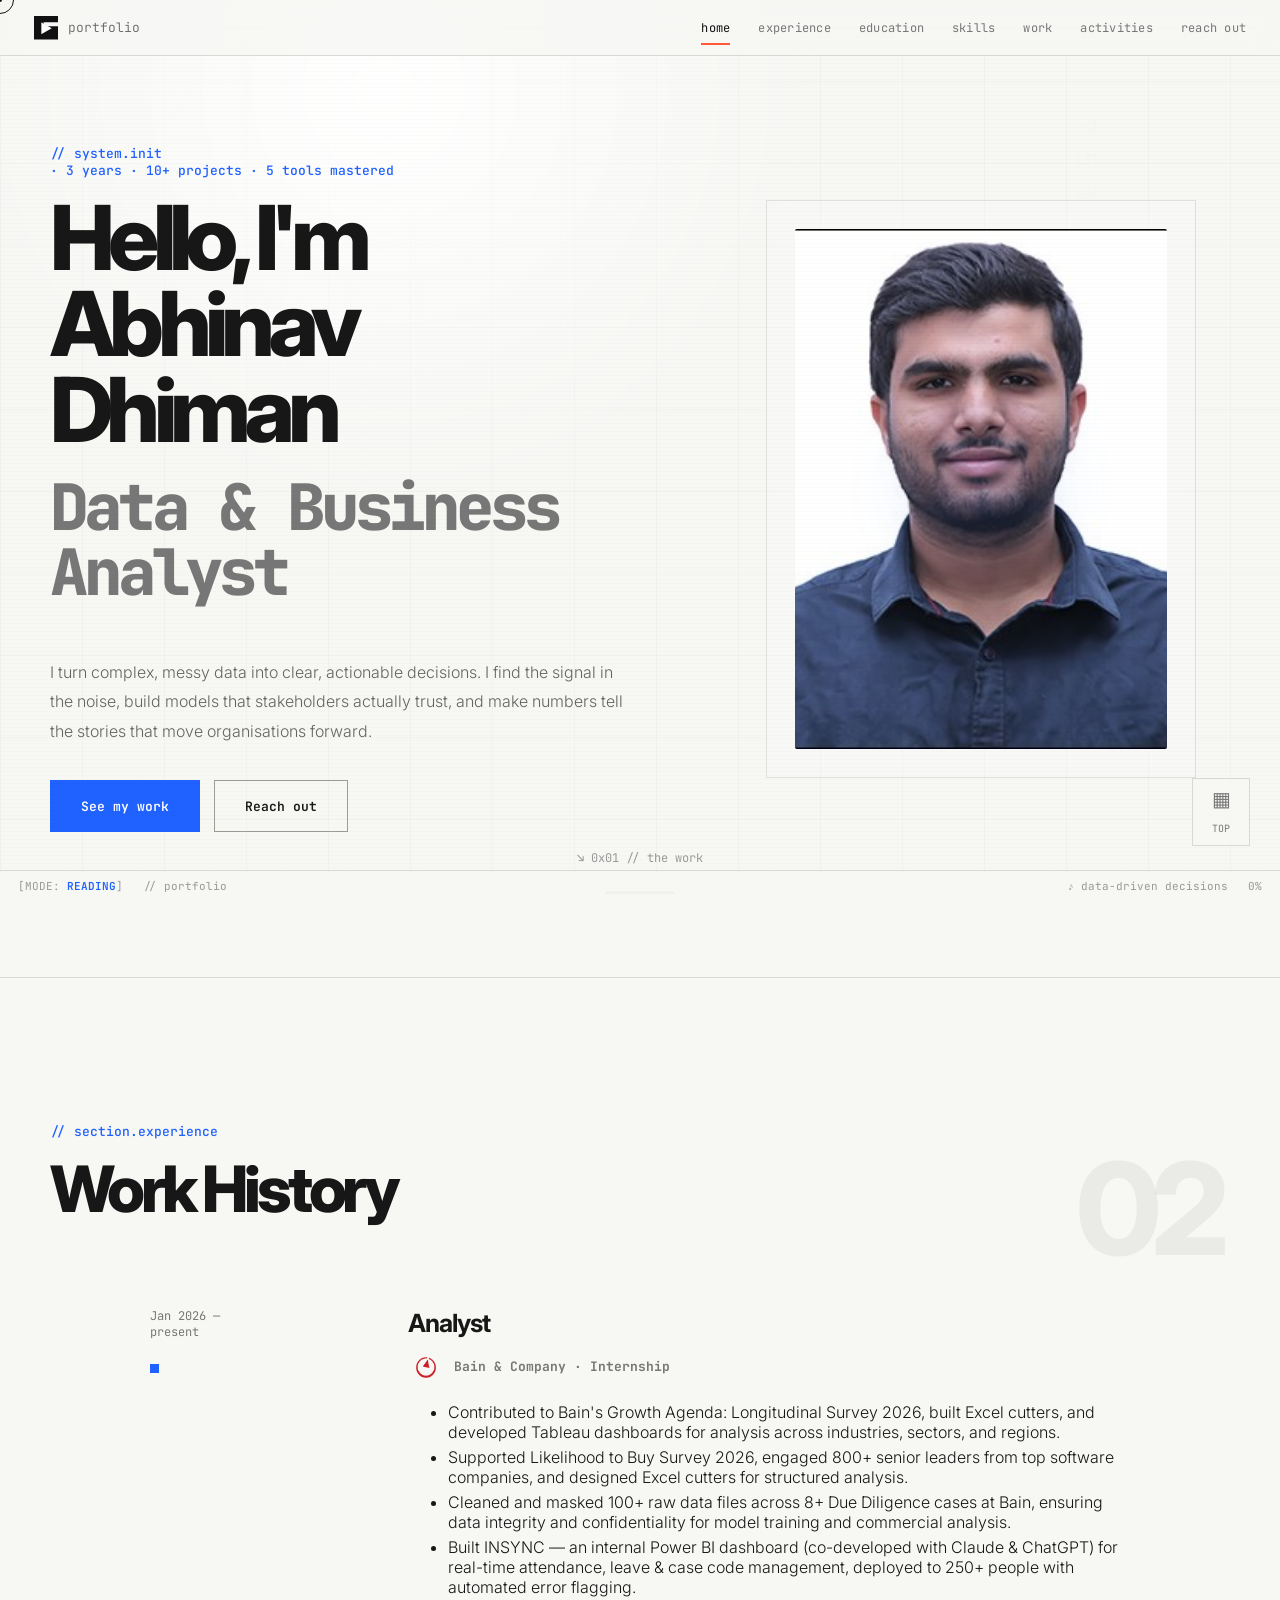
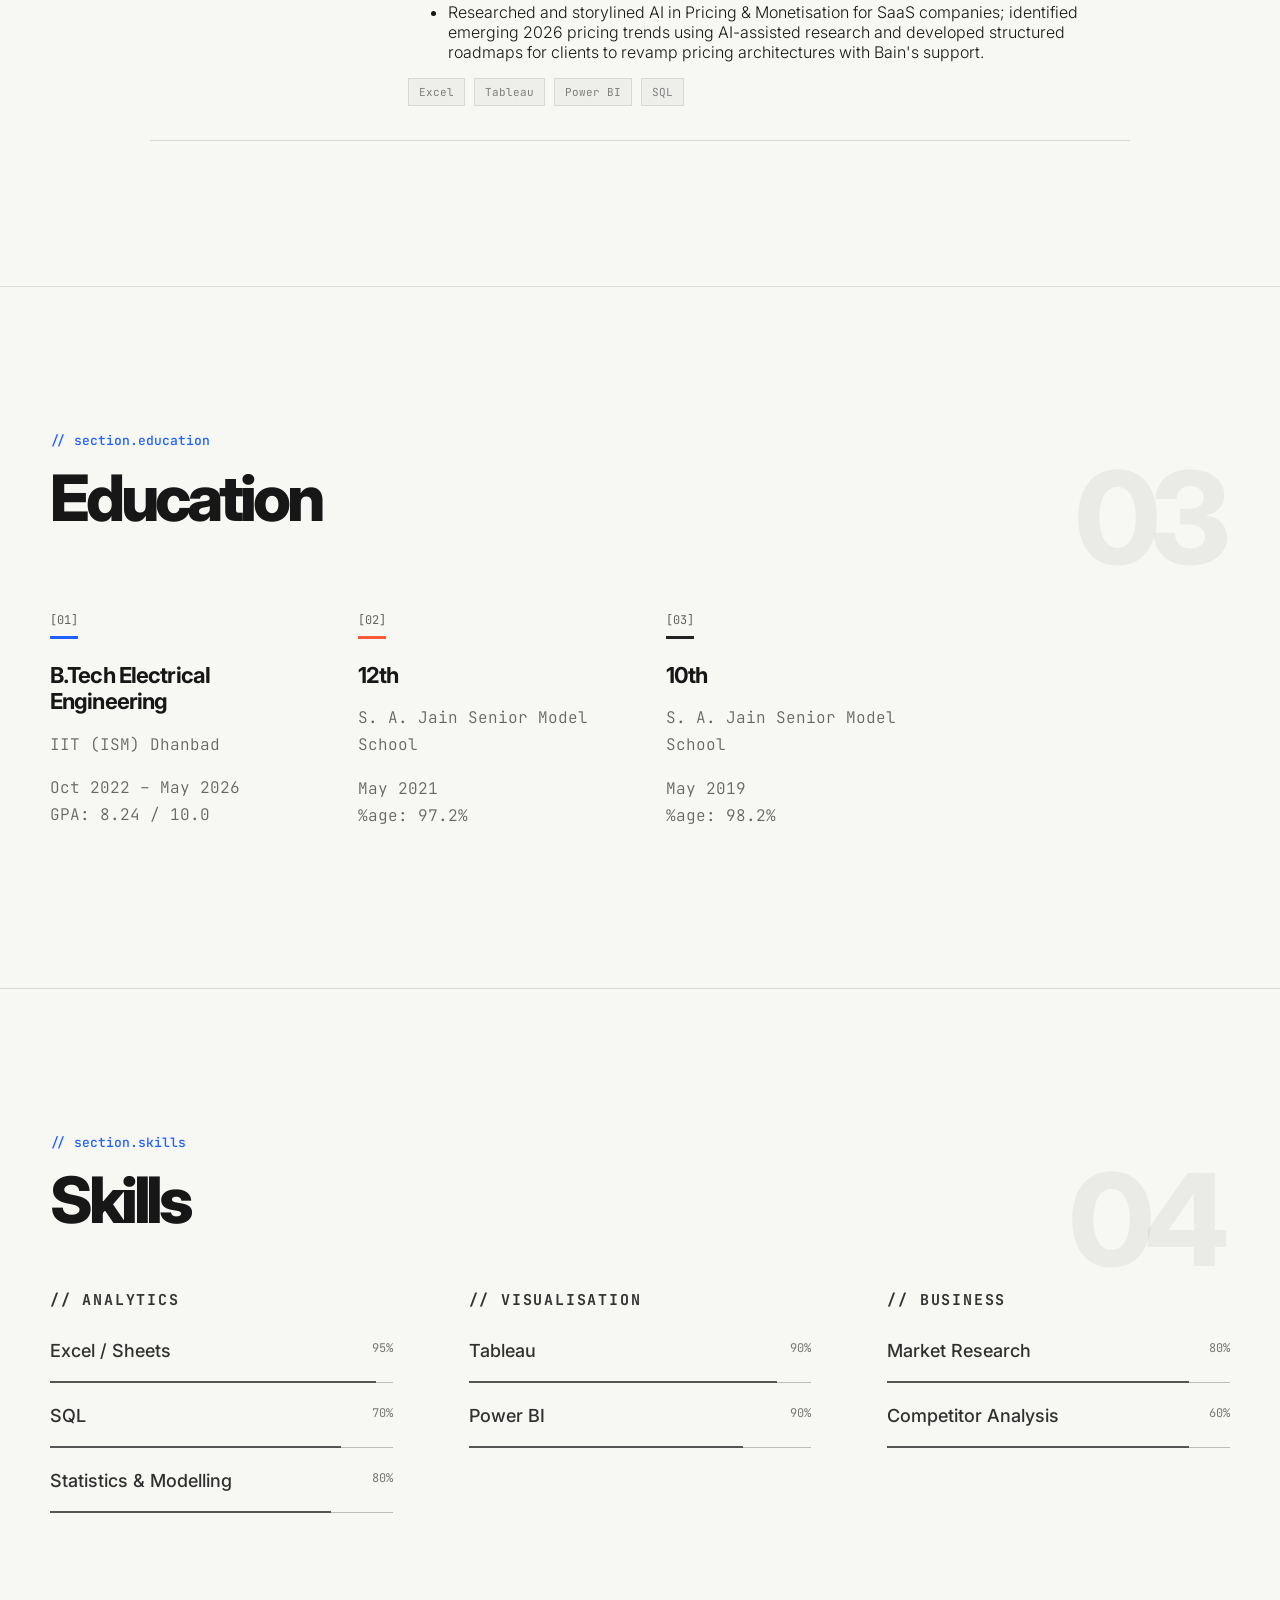
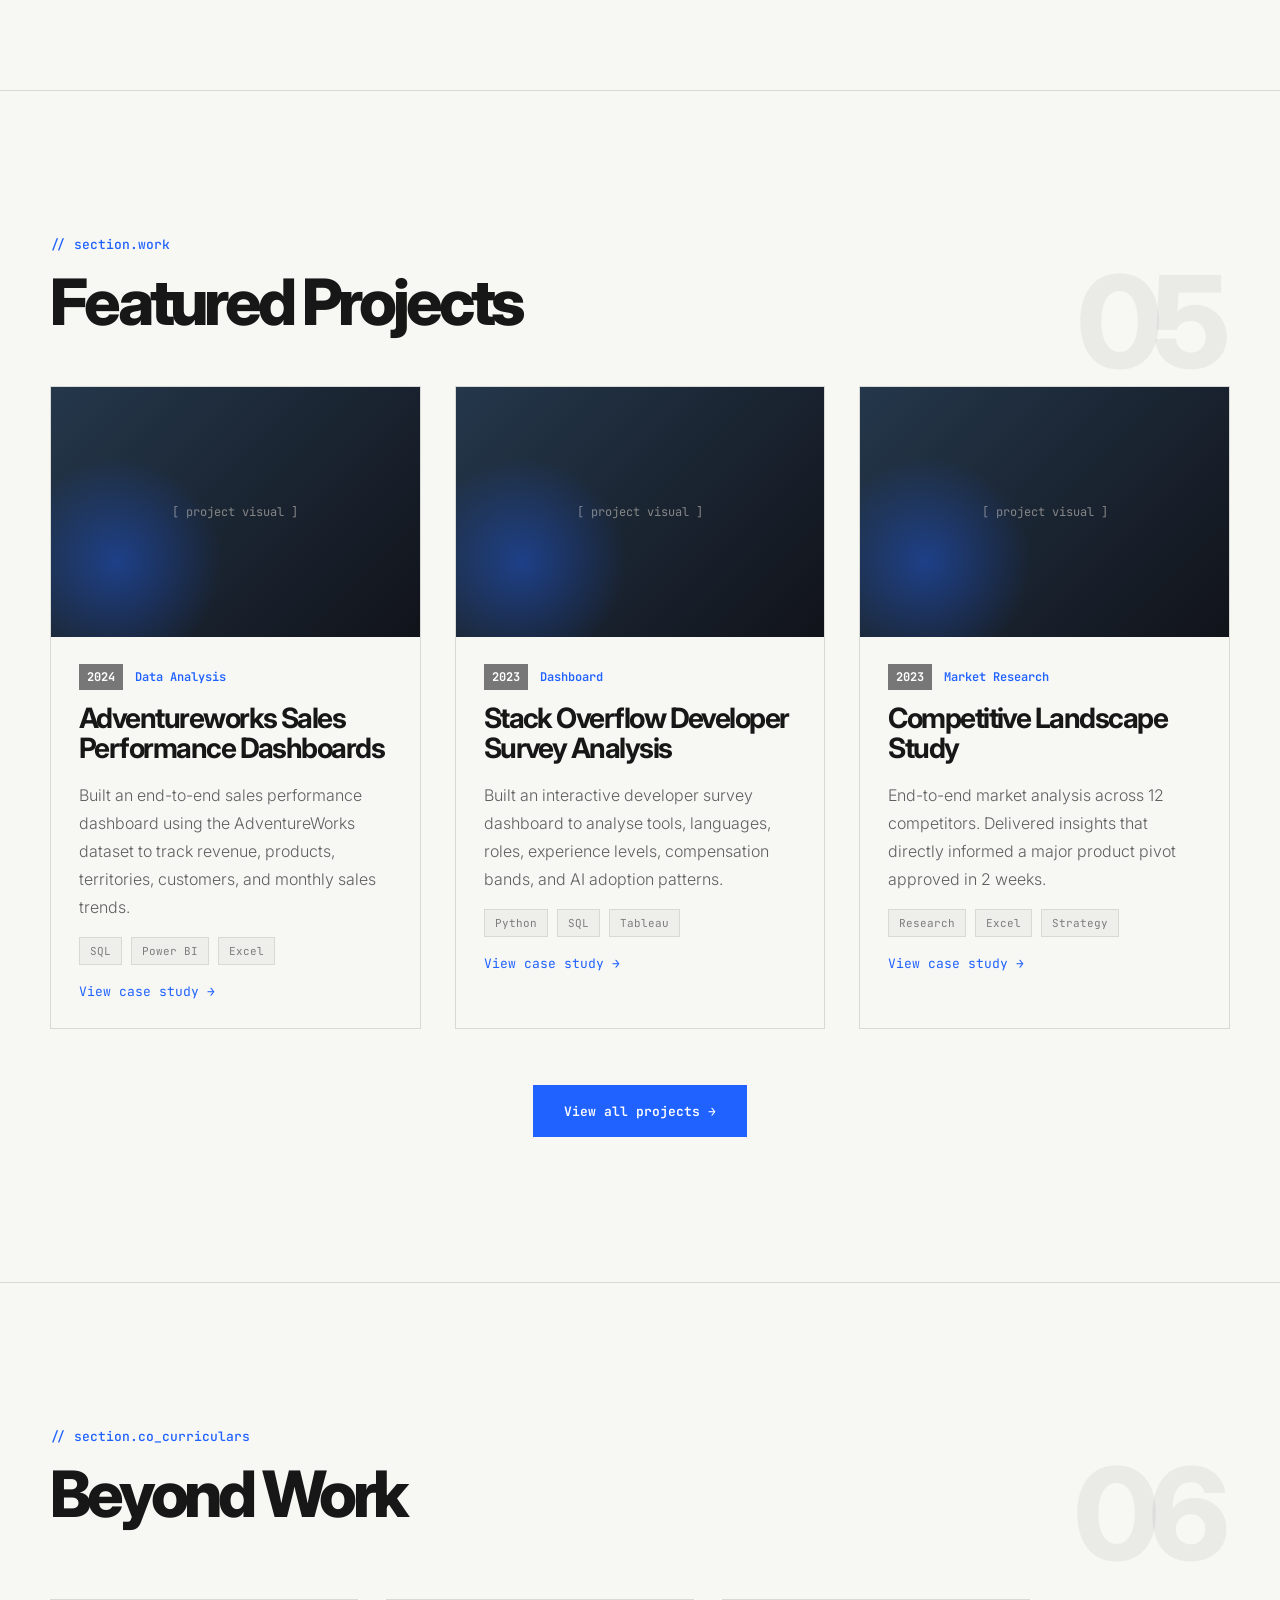
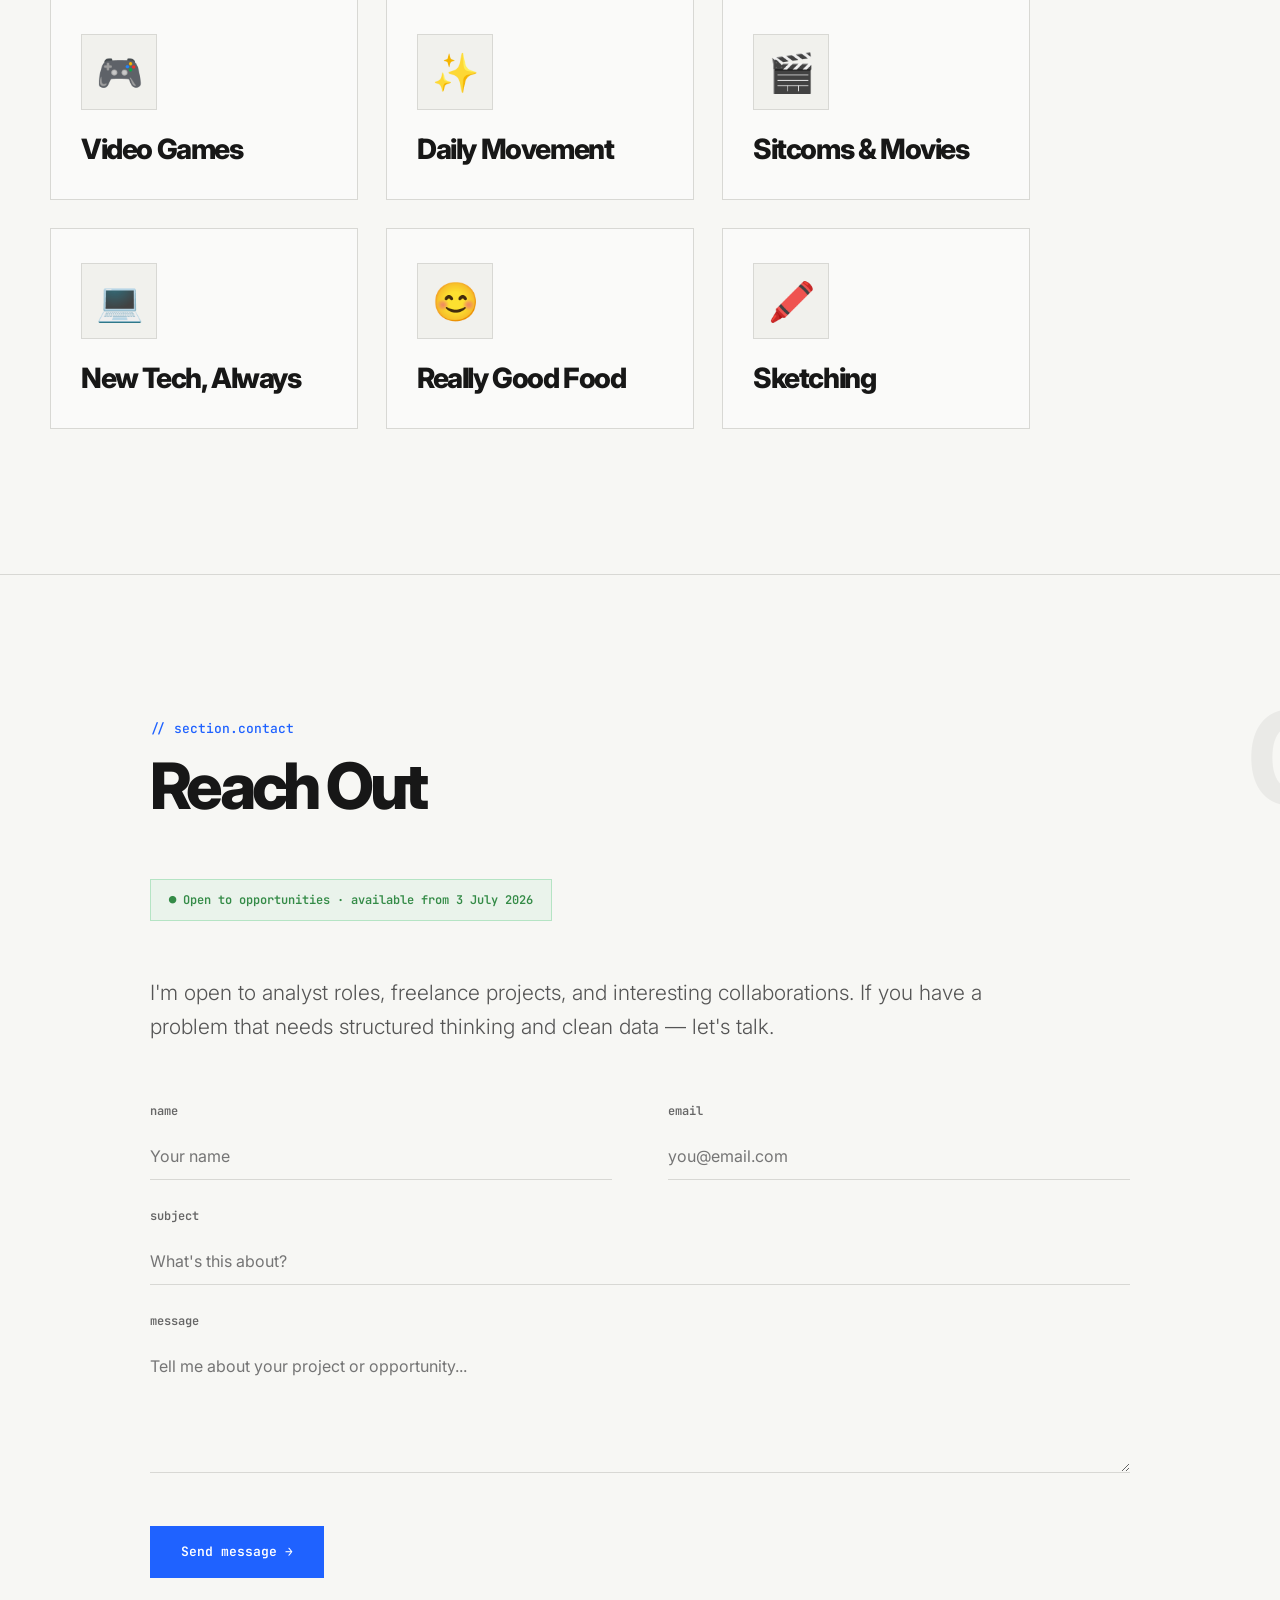
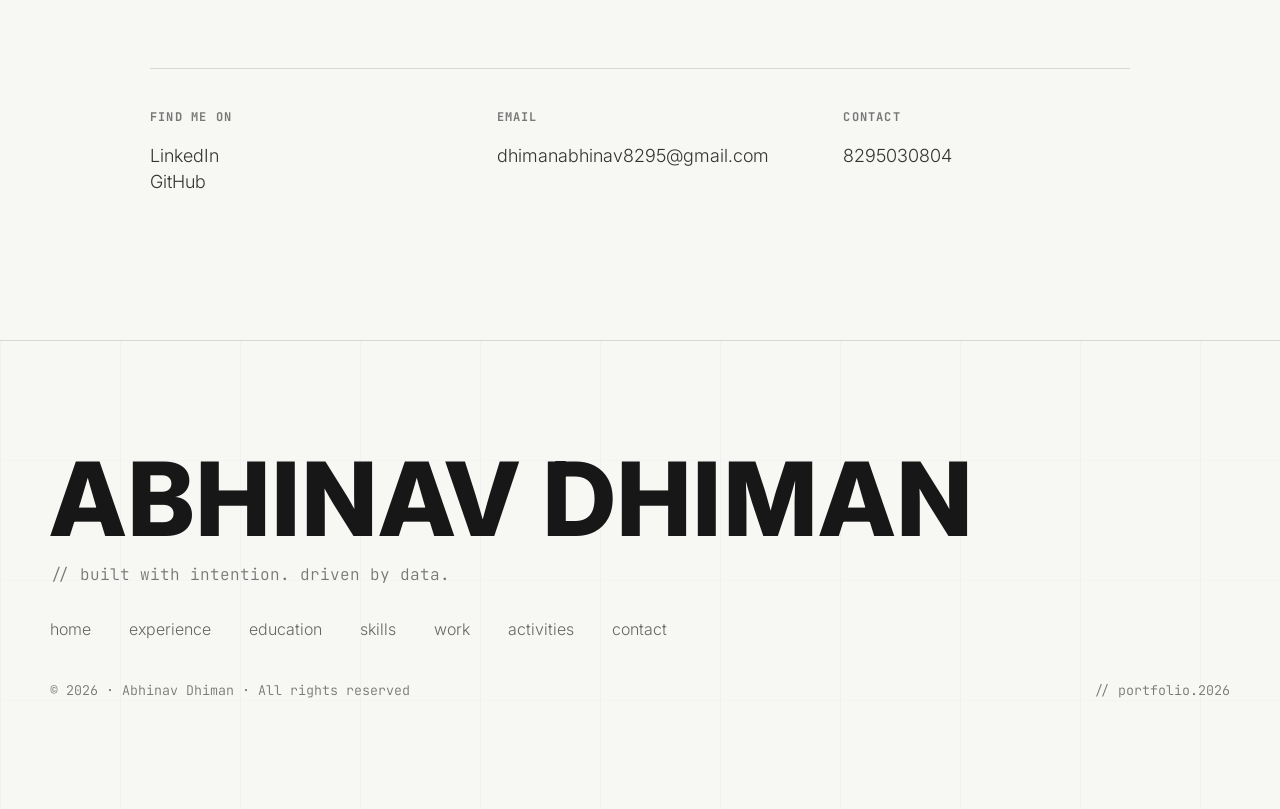
==== index.html @ 936ddfc9 "fix" ====
<!DOCTYPE html>
<html lang="en">
<head>
  <meta charset="UTF-8" />
  <meta name="viewport" content="width=device-width, initial-scale=1.0" />
  <title>Abhinav Dhiman — Analyst Portfolio</title>
  <link rel="preconnect" href="https://fonts.googleapis.com">
  <link rel="preconnect" href="https://fonts.gstatic.com" crossorigin>
  <link href="https://fonts.googleapis.com/css2?family=Inter:wght@300;400;500;600;700&family=JetBrains+Mono:wght@300;400;500;600&display=swap" rel="stylesheet">
  <link rel="stylesheet" href="styles.css" />
</head>
<body>
  <div class="cursor" aria-hidden="true"><span></span></div>
  <div class="scanlines" aria-hidden="true"></div>

  <header class="site-header" id="header">
    <a href="#home" class="brand" aria-label="Abhinav Dhiman home">
      <span class="brand-mark">▶</span>
      <span>portfolio</span>
    </a>
    <nav class="nav" aria-label="Primary navigation">
      <a href="#home" class="active">home</a>
      <a href="#experience">experience</a>
      <a href="#education">education</a>
      <a href="#skills">skills</a>
      <a href="#work">work</a>
      <a href="#activities">activities</a>
      <a href="#contact">reach out</a>
    </nav>
  </header>

  <main>
    <section class="hero section" id="home">
      <div class="matrix-bg" aria-hidden="true"></div>
      <div class="container hero-grid">
        <div class="hero-copy reveal">
          <p class="eyebrow">// system.init <br>· <span>3 years</span> · <span>10+ projects</span> · <span>5 tools mastered</span></p>
          <h1>Hello, I'm<br>Abhinav<br>Dhiman</h1>
          <h2>Data &amp; Business Analyst</h2>
          <p class="lead">I turn complex, messy data into clear, actionable decisions. I find the signal in the noise, build models that stakeholders actually trust, and make numbers tell the stories that move organisations forward.</p>
          <div class="hero-actions">
            <a class="btn primary" href="#work">See my work</a>
            <a class="btn ghost" href="#contact">Reach out</a>
          </div>
        </div>
        <div class="photo-frame reveal" aria-label="Profile photo placeholder">
          <div class="photo-box">
    <img src="images/abhinav.jpg" alt="Abhinav Dhiman" class="profile-photo">
</div>
        </div>
      </div>
      <a class="scroll-cue" href="#experience">↘ 0x01 // the work<span>────</span></a>
    </section>

    <section class="section experience" id="experience">
      <div class="container">
        <div class="section-head reveal">
          <span class="section-number">02</span>
          <p class="eyebrow">// section.experience</p>
          <h2>Work History</h2>
        </div>
        <div class="history-list">
          <article class="history-item reveal">
            <div class="history-date big date">Jan 2026 —<br>present<i></i></div>
            <div class="history-copy">
              <h3>Analyst</h3>
              <p class="meta company-meta"> <img src="images/bain-logo.png" alt="Bain Logo" class="company-logo">Bain & Company · Internship</p>
              <p><uL><li>Contributed to Bain's Growth Agenda: Longitudinal Survey 2026, built Excel cutters, and developed Tableau dashboards for analysis across industries, sectors, and regions.</li>
              <li>Supported Likelihood to Buy Survey 2026, engaged 800+ senior leaders from top software companies, and designed Excel cutters for structured analysis.</li>
            <li>Cleaned and masked 100+ raw data files across 8+ Due Diligence cases at Bain, ensuring data integrity and confidentiality for model training and commercial analysis.</li>
          <li>Built INSYNC — an internal Power BI dashboard (co-developed with Claude & ChatGPT) for real-time attendance, leave & case code management, deployed to 250+ people with automated error flagging.</li>
        <li>Researched and storylined AI in Pricing & Monetisation for SaaS companies; identified emerging 2026 pricing trends using AI-assisted research and developed structured roadmaps for clients to revamp pricing architectures with Bain's support.</li></uL></p>
              <div class="tags"><span>Excel</span><span>Tableau</span><span>Power BI</span><span>SQL</span></div>
            </div>
          </article>
        </div>
      </div>
    </section>

    <section class="section education" id="education">
      <div class="container">
        <div class="section-head reveal">
          <span class="section-number">03</span>
          <p class="eyebrow">// section.education</p>
          <h2>Education</h2>
        </div>
        <div class="education-grid reveal">
          <article><small>[01]</small><h3>B.Tech Electrical Engineering</h3><p>IIT (ISM) Dhanbad</p><span>Oct 2022 – May 2026 <br>GPA: 8.24 / 10.0</span></article>
          <article><small>[02]</small><h3>12th</h3><p>S. A. Jain Senior Model School</p><span>May 2021 <br>%age: 97.2%</span></article>
          <article><small>[03]</small><h3>10th</h3><p>S. A. Jain Senior Model School</p><span>May 2019 <br>%age: 98.2%</span></article>
        </div>
      </div>
    </section>

    <section class="section skills" id="skills">
      <div class="container">
        <div class="section-head reveal">
          <span class="section-number">04</span>
          <p class="eyebrow">// section.skills</p>
          <h2>Skills</h2>
        </div>
        <div class="skills-grid reveal">
          <div class="skill-group">
            <h3>// Analytics</h3>
            <div class="skill-row" style="--w:95%"><span>Excel / Sheets</span><b>95%</b><i></i></div>
            <div class="skill-row" style="--w:85%"><span>SQL</span><b>70%</b><i></i></div>
            <div class="skill-row" style="--w:82%"><span>Statistics &amp; Modelling</span><b>80%</b><i></i></div>
          </div>
          <div class="skill-group">
            <h3>// Visualisation</h3>
            <div class="skill-row" style="--w:90%"><span>Tableau</span><b>90%</b><i></i></div>
            <div class="skill-row" style="--w:80%"><span>Power BI</span><b>90%</b><i></i></div>
          </div>
          <div class="skill-group">
            <h3>// Business</h3>
            <div class="skill-row" style="--w:88%"><span>Market Research</span><b>80%</b><i></i></div>
            <div class="skill-row" style="--w:88%"><span>Competitor Analysis</span><b>60%</b><i></i></div>
          </div>
        </div>
      </div>
    </section>

    <section class="section projects" id="work">
      <div class="container">
        <div class="section-head reveal">
          <span class="section-number">05</span>
          <p class="eyebrow">// section.work</p>
          <h2>Featured Projects</h2>
        </div>
        <div class="project-grid">
          <article class="project-card reveal">
            <div class="visual">[ project visual ]</div>
            <div class="project-info">
              <span class="year">2024</span><span class="role">Data Analysis</span>
              <h3>Adventureworks Sales Performance Dashboards</h3>
              <p>Built an end-to-end sales performance dashboard using the AdventureWorks dataset to track revenue, products, territories, customers, and monthly sales trends.</p>
              <div class="tags"><span>SQL</span><span>Power BI</span><span>Excel</span></div>
              <a href="adventureworks.html">View case study →</a>
            </div>
          </article>
          <article class="project-card reveal">
            <div class="visual">[ project visual ]</div>
            <div class="project-info">
              <span class="year">2023</span><span class="role">Dashboard</span>
              <h3>Stack Overflow Developer Survey Analysis</h3>
              <p>Built an interactive developer survey dashboard to analyse tools, languages, roles, experience levels, compensation bands, and AI adoption patterns.</p>
              <div class="tags"><span>Python</span><span>SQL</span><span>Tableau</span></div>
              <a href="stackoverflow.html">View case study →</a>
            </div>
          </article>
          <article class="project-card reveal">
            <div class="visual">[ project visual ]</div>
            <div class="project-info">
              <span class="year">2023</span><span class="role">Market Research</span>
              <h3>Competitive Landscape Study</h3>
              <p>End-to-end market analysis across 12 competitors. Delivered insights that directly informed a major product pivot approved in 2 weeks.</p>
              <div class="tags"><span>Research</span><span>Excel</span><span>Strategy</span></div>
              <a href="#contact">View case study →</a>
            </div>
          </article>
        </div>
        <div class="center reveal"><a class="btn primary" href="projects.html">View all projects →</a></div>
      </div>
    </section>

<section class="section beyond" id="activities">
  <div class="container">
    <div class="section-head reveal">
      <span class="section-number">06</span>
      <p class="eyebrow">// section.co_curriculars</p>
      <h2>Beyond Work</h2>
    </div>
<div class="activity-grid-v2 reveal">
  <article class="activity-card-v2">
    <span class="activity-icon-v2">🎮</span>
    <h3>Video Games</h3>
  </article>

  <article class="activity-card-v2">
    <span class="activity-icon-v2">✨</span>
    <h3>Daily Movement</h3>
  </article>

  <article class="activity-card-v2">
    <span class="activity-icon-v2">🎬</span>
    <h3>Sitcoms &amp; Movies</h3>
  </article>

  <article class="activity-card-v2">
    <span class="activity-icon-v2">💻</span>
    <h3>New Tech, Always</h3>
  </article>

  <article class="activity-card-v2">
    <span class="activity-icon-v2">😊</span>
    <h3>Really Good Food</h3>
  </article>

  <article class="activity-card-v2">
    <span class="activity-icon-v2">🖍️</span>
    <h3>Sketching</h3>
  </article>
</div>
  </div>
</section>

    <section class="section contact" id="contact">
      <div class="container contact-layout">
        <span class="section-number">07</span>
        <div class="reveal">
          <p class="eyebrow">// section.contact</p>
          <h2>Reach Out</h2>
          <div class="availability">● Open to opportunities · available from 3 July 2026</div>
          <p class="contact-lead">I'm open to analyst roles, freelance projects, and interesting collaborations. If you have a problem that needs structured thinking and clean data — let's talk.</p>
        </div>
        <form class="contact-form reveal" id="contactForm" action="https://formsubmit.co/dhimanabhinav8295@gmail.com" method="POST" autocomplete="on">
          <input type="hidden" name="_subject" value="New portfolio contact request">
          <input type="hidden" name="_captcha" value="false">
          <input type="hidden" name="_template" value="table">
          <label>name<input type="text" name="name" autocomplete="name" placeholder="Your name" required></label>
          <label>email<input type="email" name="email" autocomplete="email" placeholder="you@email.com" required></label>
          <label class="wide">subject<input type="text" name="subject" autocomplete="off" placeholder="What's this about?" required></label>
          <label class="wide">message<textarea name="message" autocomplete="off" placeholder="Tell me about your project or opportunity..." required></textarea></label>
          <button class="btn primary" type="submit">Send message →</button>
        </form>
        <div class="contact-meta reveal">
          <div>
            <strong>FIND ME ON</strong>
            <a class="contact-link" href="https://www.linkedin.com/in/dhiman-abhinav/" target="_blank" rel="noopener noreferrer">LinkedIn</a>
            <a class="contact-link" href="https://github.com/dhimanabhinav69" target="_blank" rel="noopener noreferrer">GitHub</a>
          </div>
          <div>
            <strong>EMAIL</strong>
            <a class="contact-link" href="mailto:dhimanabhinav8295@gmail.com">dhimanabhinav8295@gmail.com</a>
          </div>
          <div>
            <strong>CONTACT</strong>
            <a class="contact-link" href="tel:+918295030804">8295030804</a>
          </div>
        </div>
      </div>
    </section>
  </main>

  <footer class="footer" id="footer">
    <div class="footer-bg" aria-hidden="true"></div>
    <div class="footer-inner">
      <h2>ABHINAV DHIMAN</h2>
      <p>// built with intention. driven by data.</p>
      <nav class="footer-nav" aria-label="Footer navigation">
        <a href="#home">home</a>
        <a href="#experience">experience</a>
        <a href="#education">education</a>
        <a href="#skills">skills</a>
        <a href="#work">work</a>
        <a href="#activities">activities</a>
        <a href="#contact">contact</a>
      </nav>
      <small><span>© 2026 · Abhinav Dhiman · All rights reserved</span><em>// portfolio.2026</em></small>
    </div>
  </footer>

  <button class="top-btn" onclick="window.scrollTo({top:0,behavior:'smooth'})" aria-label="Back to top">▦<br><span>TOP</span></button>
  <div class="statusbar"><span>[MODE: <b>READING</b>]</span><span>// portfolio</span><span>♪ data-driven decisions</span><span id="progress">0%</span></div>
  <script src="script.js"></script>
</body>
</html>
---- styles.css ----
:root{
  --bg:#f7f7f4; --ink:#171717; --muted:#7c7c7c; --faint:#ababab; --line:#d8d8d4;
  --blue:#1f62ff; --orange:#ff5938; --green:#2fbf62; --panel:#efefeb;
  --mono:'JetBrains Mono','Courier New',monospace; --sans:'Inter',Arial,sans-serif;
}
*{box-sizing:border-box} html{scroll-behavior:smooth} body{margin:0;background:var(--bg);color:var(--ink);font-family:var(--sans);font-weight:300;overflow-x:hidden;cursor:none}
a,button{cursor:none} a{color:inherit;text-decoration:none}
body:before{content:"";position:fixed;inset:0;z-index:-4;pointer-events:none;background:radial-gradient(circle at 30% 10%,rgba(255,255,255,.96),transparent 36%),linear-gradient(90deg,rgba(0,0,0,.025) 1px,transparent 1px),linear-gradient(0deg,rgba(0,0,0,.018) 1px,transparent 1px);background-size:auto,82px 82px,82px 82px}.scanlines{position:fixed;inset:0;pointer-events:none;background:repeating-linear-gradient(0deg,rgba(0,0,0,.018),rgba(0,0,0,.018) 1px,transparent 1px,transparent 4px);opacity:.52;z-index:50;mix-blend-mode:multiply}.site-header{height:56px;position:fixed;inset:0 0 auto;z-index:70;display:flex;align-items:center;justify-content:space-between;padding:0 34px;background:rgba(247,247,244,.80);backdrop-filter:blur(12px);border-bottom:1px solid var(--line)}.brand{display:flex;align-items:center;gap:10px;font-family:var(--mono);font-size:13px;color:#666}.brand-mark{width:24px;height:24px;background:#111;color:#fff;display:grid;place-items:center;font:700 13px var(--sans);clip-path:polygon(0 0,100% 0,100% 28%,40% 28%,40% 45%,100% 45%,100% 100%,0 100%)}.nav{display:flex;gap:28px}.nav a{font:400 12px var(--mono);color:#777;letter-spacing:.02em;padding:22px 0;position:relative}.nav a:after{content:"";position:absolute;left:0;bottom:13px;width:0;height:2px;background:var(--orange);transition:.25s}.nav a:hover,.nav a.active{color:#111}.nav a:hover:after,.nav a.active:after{width:100%}.container{width:min(1180px,calc(100% - 56px));margin:0 auto}.section{position:relative;min-height:78vh;padding:145px 0;border-bottom:1px solid var(--line);overflow:hidden}.hero{min-height:100vh;display:flex;align-items:center}.hero-grid{display:grid;grid-template-columns:1fr .85fr;align-items:center;gap:96px}.eyebrow{font:500 13px var(--mono);color:#8d8d8d;margin:0 0 16px}.stats-line{font:500 13px var(--mono);color:#999;margin:0 0 22px}.stats-line span{color:var(--blue);text-decoration:underline;text-underline-offset:3px}.hero h1{font-size:clamp(58px,7vw,104px);line-height:.96;margin:0 0 22px;font-weight:800;letter-spacing:-.075em;text-shadow:0 8px 0 rgba(31,98,255,.13),1px 0 0 rgba(255,89,56,.25)}.hero h2{font:500 18px/1.5 var(--mono);color:#777;margin:0 0 26px}.lead{max-width:610px;color:#646464;line-height:1.85;font-size:16px}.hero-actions{display:flex;gap:14px;flex-wrap:wrap;margin-top:34px}.btn{height:52px;padding:0 30px;display:inline-flex;align-items:center;justify-content:center;border:1px solid #9d9d98;background:transparent;font:600 13px var(--mono);transition:.25s;position:relative;overflow:hidden}.btn:before{content:"";position:absolute;inset:0;background:rgba(31,98,255,.07);transform:translateX(-105%);transition:.25s}.btn:hover:before{transform:translateX(0)}.btn.primary{background:var(--blue);border-color:var(--blue);color:white}.btn.secondary{background:rgba(255,255,255,.35)}.btn.tertiary{border-color:transparent;color:var(--blue);padding-inline:18px}.btn:hover{transform:translateY(-2px);border-color:var(--blue);box-shadow:0 16px 38px rgba(0,0,0,.06)}.photo-frame{justify-self:center;width:min(430px,100%);border:1px solid rgba(0,0,0,.10);padding:28px;background:rgba(255,255,255,.18)}.photo-box{height:520px;background:linear-gradient(135deg,#e7e5df,#f6f5f1);display:grid;place-items:center;position:relative}.photo-box:before{content:"";position:absolute;inset:20%;background:radial-gradient(circle,rgba(31,98,255,.14),transparent 56%);filter:blur(24px)}.photo-box small,.photo-icon{position:relative;color:#8e8e8e;font-family:var(--mono)}.photo-icon{font-size:40px;opacity:.35}.photo-box small{position:absolute;top:50%;transform:translateY(32px)}.matrix-bg{position:absolute;inset:0;pointer-events:none;opacity:.26;background:linear-gradient(90deg,rgba(0,0,0,.02) 1px,transparent 1px),linear-gradient(0deg,rgba(0,0,0,.02) 1px,transparent 1px);background-size:70px 70px}.matrix-bg:after{content:"7 5 3 2 1 0 9 4";position:absolute;right:13%;top:12%;font:300 28px/2 var(--mono);white-space:pre;color:rgba(0,0,0,.04);writing-mode:vertical-rl}.scroll-cue{position:absolute;bottom:66px;left:50%;transform:translateX(-50%);font:12px var(--mono);color:#999;text-align:center}.scroll-cue span{display:block;font-size:28px;margin-top:8px;color:#aaa}.section-number{position:absolute;right:9%;top:105px;font-size:128px;font-weight:800;color:rgba(0,0,0,.052);letter-spacing:-.08em}.section h2{font-size:clamp(48px,5vw,72px);line-height:1.02;margin:0 0 52px;font-weight:800;letter-spacing:-.065em;text-shadow:0 7px 0 rgba(31,98,255,.09),1px 0 0 rgba(255,89,56,.18)}.section-head{position:relative;max-width:720px}.history-list{max-width:980px;margin:45px auto 0}.history-item{display:grid;grid-template-columns:210px 1fr;gap:48px;padding:34px 0;border-bottom:1px solid var(--line)}.history-date{font:12px var(--mono);color:#777}.history-date i{display:block;width:9px;height:9px;background:var(--blue);margin-top:24px}.history-copy h3{font-size:25px;margin:0 0 6px;font-weight:700;letter-spacing:-.04em}.meta{font-family:var(--mono)!important;color:#777!important;font-size:13px!important}.history-copy p{line-height:1.75;color:#555;margin:12px 0}.tags{display:flex;gap:9px;flex-wrap:wrap;margin-top:16px}.tags span{font:11px var(--mono);padding:6px 10px;border:1px solid var(--line);background:#eeeeeb;color:#7d7d7d}.education-grid{display:grid;grid-template-columns:repeat(4,1fr);gap:52px;margin-top:78px}.education-grid article small{font:12px var(--mono);color:#626262;border-bottom:3px solid var(--blue);padding-bottom:8px}.education-grid article:nth-child(2) small{border-color:var(--orange)}.education-grid article:nth-child(3) small{border-color:#222}.education-grid article:nth-child(4) small{border-color:#8b6dcb}.education-grid h3{font-size:22px;line-height:1.2;letter-spacing:-.04em;margin:34px 0 12px}.education-grid p,.education-grid span{display:block;color:#666;font-family:var(--mono);line-height:1.7}.skills-grid{display:grid;grid-template-columns:repeat(3,1fr);gap:76px;margin-top:58px}.skill-group h3{font:700 15px var(--mono);letter-spacing:.12em;text-transform:uppercase;color:#333;margin:0 0 30px}.skill-row{position:relative;padding:0 0 21px;margin:0 0 22px;border-bottom:1px solid #bdbdb8}.skill-row span{font-size:18px;font-weight:500;color:#303030}.skill-row b{float:right;color:#777;font:12px var(--mono)}.skill-row i{position:absolute;left:0;bottom:-1px;height:2px;width:var(--w);background:#555}.projects .project-grid{display:grid;grid-template-columns:repeat(3,1fr);gap:34px}.project-card{border:1px solid var(--line);background:rgba(247,247,244,.64);transition:.25s}.project-card:hover{border-color:var(--blue);transform:translateY(-6px);box-shadow:0 22px 60px rgba(0,0,0,.06)}.visual{height:250px;background:linear-gradient(135deg,#24374b,#11131a);display:grid;place-items:center;color:#878787;font:12px var(--mono);position:relative;overflow:hidden}.visual:after{content:"";position:absolute;inset:0;background:radial-gradient(circle at 18% 70%,rgba(31,98,255,.4),transparent 30%)}.project-info{padding:28px}.year{font:700 12px var(--mono);color:white;background:#777;padding:5px 8px;margin-right:12px}.role{font:600 12px var(--mono);color:var(--blue)}.project-info h3{font-size:28px;line-height:1.08;margin:18px 0 18px;letter-spacing:-.055em}.project-info p{color:#5f5f5f;line-height:1.75}.project-info a{display:inline-block;margin-top:18px;color:var(--blue);font:13px var(--mono)}.center{text-align:center;margin-top:56px}.beyond-grid{display:grid;grid-template-columns:repeat(4,1fr);gap:0;margin-top:74px}.beyond-grid article{padding:0 34px;border-left:1px solid var(--line);min-height:260px}.beyond-grid article:first-child{border-left:none}.beyond-grid i{display:block;width:14px;height:14px;margin-bottom:30px}.beyond-grid .blue{background:var(--blue);box-shadow:13px 0 0 var(--blue),0 13px 0 var(--blue),13px 13px 0 var(--blue)}.beyond-grid .orange{background:var(--orange)}.beyond-grid .black{background:#111}.beyond-grid h3{font-size:22px;line-height:1.2;letter-spacing:-.04em;margin:0 0 10px}.beyond-grid p{line-height:1.75;color:#555}.contact-layout{max-width:980px}.contact .section-number{top:105px}.availability{display:inline-block;margin:8px 0 34px;padding:12px 18px;border:1px solid rgba(47,191,98,.28);background:rgba(47,191,98,.06);color:#348b47;font:600 12px var(--mono)}.contact-lead{font-size:21px;line-height:1.65;color:#555;max-width:900px}.contact-form{display:grid;grid-template-columns:1fr 1fr;gap:28px 56px;margin-top:58px}.contact-form label{font:600 12px var(--mono);color:#666;text-transform:lowercase}.contact-form input,.contact-form textarea{display:block;width:100%;margin-top:14px;background:transparent;border:0;border-bottom:1px solid var(--line);padding:13px 0;font:400 16px var(--sans);outline:none;color:#111}.contact-form textarea{height:130px;resize:vertical}.contact-form .wide{grid-column:1/-1}.contact-form button{width:max-content;margin-top:25px}.contact-meta{display:grid;grid-template-columns:1fr 1fr 1fr;gap:60px;margin-top:90px;padding-top:40px;border-top:1px solid var(--line)}.contact-meta strong{display:block;font:700 12px var(--mono);letter-spacing:.1em;color:#777;margin-bottom:18px}.contact-meta a,.contact-meta span{display:block;line-height:1.45;color:#333;font-size:18px}.footer{position:relative;min-height:52vh;display:grid;place-items:center;overflow:hidden}.footer-bg{position:absolute;inset:0;background:linear-gradient(90deg,rgba(31,98,255,.14) 1px,transparent 1px),linear-gradient(0deg,rgba(31,98,255,.10) 1px,transparent 1px);background-size:120px 120px;opacity:.22}.footer-inner{position:relative;width:min(1180px,calc(100% - 56px));margin:0 auto}.footer h2{font-size:clamp(52px,8vw,118px);line-height:.95;margin:0;font-weight:800;letter-spacing:.02em;text-shadow:0 8px 0 rgba(31,98,255,.14),1px 0 0 rgba(255,89,56,.25)}.footer p,.footer small{font-family:var(--mono);color:#777}.footer-nav{display:flex;gap:38px;margin:34px 0 42px;flex-wrap:wrap}.footer-nav a{color:#666}.footer-nav a:hover{color:var(--blue)}.footer small{display:flex;justify-content:space-between}.footer small em{font-style:normal}.top-btn{position:fixed;right:30px;bottom:54px;width:58px;height:68px;border:1px solid var(--line);background:rgba(247,247,244,.82);font:20px var(--mono);color:#777;z-index:75}.top-btn span{font-size:10px}.top-btn:hover{border-color:var(--blue);color:var(--blue)}.statusbar{position:fixed;left:0;right:0;bottom:0;height:30px;background:rgba(247,247,244,.92);border-top:1px solid var(--line);z-index:80;display:flex;align-items:center;gap:20px;padding:0 18px;font:11px var(--mono);color:#999}.statusbar span:nth-child(3){margin-left:auto}.statusbar b{color:var(--blue);font-weight:600}.cursor{position:fixed;left:0;top:0;width:28px;height:28px;border:1px solid #111;border-radius:50%;z-index:100;pointer-events:none;transform:translate(-50%,-50%);transition:width .18s,height .18s,border-color .18s;background:rgba(247,247,244,.25);mix-blend-mode:multiply}.cursor span{position:absolute;left:50%;top:50%;width:4px;height:4px;background:#111;border-radius:50%;transform:translate(-50%,-50%)}.cursor.hover{width:58px;height:58px;border-color:var(--blue)}.cursor.hover span{background:var(--blue)}.reveal{opacity:0;transform:translateY(26px);transition:opacity .7s ease,transform .7s ease}.reveal.visible{opacity:1;transform:translateY(0)}
@media(max-width:980px){body{cursor:auto}a,button{cursor:pointer}.cursor,.statusbar{display:none}.site-header{padding:0 18px}.nav{gap:14px;overflow:auto}.nav a{font-size:10px;white-space:nowrap}.section{padding:110px 0}.hero-grid,.history-item,.skills-grid,.contact-form{grid-template-columns:1fr;gap:36px}.hero h1{font-size:58px}.photo-box{height:360px}.education-grid,.projects .project-grid,.beyond-grid{grid-template-columns:1fr}.beyond-grid article{border-left:none;border-top:1px solid var(--line);padding:28px 0}.section-number{font-size:82px;right:6%;top:82px}.contact-meta{grid-template-columns:1fr;gap:28px}.footer small{display:block}.footer h2{font-size:54px}.top-btn{display:none}}

/* User requested updates */
.nav-center{position:absolute;left:50%;top:50%;transform:translate(-50%,-50%);font:700 12px var(--mono);letter-spacing:.18em;color:#444;white-space:nowrap;text-transform:uppercase;pointer-events:none}.hero h1,.section h2,.footer h2{text-shadow:none!important}.three-actions{align-items:flex-start}.action-stack{display:flex;flex-direction:column;align-items:flex-start;gap:12px}.btn.tertiary.underlined{height:auto;padding:0 0 4px;border:0;border-bottom:2px solid var(--blue);color:var(--blue);background:transparent}.btn.tertiary.underlined:before{display:none}.btn.tertiary.underlined:hover{box-shadow:none;transform:translateY(-1px);border-color:var(--blue)}.contact>.section-number{right:9%;top:105px}.contact-layout .section-number{display:none}
@media(max-width:980px){.nav-center{display:none}.action-stack{width:100%}.action-stack .btn.primary{width:max-content}}

/* Contact link updates only */
.contact-meta .contact-link{
  color:#333;
  text-decoration:none;
  text-underline-offset:4px;
  transition:color .2s ease;
  overflow-wrap:anywhere;
}
.contact-meta .contact-link:hover,
.contact-meta .contact-link:focus-visible{
  color:var(--blue);
  text-decoration:underline;
}


/* Fix oversized section numbers so they sit to the right, not over content */
.section-head{position:relative;overflow:visible;}
.section-head .section-number{
  right:-450px;
  top:8px;
  z-index:0;
  pointer-events:none;
}
.section-head > *:not(.section-number){
  position:relative;
  z-index:1;
}
.section.contact{position:relative;}
.contact-layout .section-number{display:block;}
.section.contact .section-number{
  right:-8%;
  top:105px;
  z-index:0;
  pointer-events:none;
}
.contact-layout > *:not(.section-number){
  position:relative;
  z-index:1;
}
@media(max-width:980px){
  .section-head .section-number,
  .section.contact .section-number{
    right:6%;
    top:82px;
  }
}
 .eyebrow{
  color: var(--blue) !important;
 }

 li{
  margin-bottom: 5px;
 }

 .all-projects-page{
  padding-top:120px;
}
.all-projects-page .section-head{
  margin-bottom:60px;
}
.all-projects-page .project-grid{
  margin-top:20px;
}

.big-date{
    font-size:20px;
    font-weight:700;
}

.company-meta{
    display:flex;
    align-items:center;
    gap:10px;
    font-size:20px;
    font-weight:700;
}

.company-logo{
    width:36px;
    height:36px;
    object-fit:contain;
}

.profile-photo{
    width:100%;
    height:100%;
    object-fit:cover;
    border-radius:2px;
}
/* Case study deck pages */
.case-study-page .site-header .nav a[href="index.html#work"]{color:#111}
.case-hero{min-height:100vh;display:flex;align-items:center;padding-top:132px;overflow:hidden}
.case-hero:before{content:"";position:absolute;inset:0;z-index:-1;background:linear-gradient(90deg,rgba(31,98,255,.045) 1px,transparent 1px),linear-gradient(0deg,rgba(0,0,0,.018) 1px,transparent 1px);background-size:68px 68px}.case-hero-grid{display:grid;grid-template-columns:1.05fr .95fr;gap:72px;align-items:center}.crumb{font:600 12px var(--mono);letter-spacing:.08em;color:#777;text-transform:uppercase;margin-bottom:30px}.crumb a{color:var(--blue)}.case-kicker{display:flex;gap:10px;flex-wrap:wrap;margin-bottom:22px}.case-kicker span{font:700 11px var(--mono);letter-spacing:.08em;text-transform:uppercase;padding:8px 10px;border:1px solid var(--line);background:rgba(255,255,255,.36);color:#666}.case-kicker span:first-child{background:#111;color:#fff;border-color:#111}.case-hero h1{font-size:clamp(54px,6.6vw,96px);line-height:.95;margin:0 0 26px;font-weight:800;letter-spacing:-.075em}.case-subtitle{max-width:760px;color:#565656;line-height:1.82;font-size:18px;margin:0}.case-actions{display:flex;gap:14px;flex-wrap:wrap;margin-top:34px}.case-side-panel{border:1px solid var(--line);background:rgba(255,255,255,.28);padding:26px;position:relative}.case-side-panel:before{content:"// project.snapshot";position:absolute;top:-13px;left:20px;background:var(--bg);padding:0 8px;font:700 11px var(--mono);color:#8a8a8a}.case-metric-hero{padding:26px 0;border-bottom:1px solid var(--line)}.case-metric-hero:first-child{padding-top:8px}.case-metric-hero:last-child{border-bottom:0;padding-bottom:8px}.case-metric-hero b{display:block;font-size:clamp(38px,5vw,70px);line-height:.9;font-weight:800;letter-spacing:-.08em;color:#111}.case-metric-hero span{display:block;margin-top:12px;font:600 12px var(--mono);color:#777;line-height:1.6}.case-section{padding:124px 0;border-bottom:1px solid var(--line);position:relative;overflow:hidden}.case-section.compact{padding:90px 0}.slide-label{font:700 12px var(--mono);letter-spacing:.14em;text-transform:uppercase;color:#999;margin:0 0 18px}.case-section h2{font-size:clamp(42px,5vw,70px);line-height:1;margin:0 0 34px;font-weight:800;letter-spacing:-.065em}.case-section h3{font-size:28px;line-height:1.1;letter-spacing:-.05em;margin:0 0 16px}.case-section p{color:#5d5d5d;line-height:1.78}.deck-grid{display:grid;grid-template-columns:1fr 1fr;gap:34px;align-items:stretch}.deck-card{border:1px solid var(--line);background:rgba(247,247,244,.64);padding:32px;min-height:260px;position:relative}.deck-card.featured{background:#111;color:#fff;border-color:#111}.deck-card.featured p,.deck-card.featured .mini-label{color:#cfcfcf}.mini-label{display:block;font:700 11px var(--mono);letter-spacing:.12em;text-transform:uppercase;color:#858585;margin-bottom:22px}.deck-card ul{padding-left:18px;margin:16px 0 0;color:#5d5d5d;line-height:1.82}.deck-card.featured ul{color:#e6e6e6}.stat-grid{display:grid;grid-template-columns:repeat(4,1fr);gap:1px;border:1px solid var(--line);background:var(--line);margin-top:36px}.stat-card{background:var(--bg);padding:26px}.stat-card b{display:block;font-size:34px;letter-spacing:-.06em}.stat-card span{display:block;margin-top:10px;font:600 11px var(--mono);line-height:1.6;color:#777;text-transform:uppercase}.dashboard-frame{border:1px solid #222;background:#111;color:white;min-height:540px;padding:24px;position:relative;overflow:hidden}.dashboard-frame:before{content:"";position:absolute;inset:0;background:radial-gradient(circle at 20% 20%,rgba(31,98,255,.32),transparent 24%),radial-gradient(circle at 82% 70%,rgba(255,89,56,.22),transparent 28%);pointer-events:none}.dash-top{position:relative;display:flex;justify-content:space-between;align-items:flex-start;border-bottom:1px solid rgba(255,255,255,.16);padding-bottom:22px}.dash-top h3{margin:0;color:#fff}.dash-top span{font:600 11px var(--mono);color:#9c9c9c}.dash-kpis{position:relative;display:grid;grid-template-columns:repeat(3,1fr);gap:14px;margin:22px 0}.dash-kpis div{border:1px solid rgba(255,255,255,.14);background:rgba(255,255,255,.055);padding:18px}.dash-kpis b{display:block;font-size:32px;letter-spacing:-.06em}.dash-kpis small{display:block;font:600 10px var(--mono);letter-spacing:.08em;color:#9f9f9f;text-transform:uppercase;margin-top:8px}.dash-body{position:relative;display:grid;grid-template-columns:1.1fr .9fr;gap:18px}.chart-panel{border:1px solid rgba(255,255,255,.14);background:rgba(255,255,255,.055);padding:20px;min-height:260px}.bars{height:190px;display:flex;align-items:end;gap:12px;margin-top:22px}.bars i{display:block;flex:1;background:linear-gradient(180deg,rgba(31,98,255,.95),rgba(31,98,255,.28));min-height:28px}.bars i:nth-child(2n){background:linear-gradient(180deg,rgba(255,89,56,.9),rgba(255,89,56,.2))}.chart-title{font:700 11px var(--mono);color:#aaa;letter-spacing:.1em;text-transform:uppercase}.donut{width:178px;height:178px;border-radius:50%;margin:26px auto 18px;background:conic-gradient(var(--blue) 0 44%,var(--orange) 44% 67%,#777 67% 84%,#333 84% 100%);position:relative}.donut:after{content:"";position:absolute;inset:36px;border-radius:50%;background:#111;border:1px solid rgba(255,255,255,.12)}.legend{display:grid;gap:10px}.legend span{font:500 11px var(--mono);color:#bcbcbc}.legend i{display:inline-block;width:9px;height:9px;background:var(--blue);margin-right:8px}.legend span:nth-child(2) i{background:var(--orange)}.legend span:nth-child(3) i{background:#777}.process-grid{display:grid;grid-template-columns:repeat(5,1fr);gap:0;margin-top:50px;border:1px solid var(--line)}.process-step{padding:28px;border-right:1px solid var(--line);background:rgba(255,255,255,.20);min-height:250px}.process-step:last-child{border-right:0}.process-step small{font:700 12px var(--mono);color:var(--blue)}.process-step h3{font-size:22px;margin-top:34px}.insight-grid{display:grid;grid-template-columns:repeat(3,1fr);gap:26px;margin-top:42px}.insight-card{border:1px solid var(--line);padding:28px;background:rgba(255,255,255,.18);min-height:280px}.insight-card .num{display:inline-grid;place-items:center;width:40px;height:40px;background:#111;color:#fff;font:700 12px var(--mono);margin-bottom:26px}.insight-card p{margin-bottom:0}.recommendation-list{display:grid;gap:18px;margin-top:36px}.recommendation-item{display:grid;grid-template-columns:190px 1fr;gap:24px;border-top:1px solid var(--line);padding-top:24px}.recommendation-item strong{font:700 12px var(--mono);letter-spacing:.08em;text-transform:uppercase;color:var(--blue)}.next-project{display:flex;justify-content:space-between;gap:20px;align-items:center;border:1px solid var(--line);padding:34px;background:rgba(255,255,255,.2)}.next-project h2{font-size:clamp(34px,4vw,58px);margin:0 0 10px}.code-strip{font:600 12px var(--mono);color:#888;display:flex;gap:18px;flex-wrap:wrap;margin-top:22px}.code-strip span{border-bottom:1px solid var(--blue);padding-bottom:4px}.case-note{font:600 12px var(--mono);color:#888;margin-top:22px;line-height:1.7}.two-col-copy{display:grid;grid-template-columns:.75fr 1.25fr;gap:54px}.question-list{display:grid;gap:12px;margin-top:22px}.question-list li{list-style:none;border-left:3px solid var(--blue);padding:10px 0 10px 18px;color:#555;line-height:1.7}.case-footer{position:relative;min-height:42vh;display:grid;place-items:center;text-align:center}.case-footer h2{font-size:clamp(44px,7vw,92px);letter-spacing:-.07em;line-height:.95;margin:0 0 20px}.case-footer p{font-family:var(--mono);color:#777}.survey-grid{display:grid;grid-template-columns:1.1fr .9fr;gap:18px;position:relative}.survey-grid .chart-panel{min-height:220px}.language-cloud{display:flex;gap:10px;flex-wrap:wrap;margin-top:28px}.language-cloud span{font:700 12px var(--mono);border:1px solid rgba(255,255,255,.16);padding:10px 12px;color:#dfdfdf;background:rgba(255,255,255,.05)}.rank-list{display:grid;gap:12px;margin-top:24px}.rank-list div{display:grid;grid-template-columns:28px 1fr auto;gap:10px;align-items:center;font:600 12px var(--mono);color:#ddd}.rank-list i{height:6px;background:var(--blue);display:block}.rank-list div:nth-child(2) i{background:var(--orange)}.rank-list div:nth-child(3) i{background:#777}.rank-list div:nth-child(4) i{background:#555}@media(max-width:980px){.case-hero-grid,.deck-grid,.dash-body,.process-grid,.insight-grid,.stat-grid,.two-col-copy,.survey-grid{grid-template-columns:1fr}.case-hero{padding-top:110px}.case-hero h1{font-size:52px}.case-side-panel{margin-top:20px}.process-step{border-right:0;border-bottom:1px solid var(--line)}.process-step:last-child{border-bottom:0}.recommendation-item{grid-template-columns:1fr}.next-project{display:block}.dashboard-frame{min-height:auto}.dash-kpis{grid-template-columns:1fr}.case-actions .btn{width:100%}.case-section{padding:92px 0}.stat-card b{font-size:28px}}

/* Main page only: Beyond Work section refresh */
#activities.beyond .beyond-grid {
  display: grid;
  grid-template-columns: repeat(3, minmax(0, 1fr));
  gap: 26px;
  margin-top: 74px;
}

#activities.beyond .beyond-grid .activity-card {
  min-height: 170px;
  padding: 30px 26px;
  border: 1px solid var(--line);
  background: rgba(255, 255, 255, 0.30);
  display: flex;
  flex-direction: column;
  justify-content: flex-start;
  align-items: flex-start;
  transition: 0.25s;
}

#activities.beyond .beyond-grid .activity-card:hover {
  transform: translateY(-4px);
  border-color: var(--blue);
  box-shadow: 0 18px 40px rgba(0, 0, 0, 0.05);
}

#activities.beyond .beyond-grid .activity-icon {
  display: grid;
  place-items: center;
  width: 52px;
  height: 52px;
  margin-bottom: 22px;
  border: 1px solid var(--line);
  background: #f1f1ed;
  font-size: 24px;
  line-height: 1;
}

#activities.beyond .beyond-grid h3 {
  margin: 0;
  font-size: 28px;
  line-height: 1.15;
  letter-spacing: -0.04em;
}

@media (max-width: 980px) {
  #activities.beyond .beyond-grid {
    grid-template-columns: repeat(2, minmax(0, 1fr));
    gap: 18px;
  }

  #activities.beyond .beyond-grid .activity-card {
    min-height: 150px;
    padding: 24px 20px;
  }
}

@media (max-width: 640px) {
  #activities.beyond .beyond-grid {
    grid-template-columns: 1fr;
  }
}

/* Fix Beyond Work section: 3 columns x 2 rows */
#activities.beyond .beyond-grid {
  display: grid !important;
  grid-template-columns: repeat(3, 1fr) !important;
  gap: 34px !important;
  margin-top: 70px !important;
}

/* Reset old vertical-line layout */
#activities.beyond .beyond-grid article {
  border-left: 0 !important;
  border-top: 0 !important;
  min-height: auto !important;
}

/* Activity card */
#activities.beyond .activity-card {
  height: 190px;
  padding: 34px 32px;
  border: 1px solid var(--line) !important;
  background: rgba(255, 255, 255, 0.36);
  display: flex;
  flex-direction: column;
  justify-content: center;
  align-items: flex-start;
  transition: 0.25s ease;
}

#activities.beyond .activity-card:hover {
  transform: translateY(-5px);
  border-color: var(--blue) !important;
  box-shadow: 0 22px 55px rgba(0, 0, 0, 0.06);
}

/* Bigger logos/icons */
#activities.beyond .activity-icon {
  display: flex;
  align-items: center;
  justify-content: center;
  width: 68px;
  height: 68px;
  margin-bottom: 22px;
  border: 1px solid var(--line);
  background: #f1f1ed;
  font-size: 34px;
  line-height: 1;
}

/* Heading */
#activities.beyond .activity-card h3 {
  margin: 0;
  font-size: 30px;
  line-height: 1.1;
  font-weight: 800;
  letter-spacing: -0.05em;
}

/* Remove descriptions if any old text is still present */
#activities.beyond .activity-card p,
#activities.beyond .activity-card .meta {
  display: none !important;
}

/* Tablet */
@media (max-width: 980px) {
  #activities.beyond .beyond-grid {
    grid-template-columns: repeat(2, 1fr) !important;
  }
}

/* Mobile */
@media (max-width: 640px) {
  #activities.beyond .beyond-grid {
    grid-template-columns: 1fr !important;
  }

  #activities.beyond .activity-card {
    height: 160px;
  }
}

/* New Beyond Work layout — 3 columns x 2 rows */
#activities .activity-grid-v2 {
  width: 100%;
  max-width: 980px;
  display: grid;
  grid-template-columns: repeat(3, 1fr);
  gap: 28px;
  margin-top: 72px;
}

/* Card */
#activities .activity-card-v2 {
  min-height: 185px;
  padding: 34px 30px;
  border: 1px solid var(--line);
  background: rgba(255, 255, 255, 0.42);
  display: flex;
  flex-direction: column;
  justify-content: center;
  align-items: flex-start;
  transition: 0.25s ease;
}

#activities .activity-card-v2:hover {
  transform: translateY(-5px);
  border-color: var(--blue);
  box-shadow: 0 20px 50px rgba(0, 0, 0, 0.06);
}

/* Bigger icons */
#activities .activity-icon-v2 {
  width: 76px;
  height: 76px;
  margin-bottom: 24px;
  border: 1px solid var(--line);
  background: #f1f1ed;
  display: flex;
  align-items: center;
  justify-content: center;
  font-size: 38px;
  line-height: 1;
}

/* Heading */
#activities .activity-card-v2 h3 {
  margin: 0;
  font-size: 28px;
  line-height: 1.12;
  font-weight: 800;
  letter-spacing: -0.05em;
}

/* Tablet */
@media (max-width: 980px) {
  #activities .activity-grid-v2 {
    grid-template-columns: repeat(2, 1fr);
  }
}

/* Mobile */
@media (max-width: 640px) {
  #activities .activity-grid-v2 {
    grid-template-columns: 1fr;
  }

  #activities .activity-card-v2 {
    min-height: 160px;
  }
}
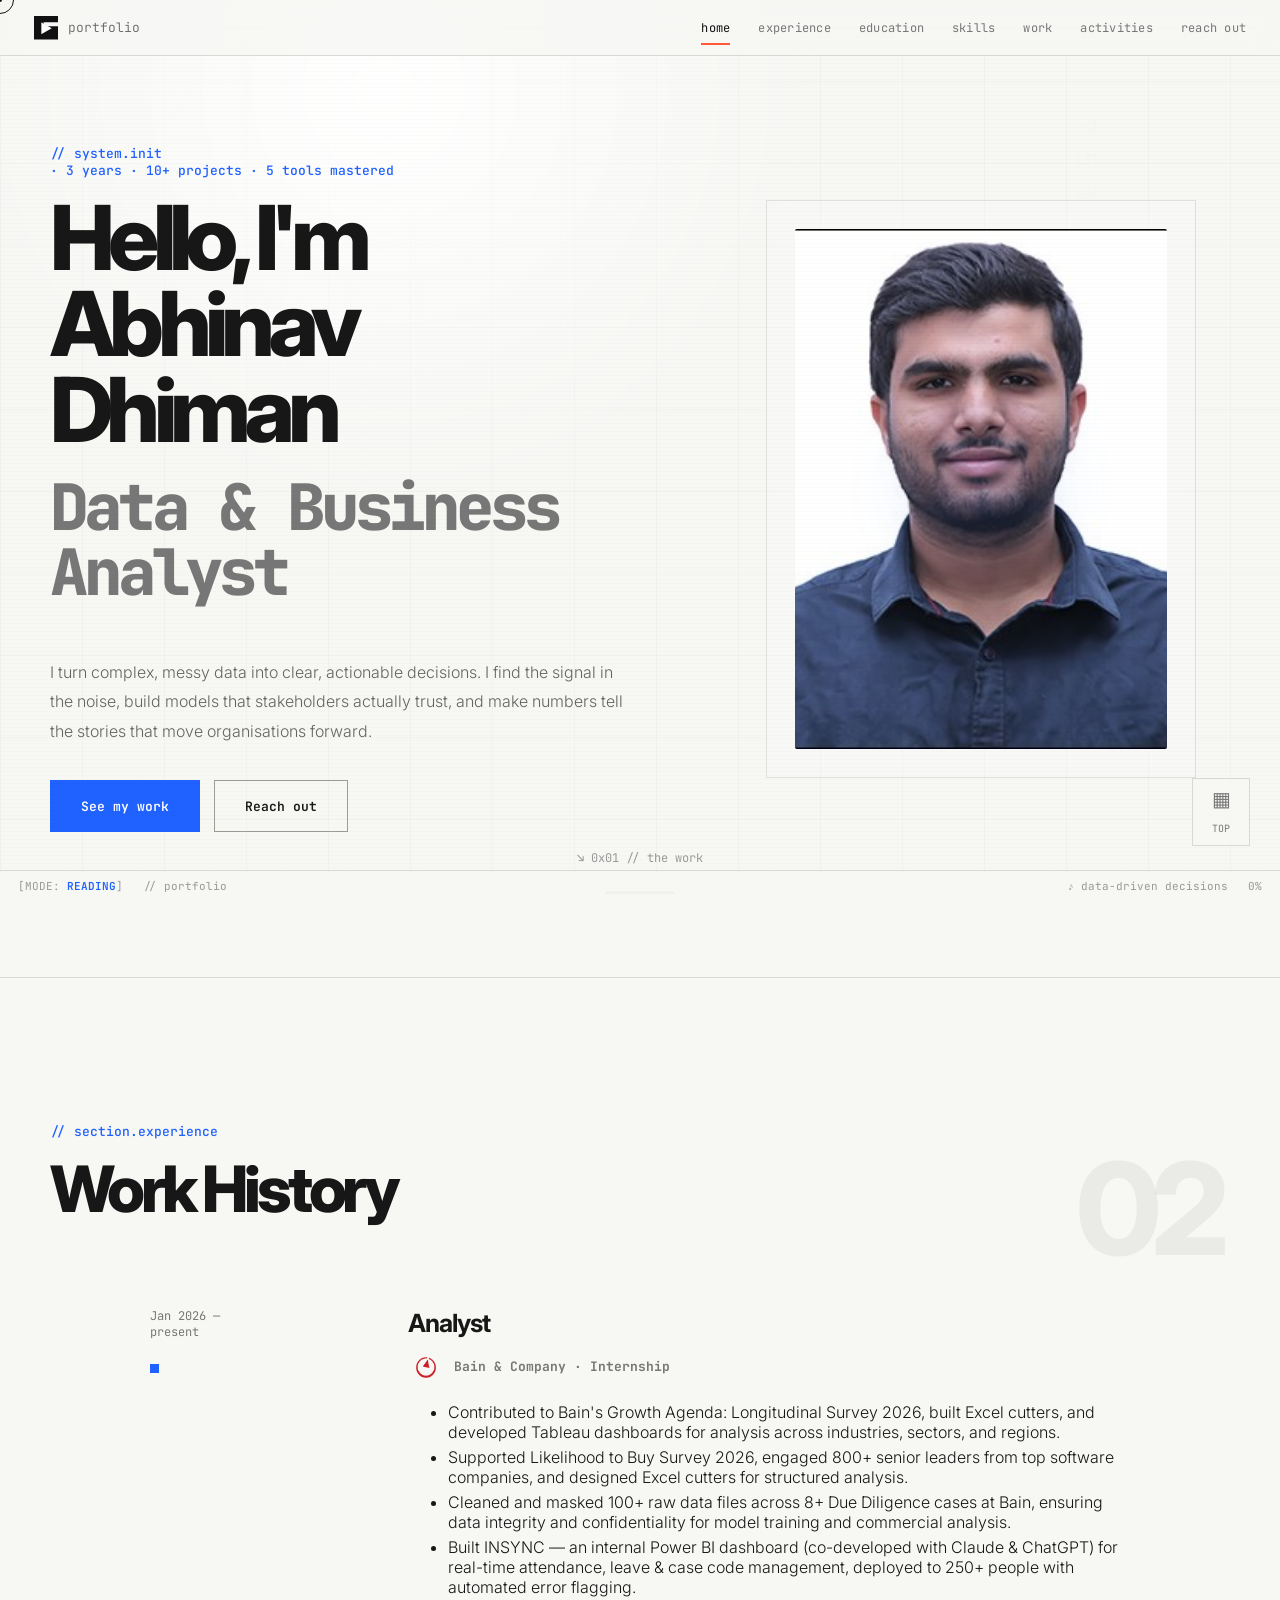
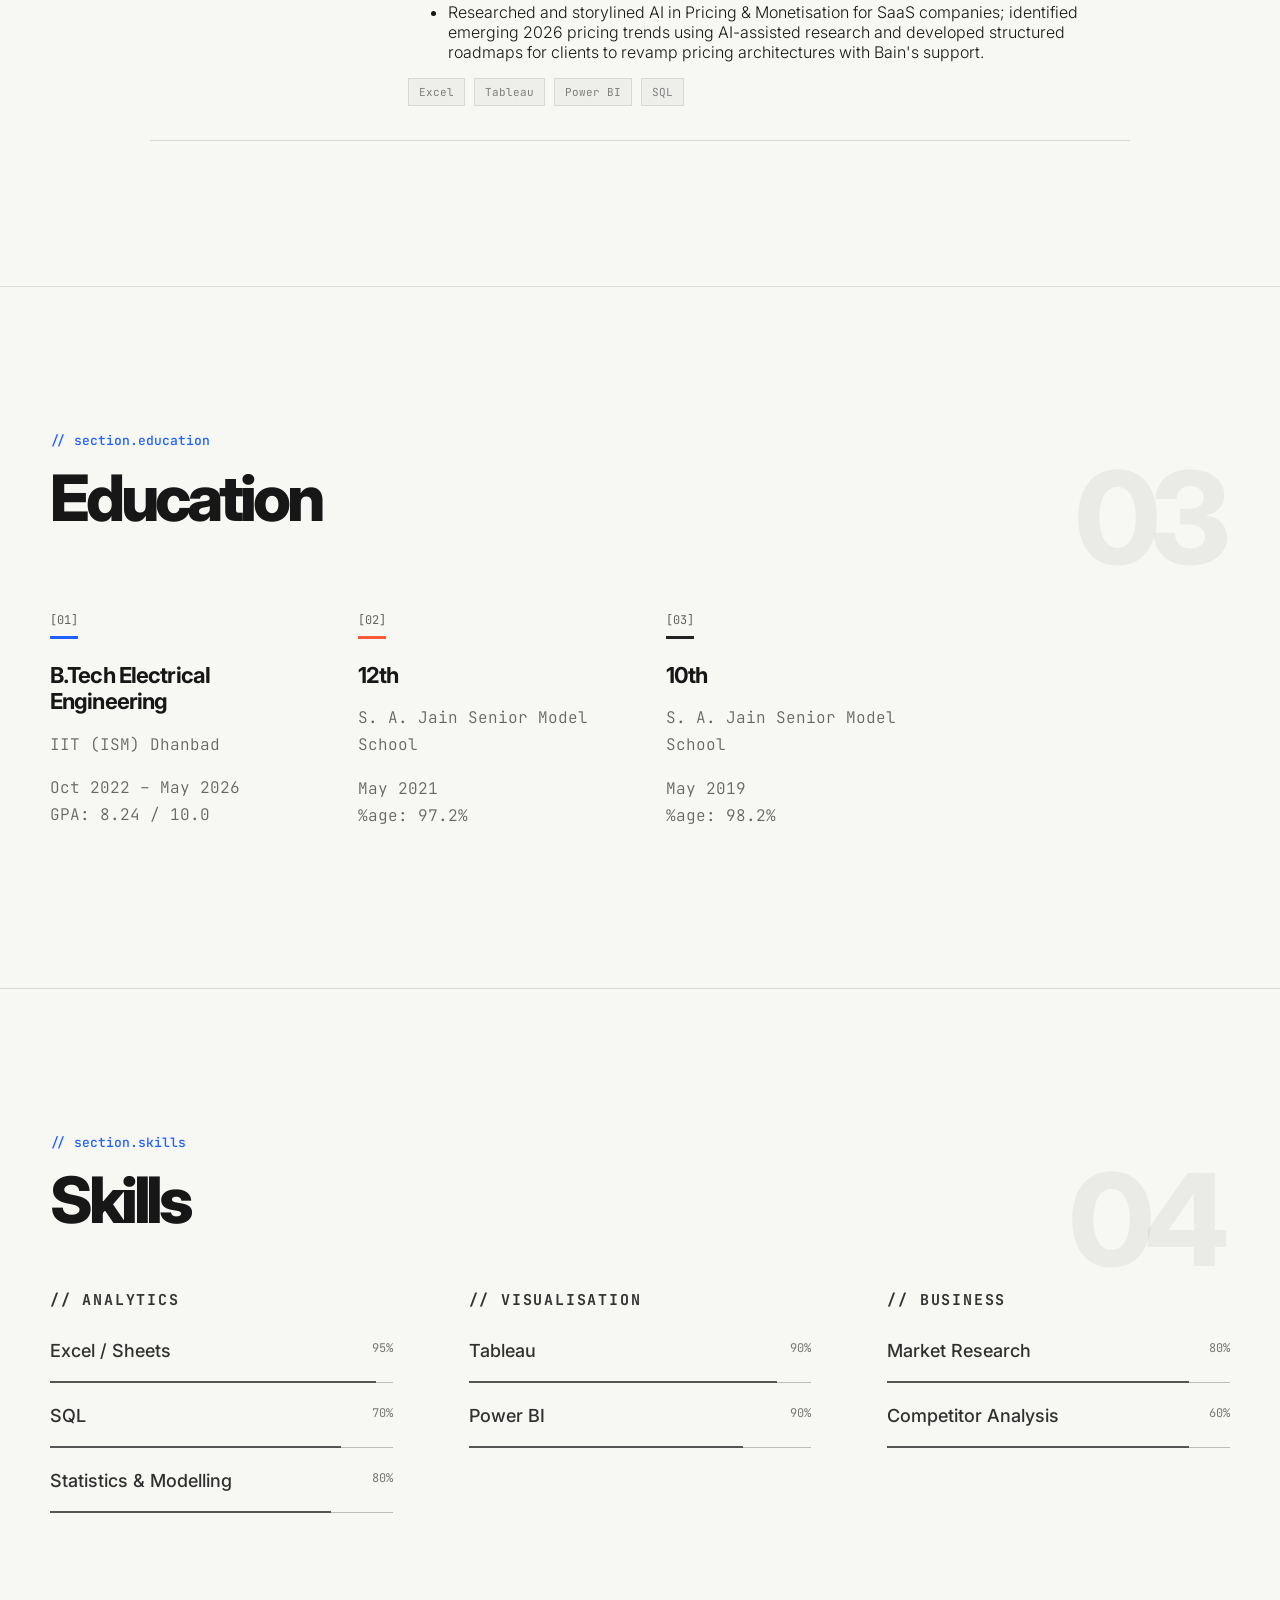
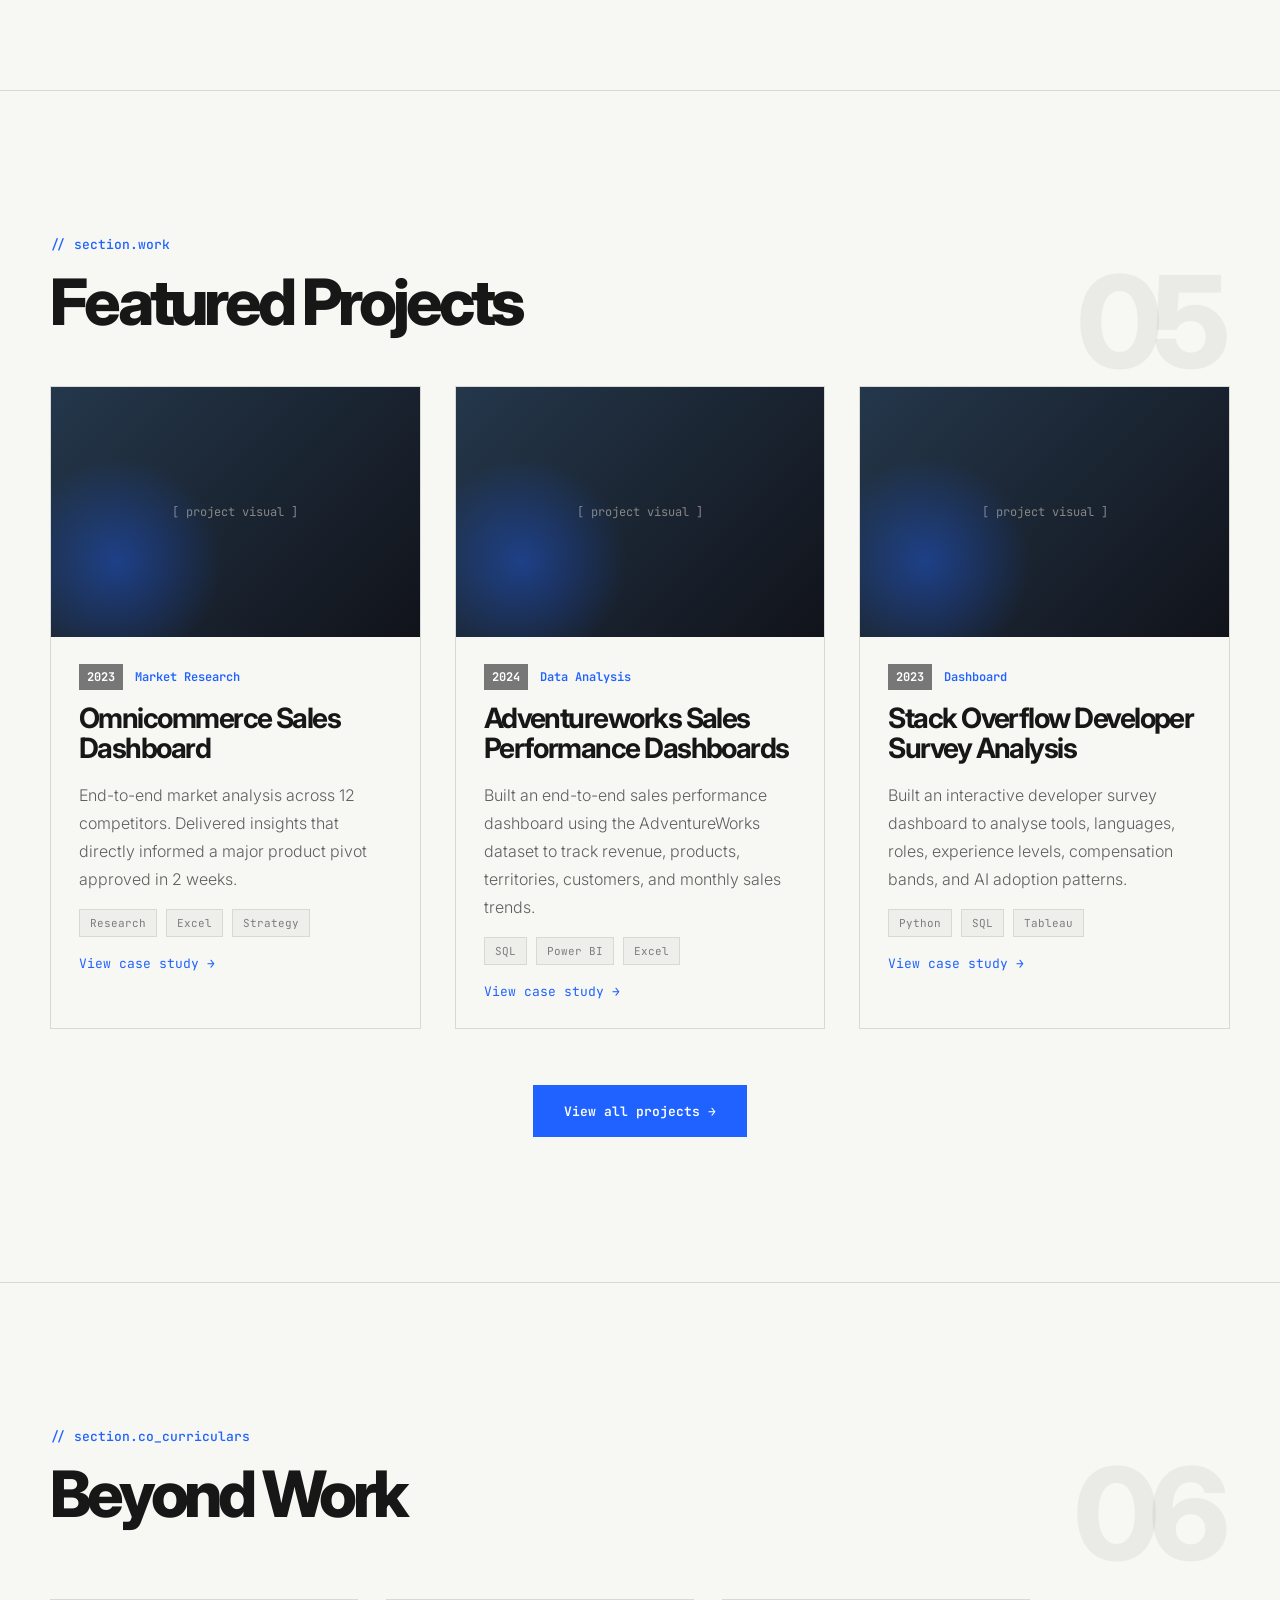
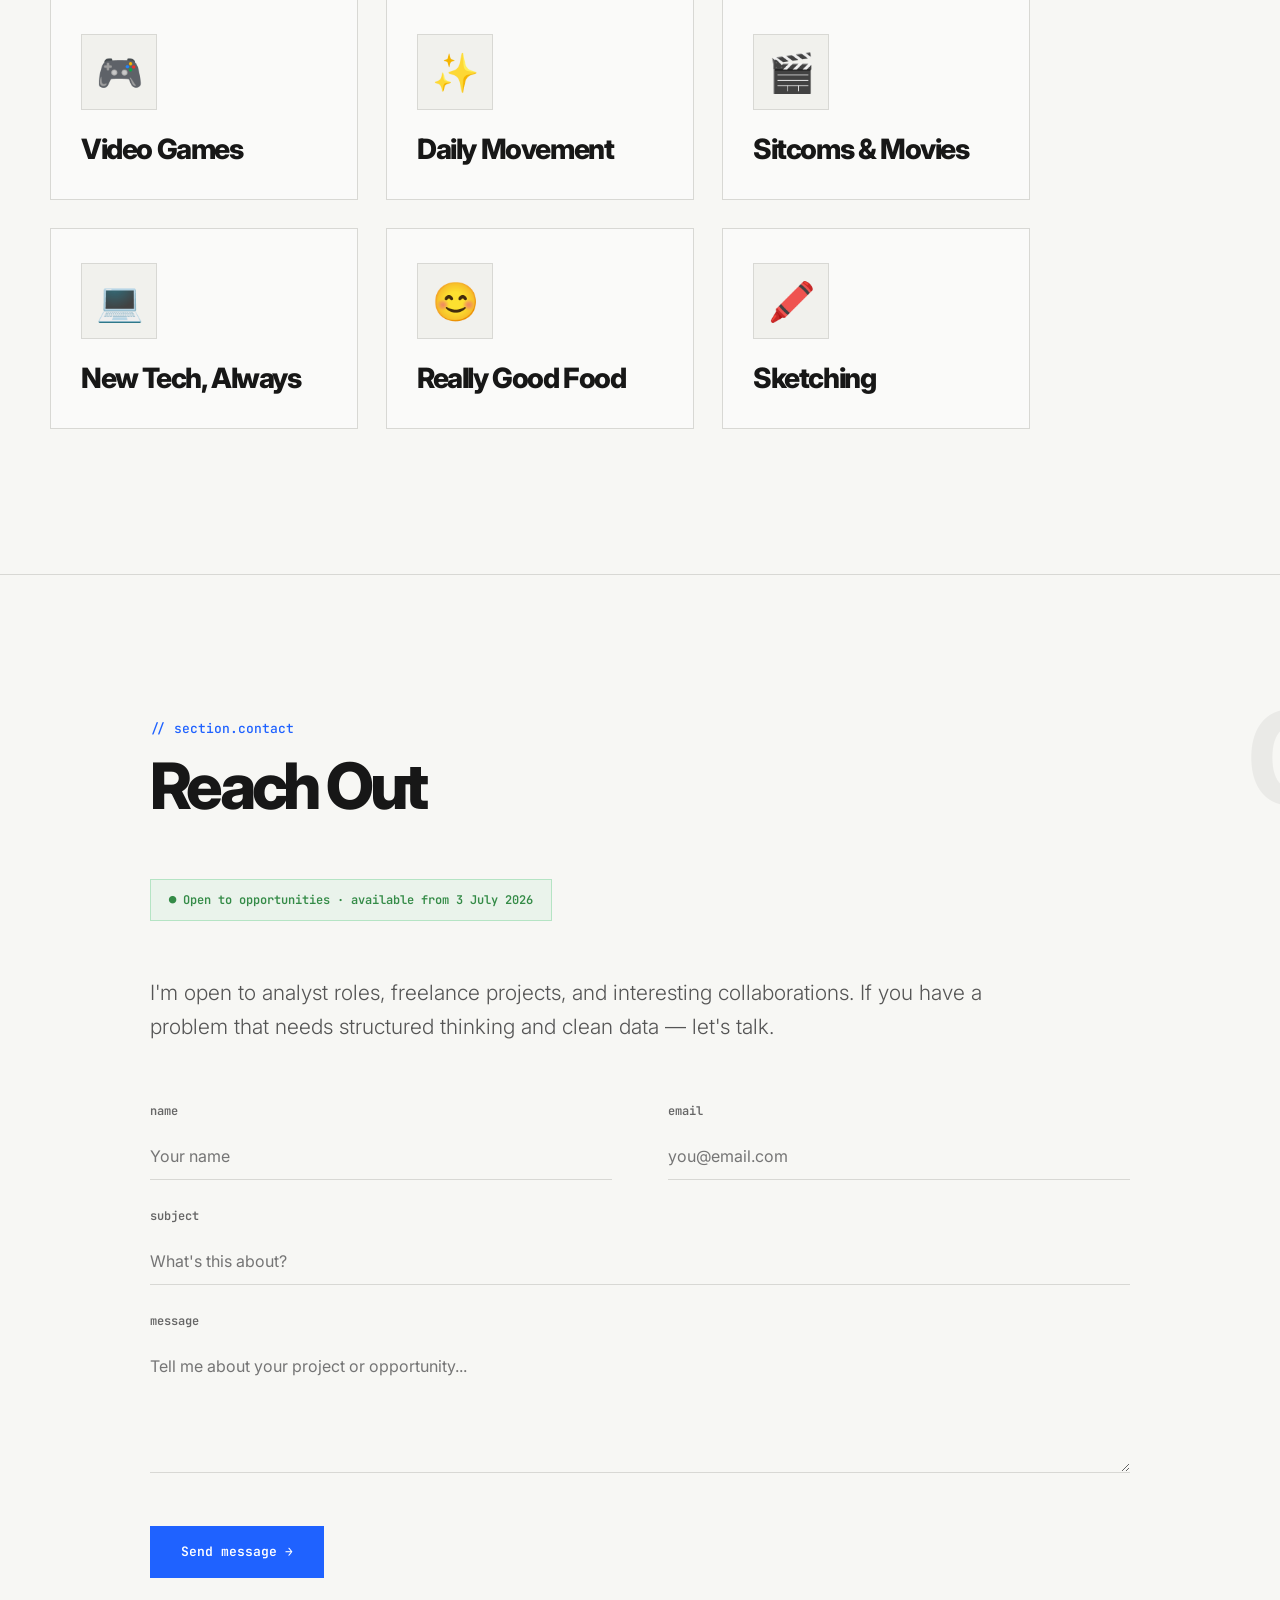
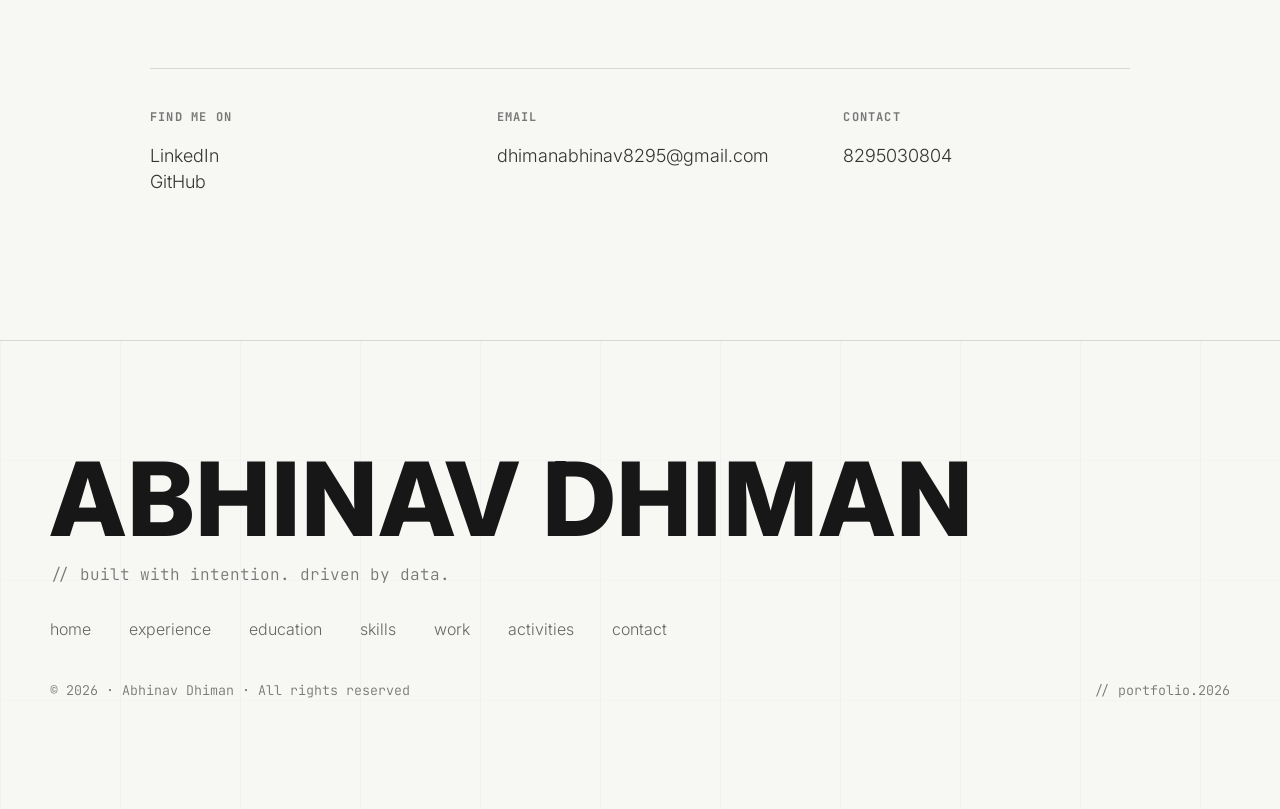
==== commit e07fa53c: "omnicommerce introduction" ====
--- a/index.html
+++ b/index.html
@@ -131,6 +131,16 @@
           <article class="project-card reveal">
             <div class="visual">[ project visual ]</div>
             <div class="project-info">
+              <span class="year">2023</span><span class="role">Market Research</span>
+              <h3>Omnicommerce Sales Dashboard</h3>
+              <p>End-to-end market analysis across 12 competitors. Delivered insights that directly informed a major product pivot approved in 2 weeks.</p>
+              <div class="tags"><span>Research</span><span>Excel</span><span>Strategy</span></div>
+              <a href="omnicommerce.html">View case study →</a>
+            </div>
+          </article>
+          <article class="project-card reveal">
+            <div class="visual">[ project visual ]</div>
+            <div class="project-info">
               <span class="year">2024</span><span class="role">Data Analysis</span>
               <h3>Adventureworks Sales Performance Dashboards</h3>
               <p>Built an end-to-end sales performance dashboard using the AdventureWorks dataset to track revenue, products, territories, customers, and monthly sales trends.</p>
@@ -148,16 +158,7 @@
               <a href="stackoverflow.html">View case study →</a>
             </div>
           </article>
-          <article class="project-card reveal">
-            <div class="visual">[ project visual ]</div>
-            <div class="project-info">
-              <span class="year">2023</span><span class="role">Market Research</span>
-              <h3>Competitive Landscape Study</h3>
-              <p>End-to-end market analysis across 12 competitors. Delivered insights that directly informed a major product pivot approved in 2 weeks.</p>
-              <div class="tags"><span>Research</span><span>Excel</span><span>Strategy</span></div>
-              <a href="#contact">View case study →</a>
-            </div>
-          </article>
+          
         </div>
         <div class="center reveal"><a class="btn primary" href="projects.html">View all projects →</a></div>
       </div>
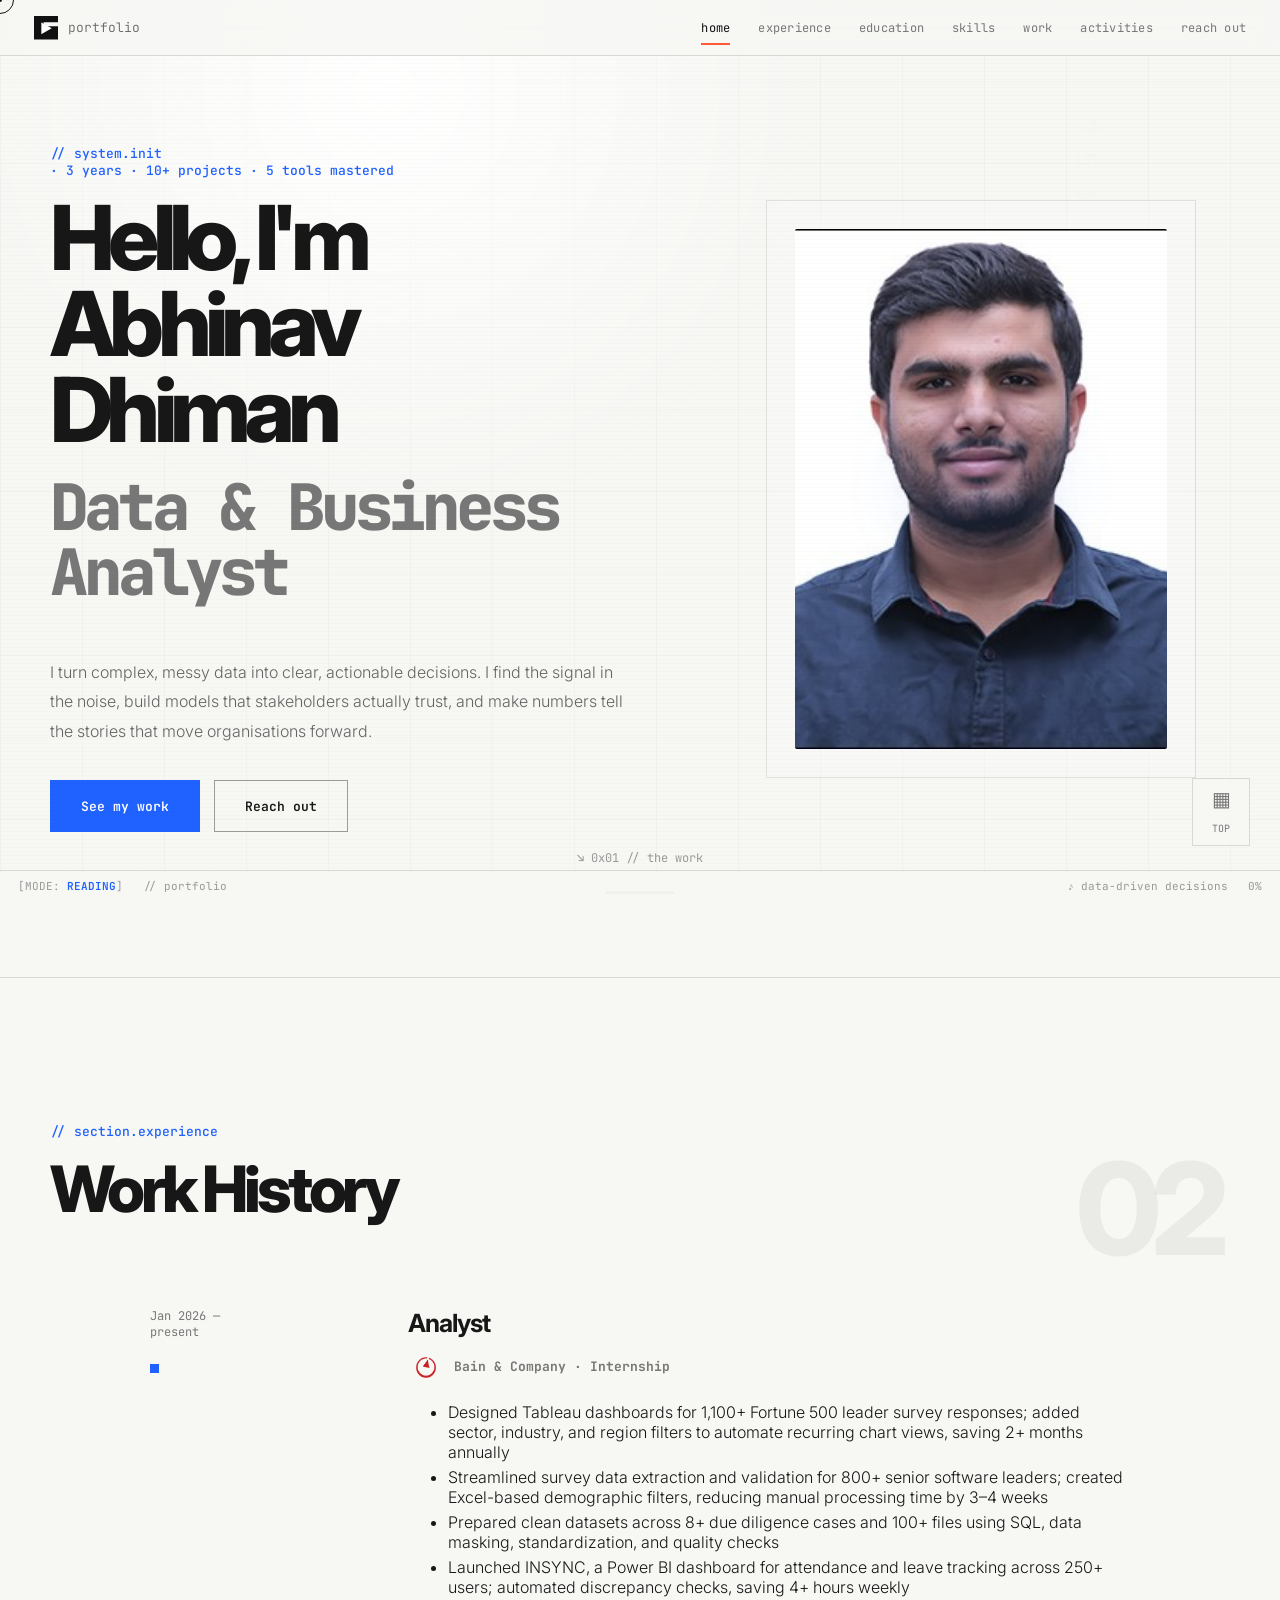
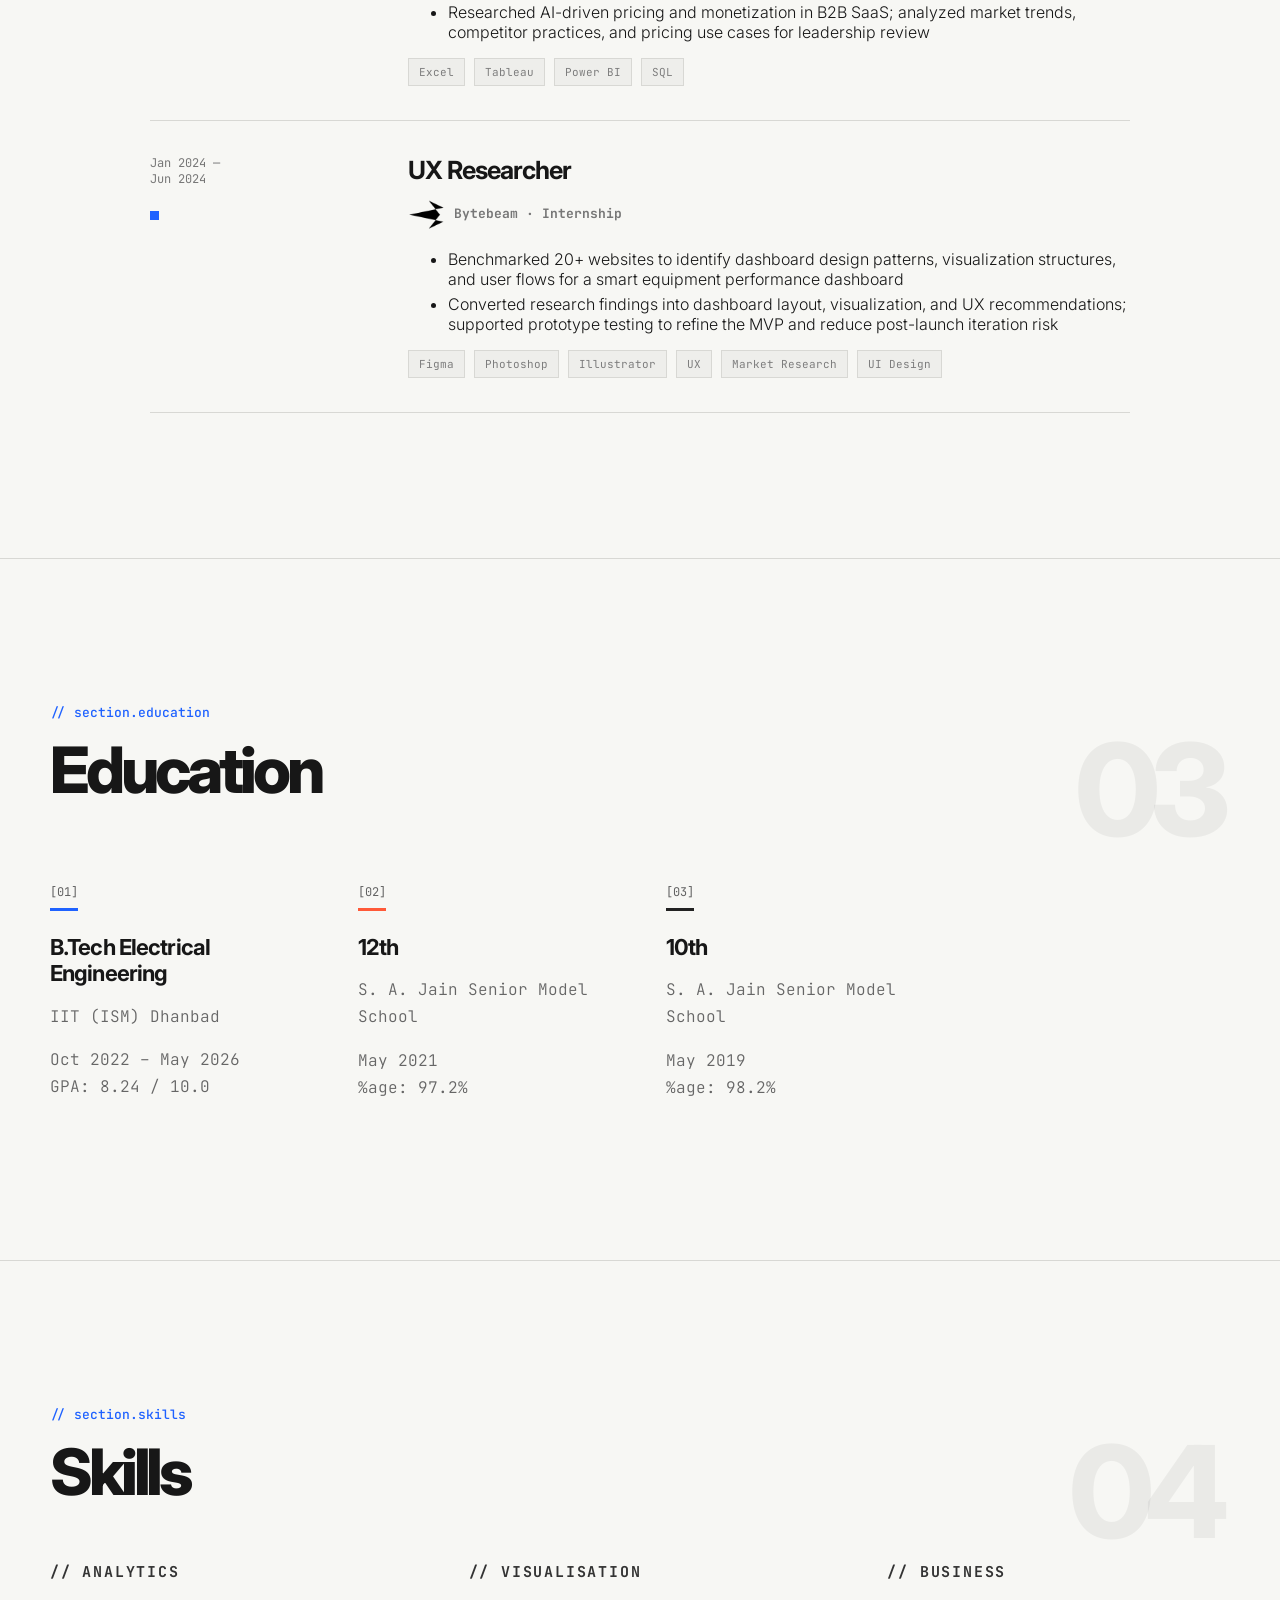
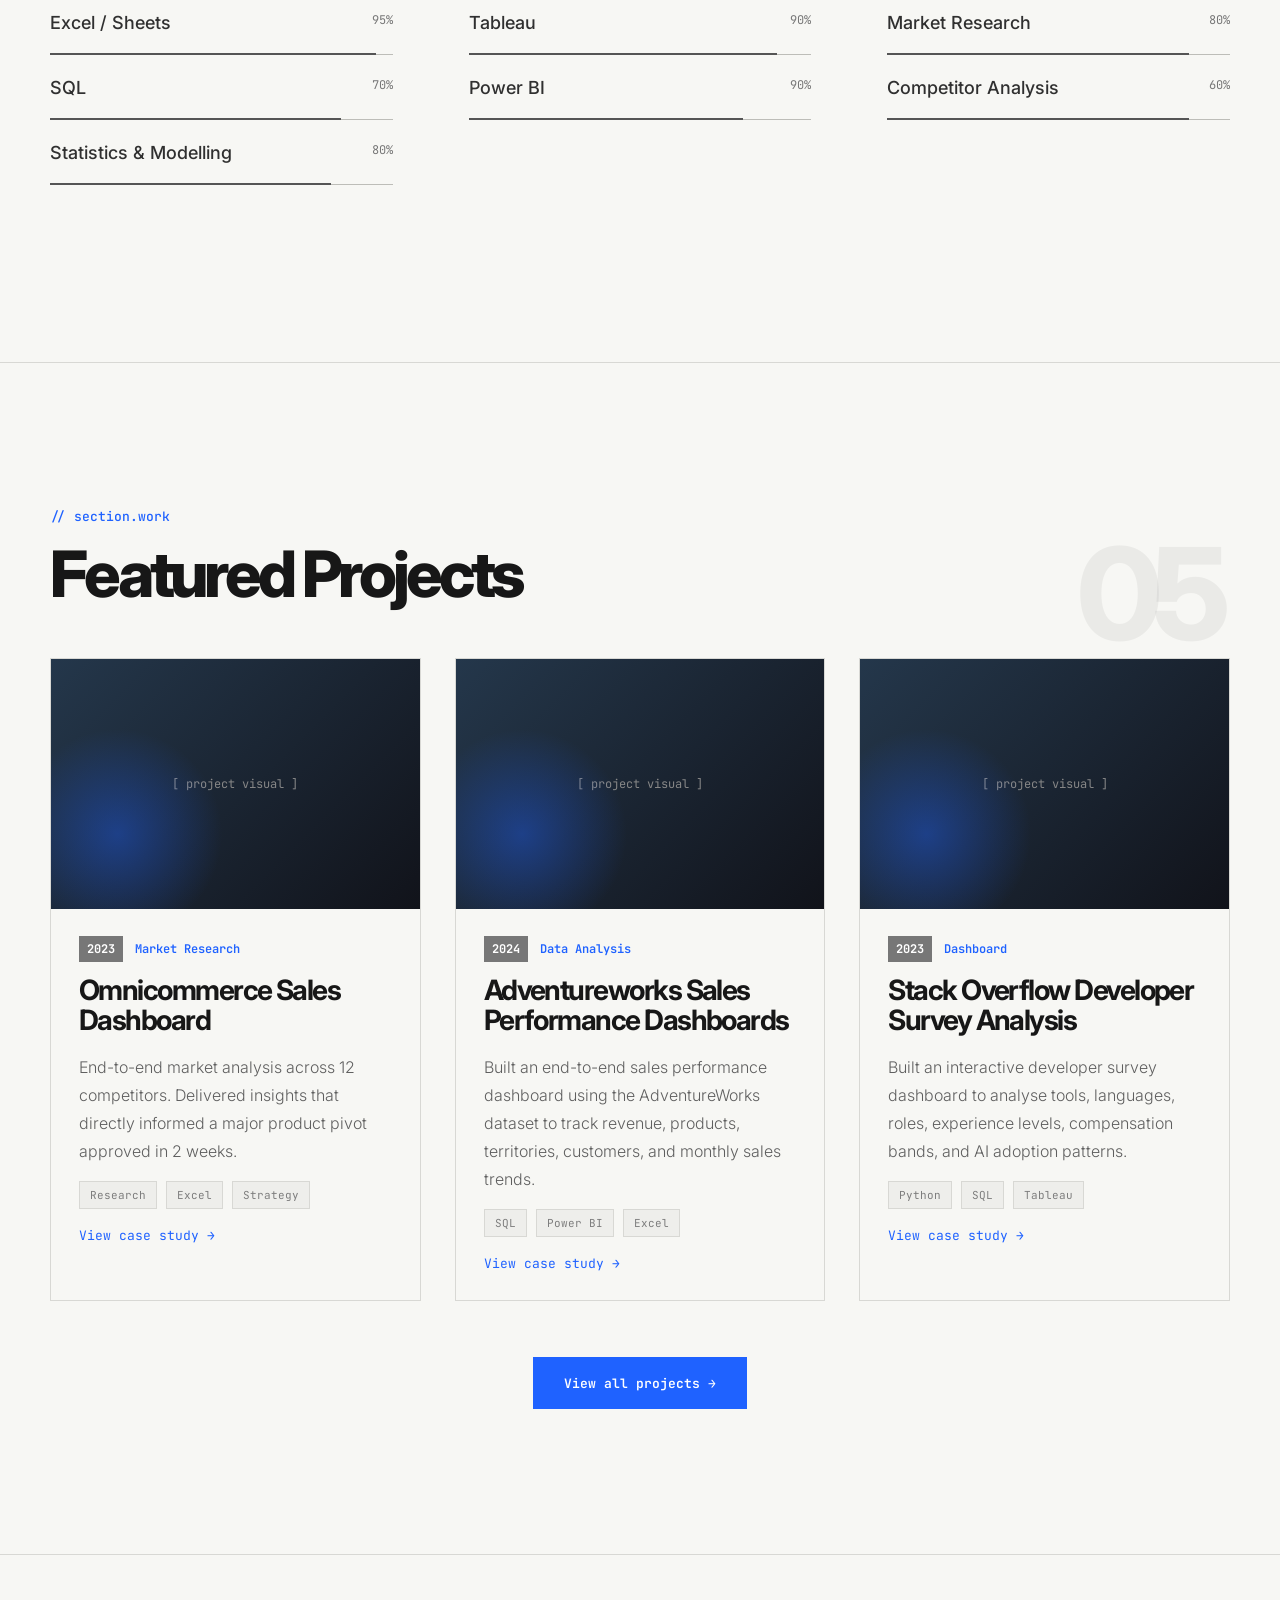
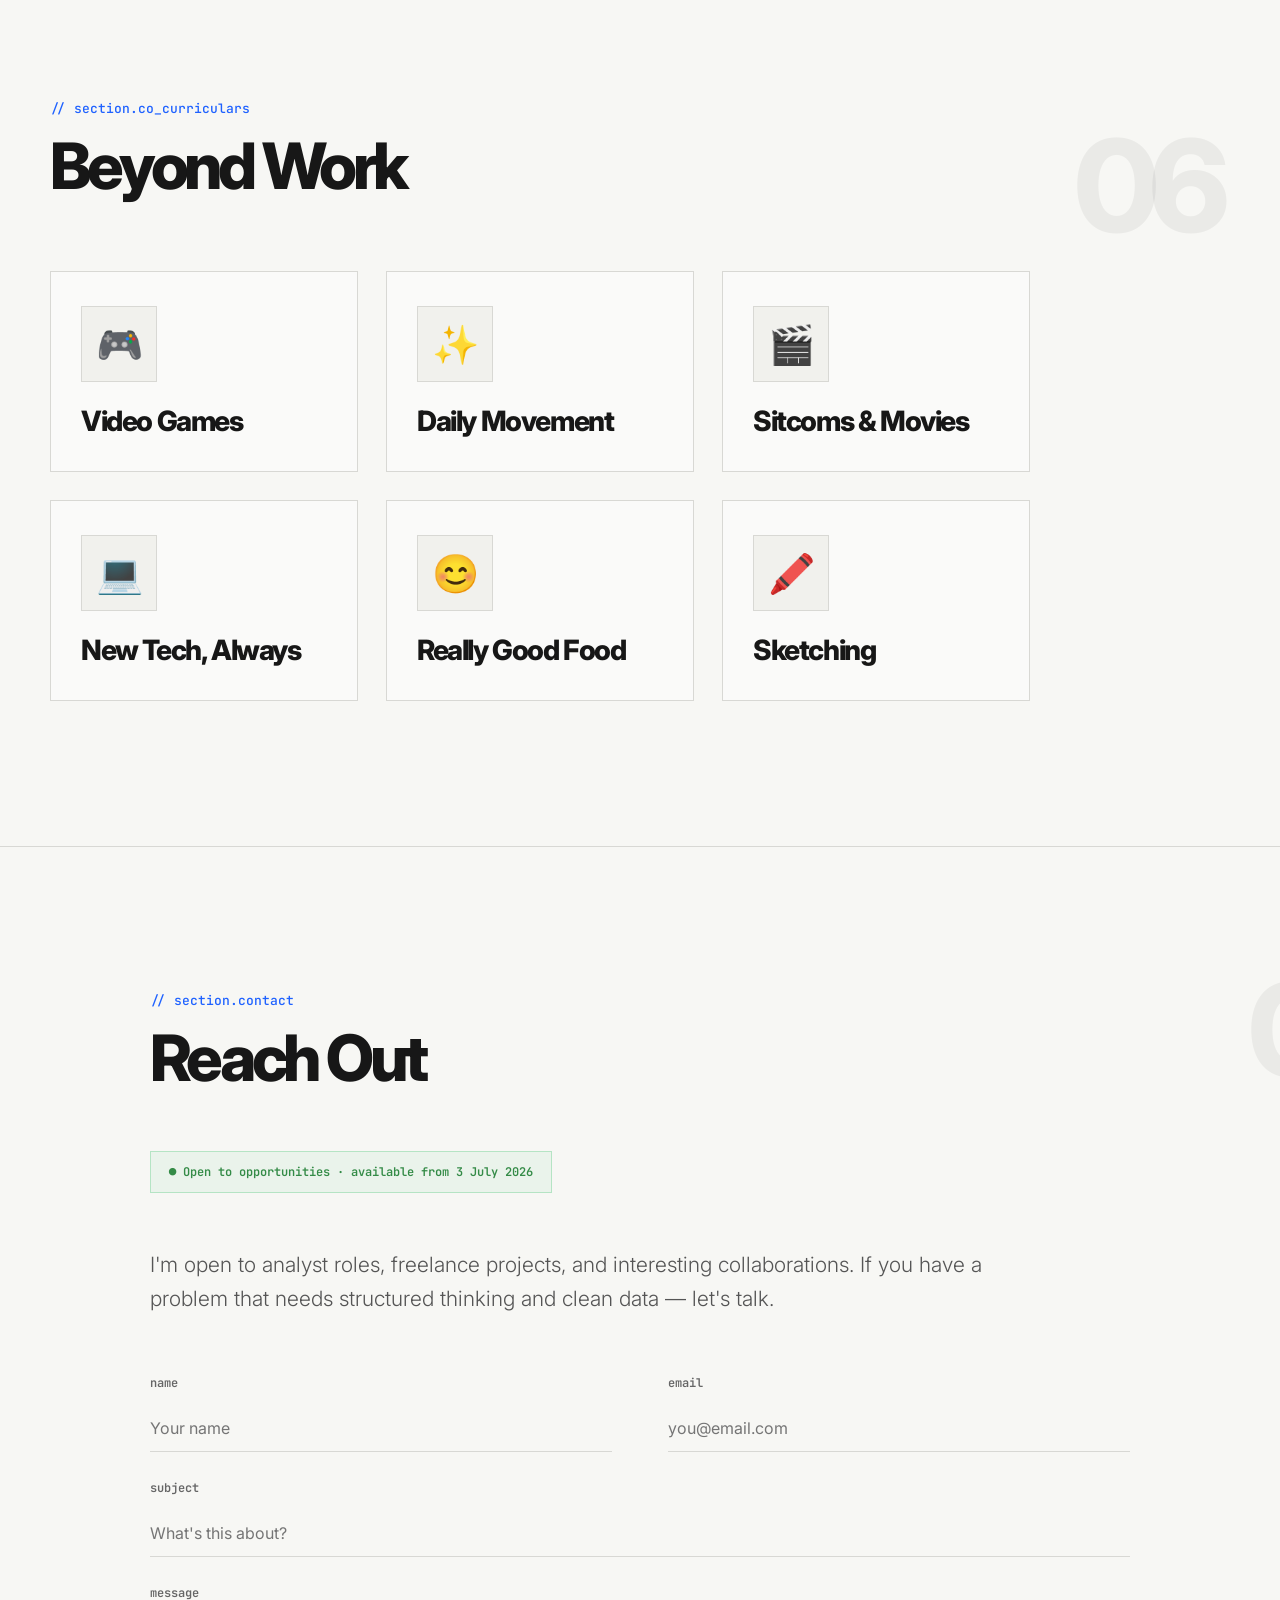
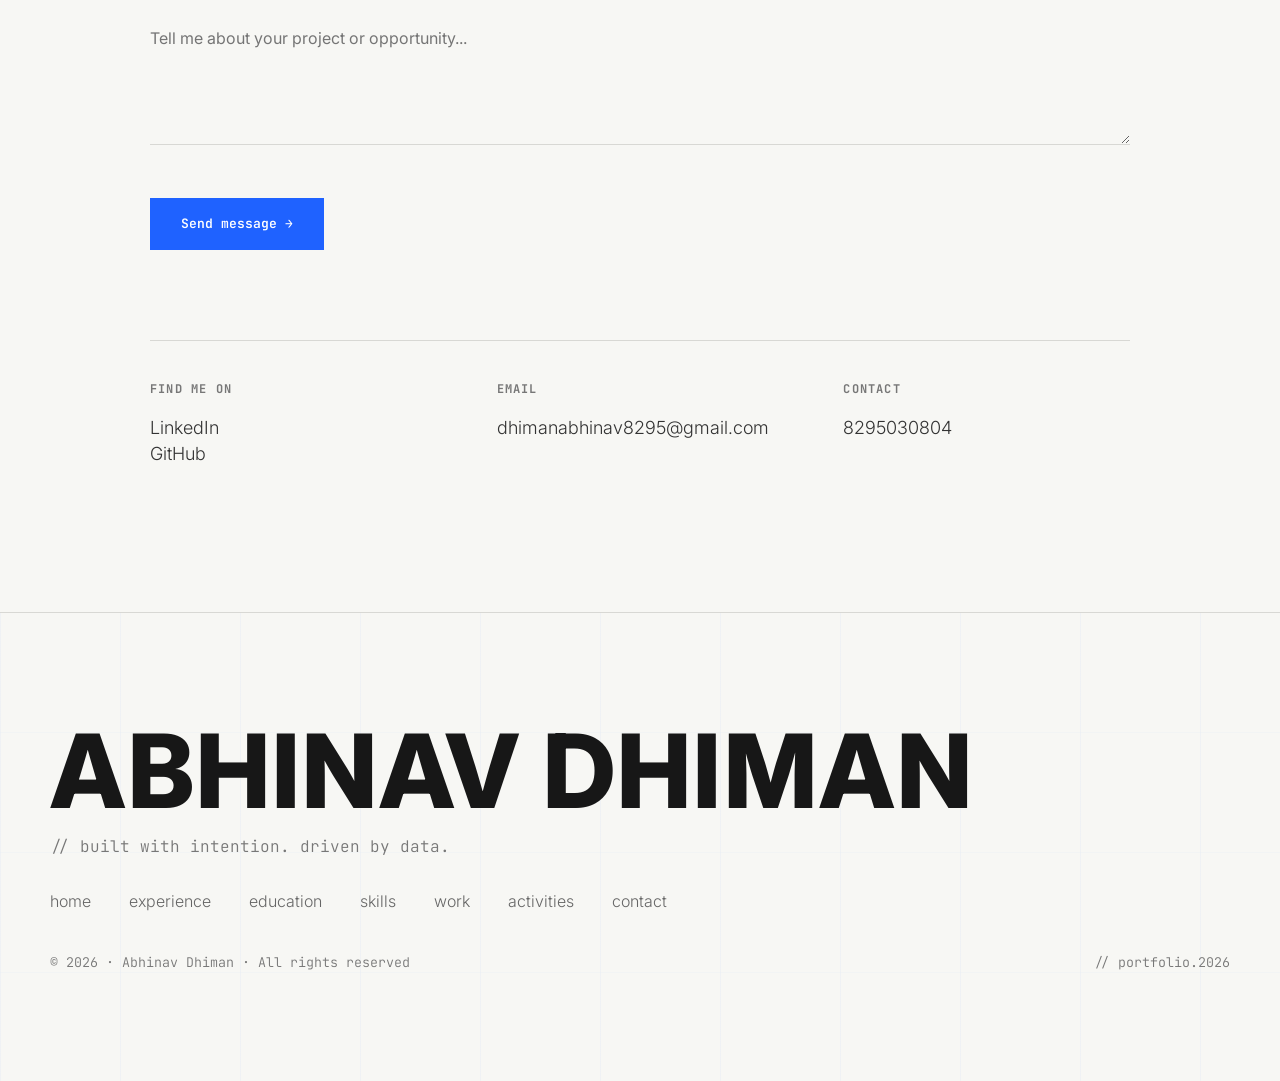
==== commit 72e859c5: "work experience fixing" ====
--- a/index.html
+++ b/index.html
@@ -65,12 +65,31 @@
             <div class="history-copy">
               <h3>Analyst</h3>
               <p class="meta company-meta"> <img src="images/bain-logo.png" alt="Bain Logo" class="company-logo">Bain & Company · Internship</p>
-              <p><uL><li>Contributed to Bain's Growth Agenda: Longitudinal Survey 2026, built Excel cutters, and developed Tableau dashboards for analysis across industries, sectors, and regions.</li>
-              <li>Supported Likelihood to Buy Survey 2026, engaged 800+ senior leaders from top software companies, and designed Excel cutters for structured analysis.</li>
-            <li>Cleaned and masked 100+ raw data files across 8+ Due Diligence cases at Bain, ensuring data integrity and confidentiality for model training and commercial analysis.</li>
-          <li>Built INSYNC — an internal Power BI dashboard (co-developed with Claude & ChatGPT) for real-time attendance, leave & case code management, deployed to 250+ people with automated error flagging.</li>
-        <li>Researched and storylined AI in Pricing & Monetisation for SaaS companies; identified emerging 2026 pricing trends using AI-assisted research and developed structured roadmaps for clients to revamp pricing architectures with Bain's support.</li></uL></p>
+              <p><uL><li>Designed Tableau dashboards for 1,100+ Fortune 500 leader survey responses; added sector, industry, and region
+filters to automate recurring chart views, saving 2+ months annually</li>
+              <li>Streamlined survey data extraction and validation for 800+ senior software leaders; created Excel-based
+demographic filters, reducing manual processing time by 3–4 weeks</li>
+            <li>Prepared clean datasets across 8+ due diligence cases and 100+ files using SQL, data masking, standardization, and
+quality checks</li>
+          <li>Launched INSYNC, a Power BI dashboard for attendance and leave tracking across 250+ users; automated
+discrepancy checks, saving 4+ hours weekly</li>
+        <li>Researched AI-driven pricing and monetization in B2B SaaS; analyzed market trends, competitor practices, and
+pricing use cases for leadership review</li></uL></p>
               <div class="tags"><span>Excel</span><span>Tableau</span><span>Power BI</span><span>SQL</span></div>
+            </div>
+          </article>
+
+           <article class="history-item reveal">
+            <div class="history-date big date">Jan 2024 —<br>Jun 2024<i></i></div>
+            <div class="history-copy">
+              <h3>UX Researcher</h3>
+              <p class="meta company-meta"> <img src="images/bytebeam-logo.png" alt="Bytebeam Logo" class="company-logo">Bytebeam · Internship</p>
+              <p><uL><li>Benchmarked 20+ websites to identify dashboard design patterns, visualization structures, and user flows for a smart
+equipment performance dashboard</li>
+              <li>Converted research findings into dashboard layout, visualization, and UX recommendations; supported prototype
+testing to refine the MVP and reduce post-launch iteration risk</li>
+            </uL></p>
+              <div class="tags"><span>Figma</span><span>Photoshop</span><span>Illustrator</span><span>UX</span><span>Market Research</span><span>UI Design</span></div>
             </div>
           </article>
         </div>
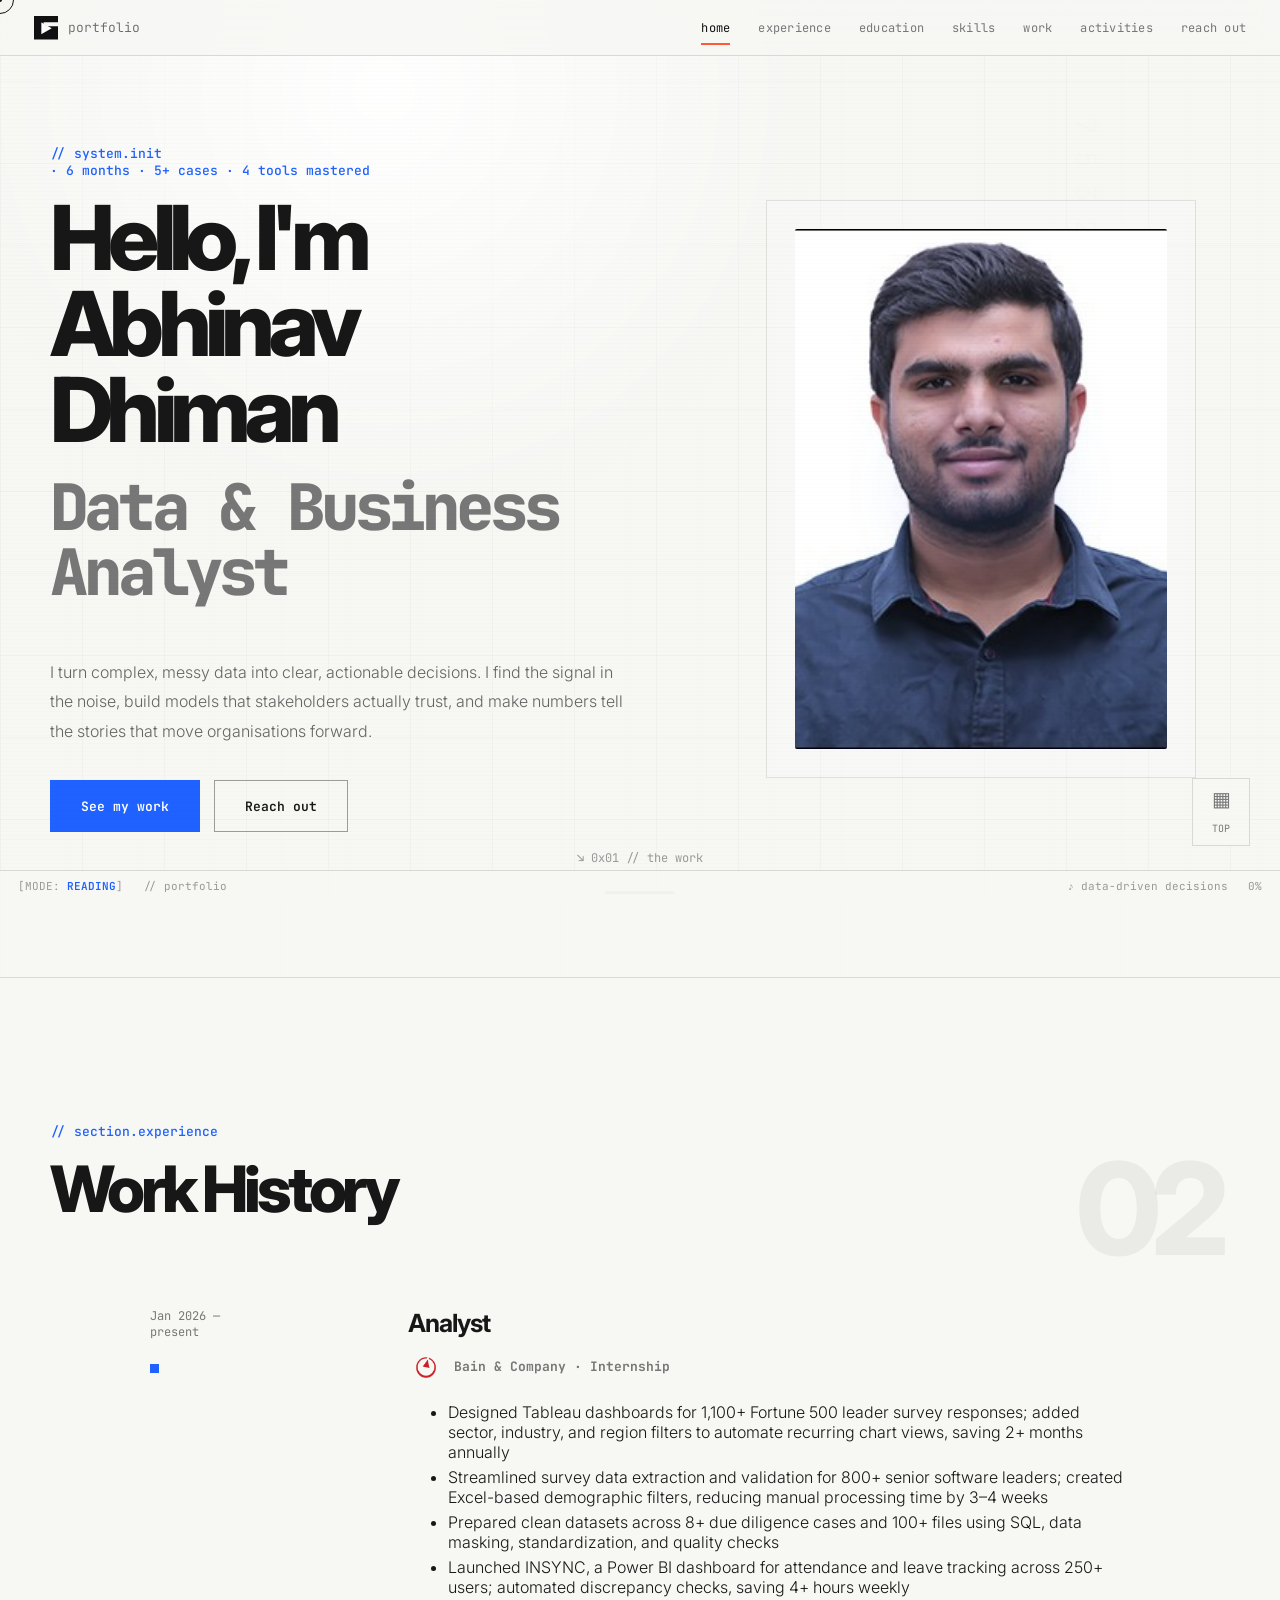
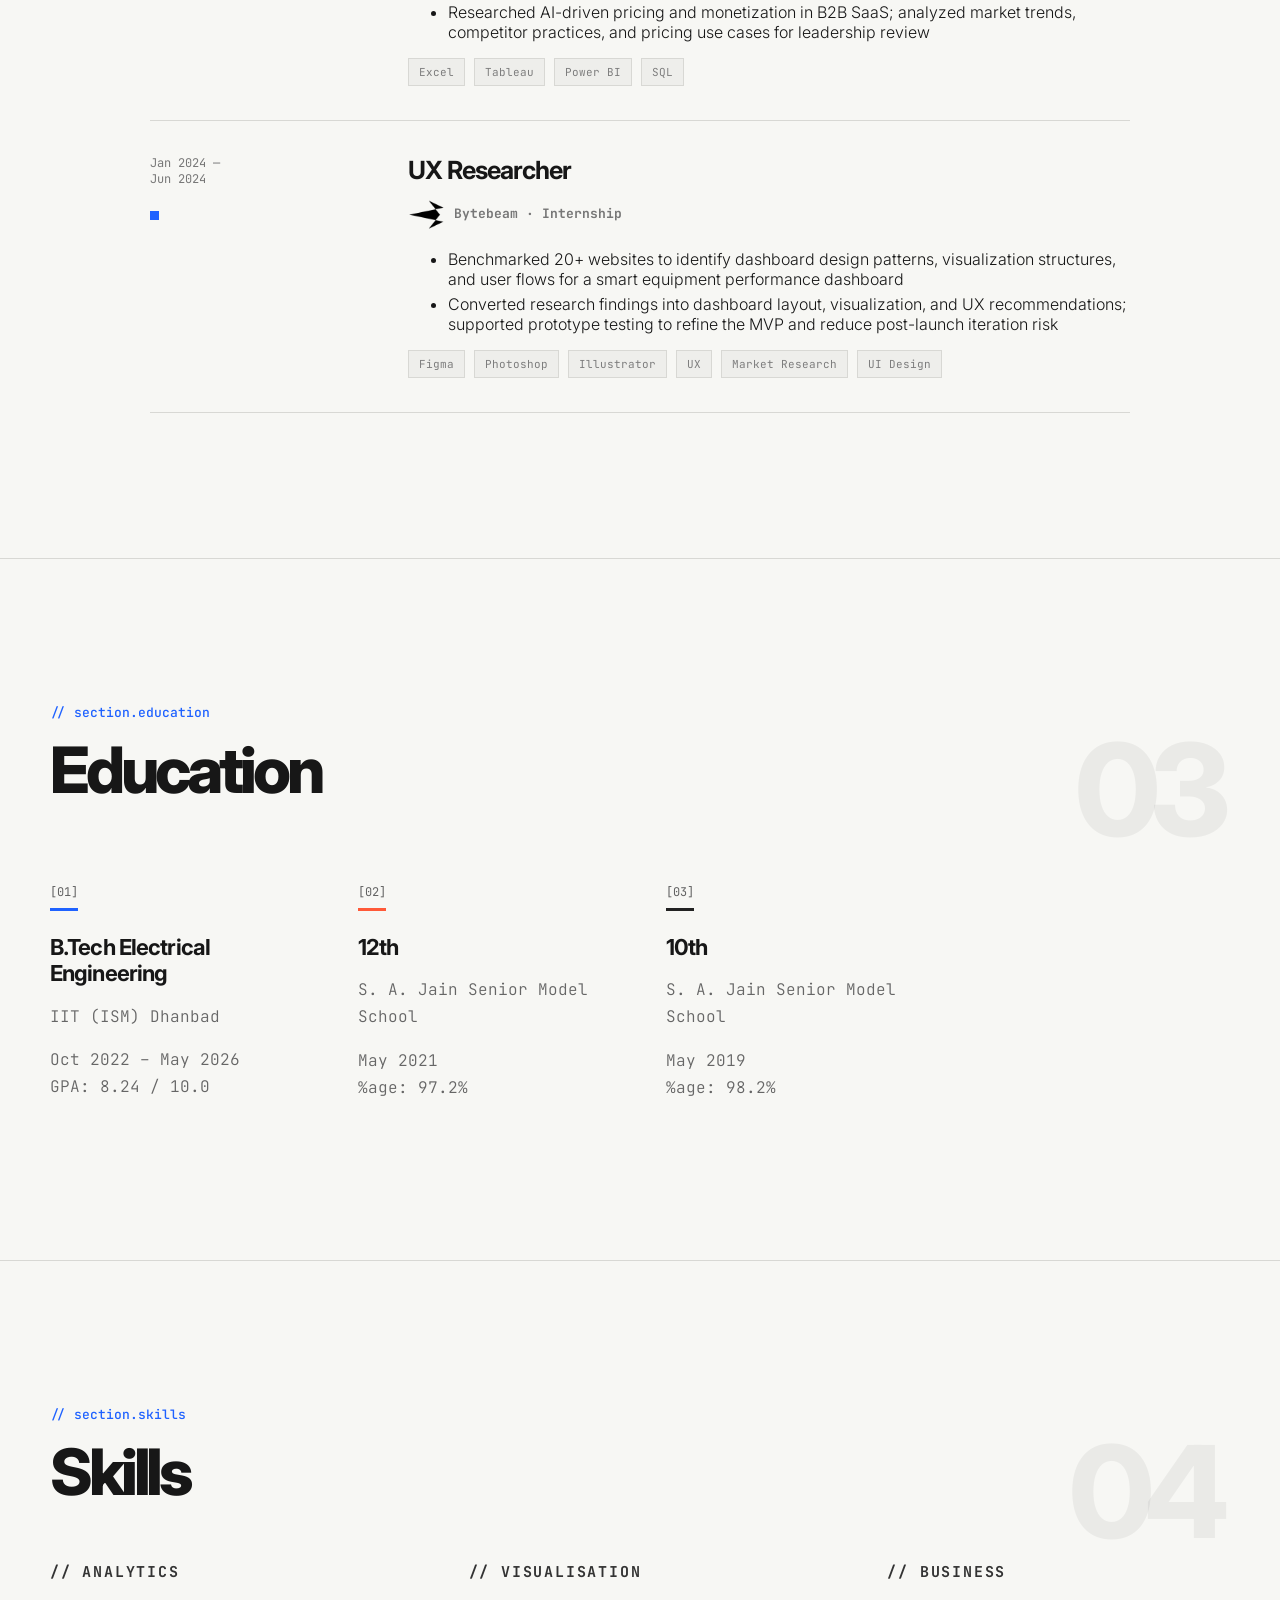
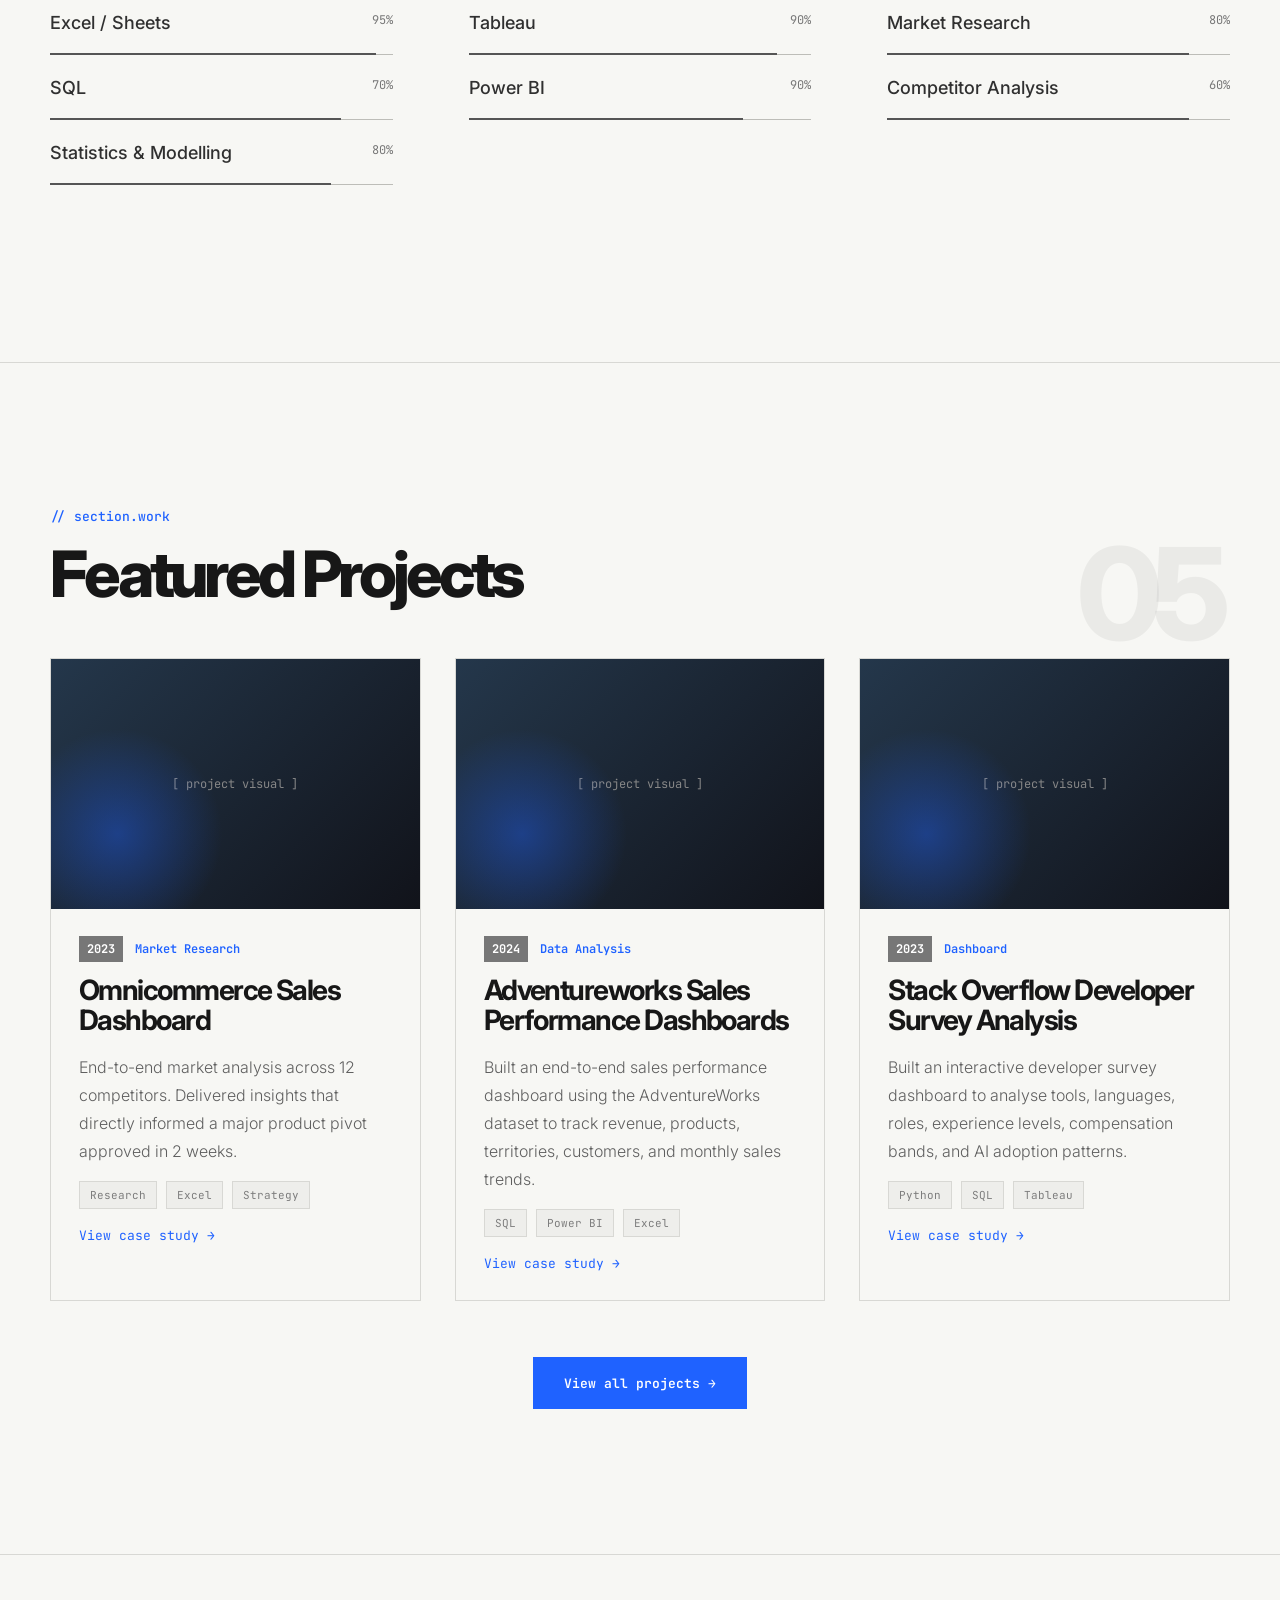
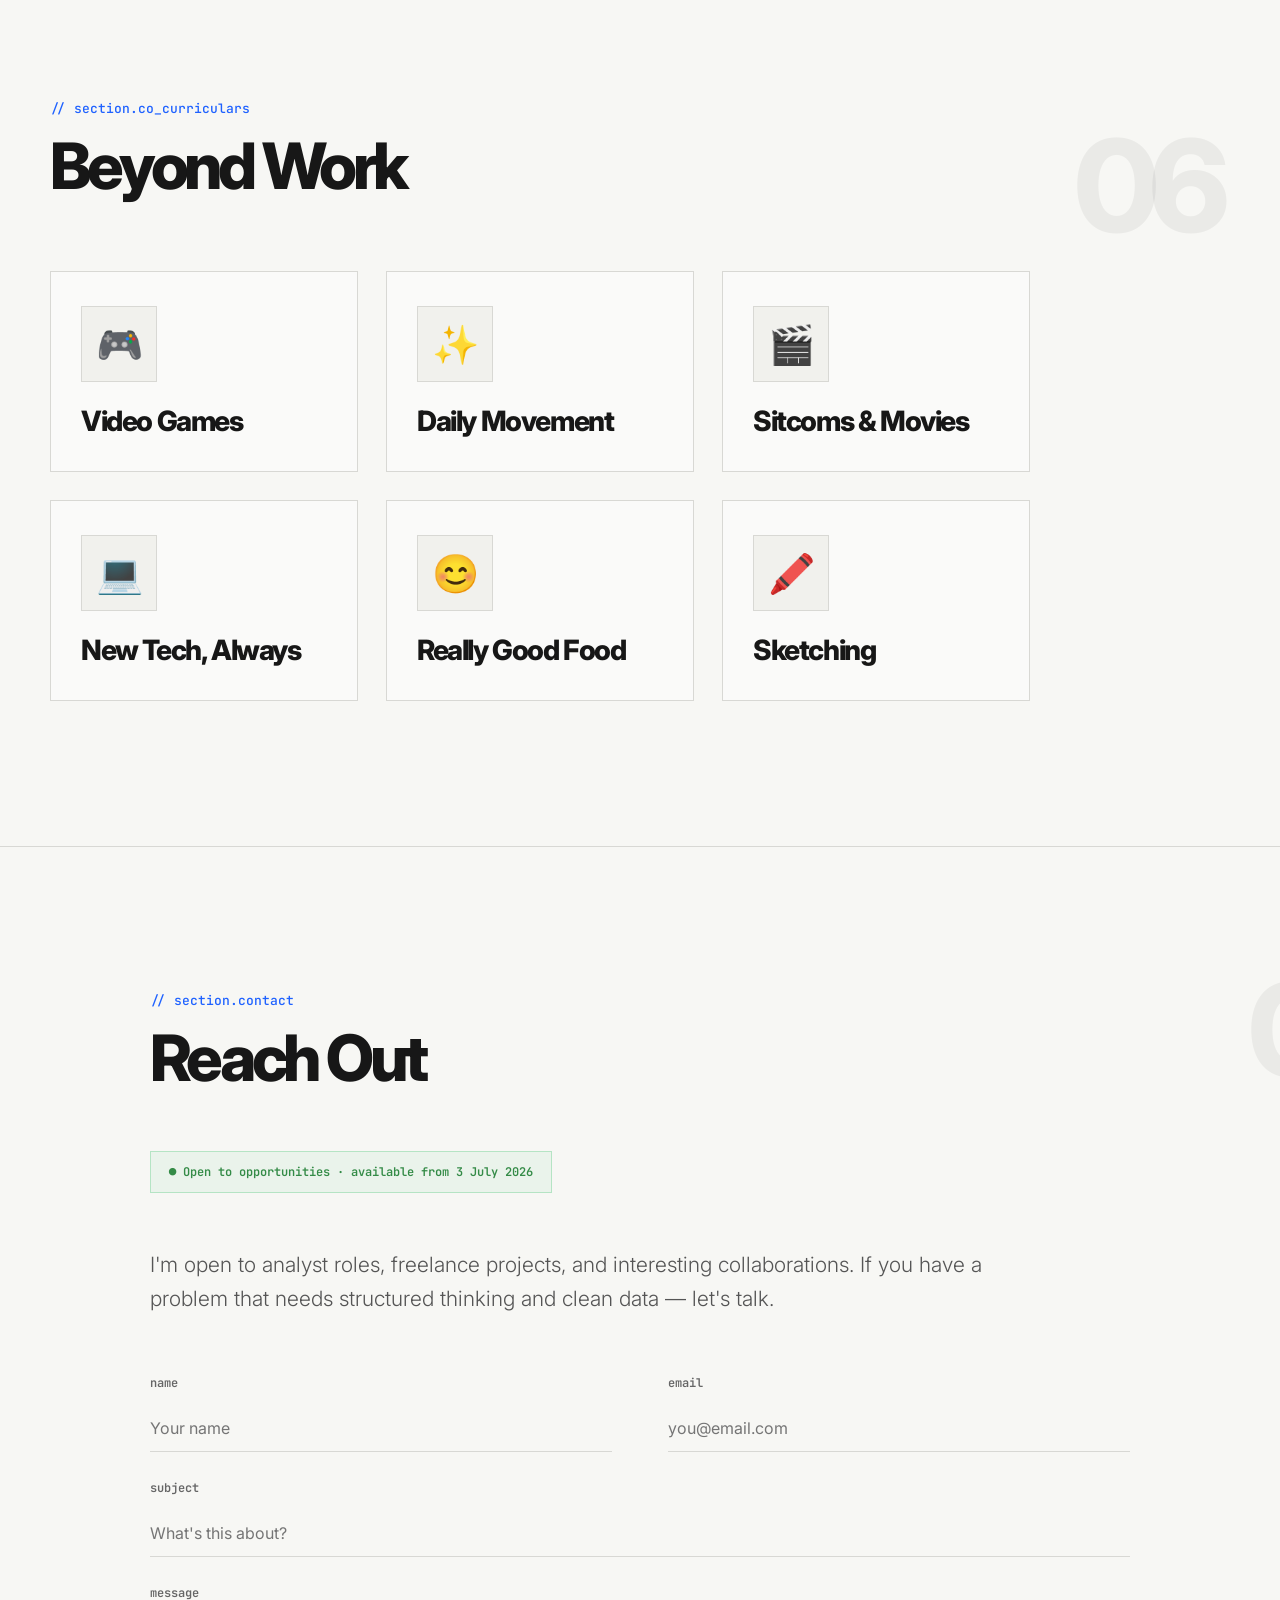
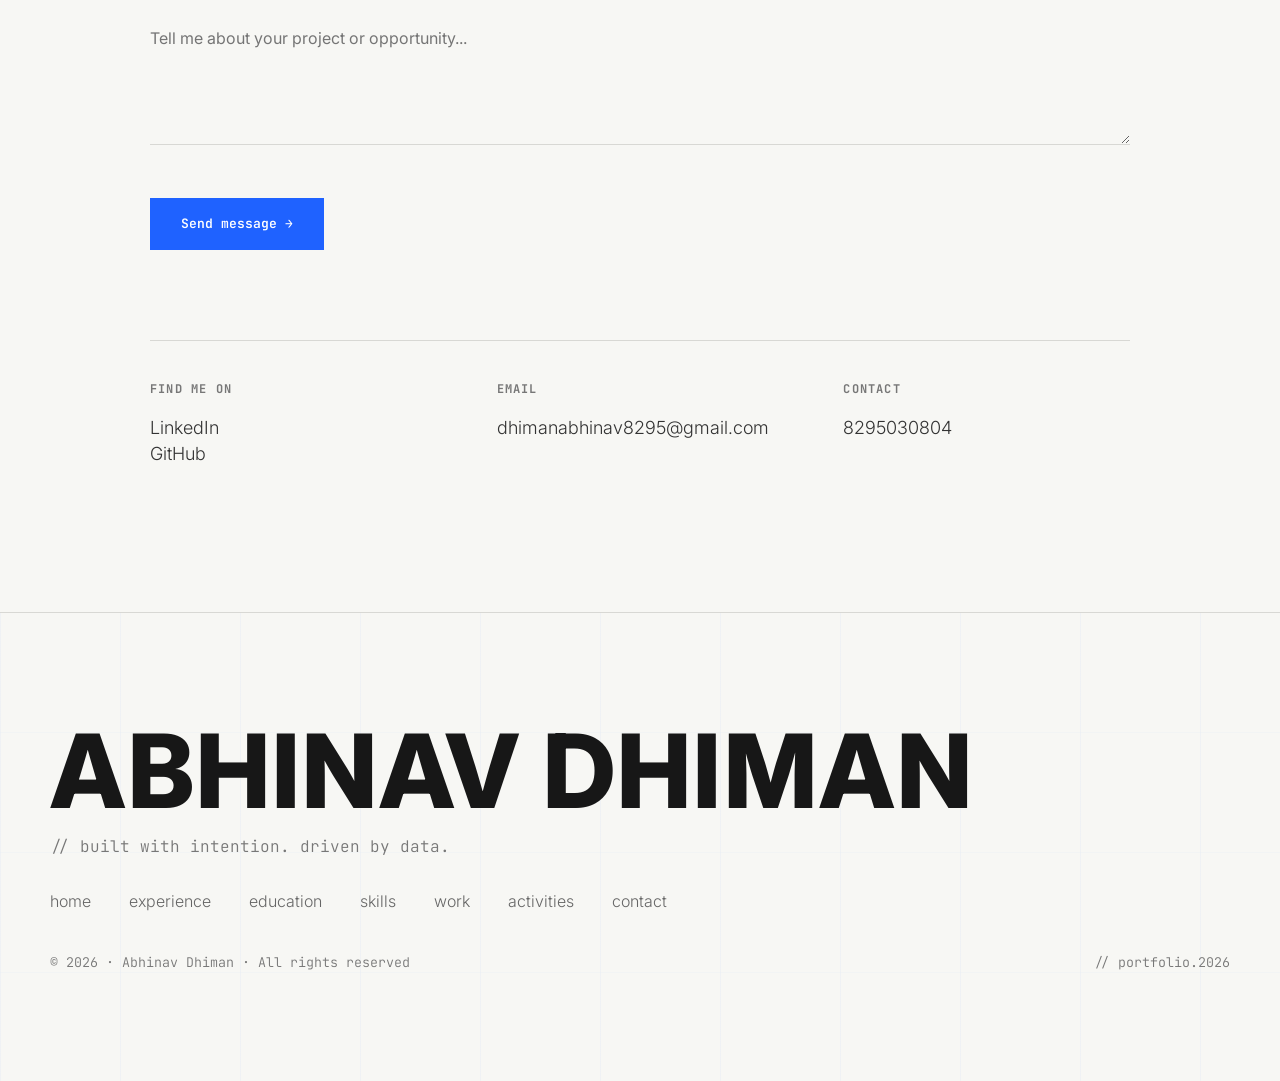
==== commit 02deebb0: "fixing" ====
--- a/index.html
+++ b/index.html
@@ -34,7 +34,7 @@
       <div class="matrix-bg" aria-hidden="true"></div>
       <div class="container hero-grid">
         <div class="hero-copy reveal">
-          <p class="eyebrow">// system.init <br>· <span>3 years</span> · <span>10+ projects</span> · <span>5 tools mastered</span></p>
+          <p class="eyebrow">// system.init <br>· <span>6 months</span> · <span>5+ cases</span> · <span>4 tools mastered</span></p>
           <h1>Hello, I'm<br>Abhinav<br>Dhiman</h1>
           <h2>Data &amp; Business Analyst</h2>
           <p class="lead">I turn complex, messy data into clear, actionable decisions. I find the signal in the noise, build models that stakeholders actually trust, and make numbers tell the stories that move organisations forward.</p>
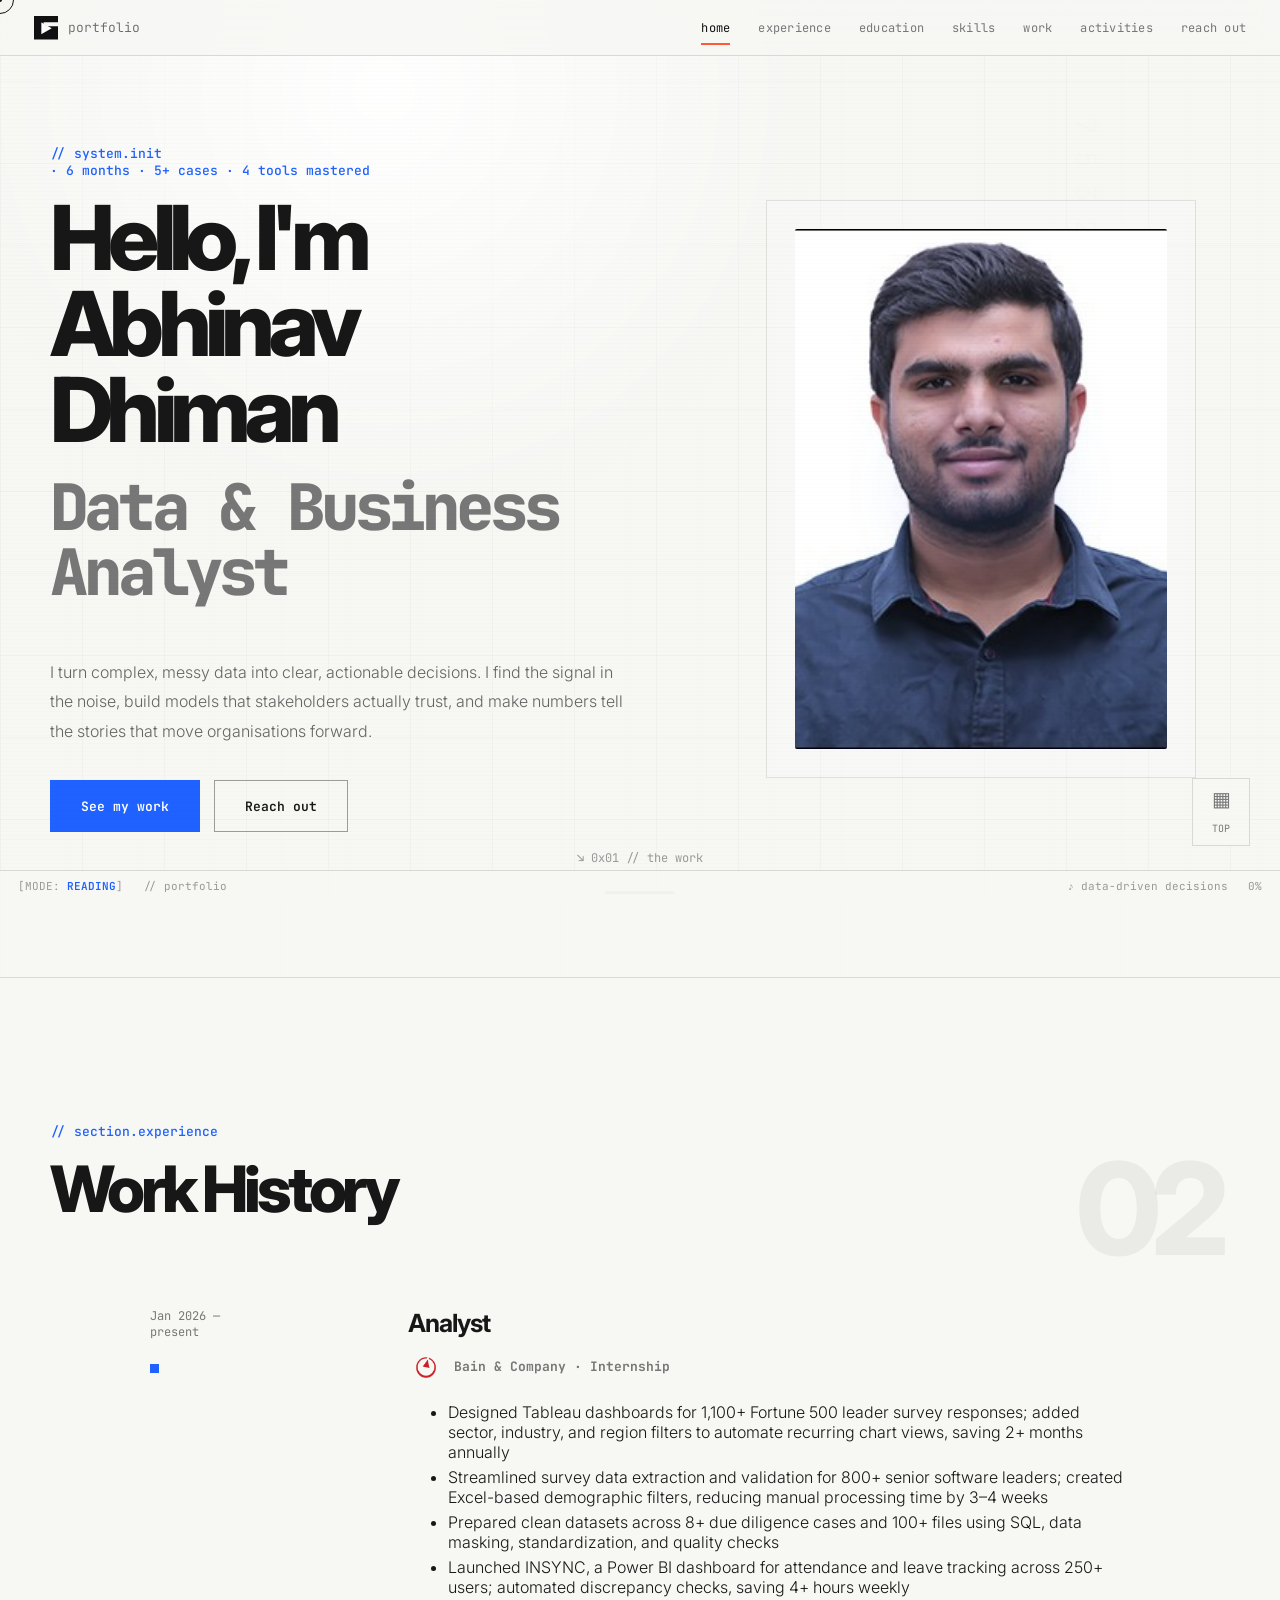
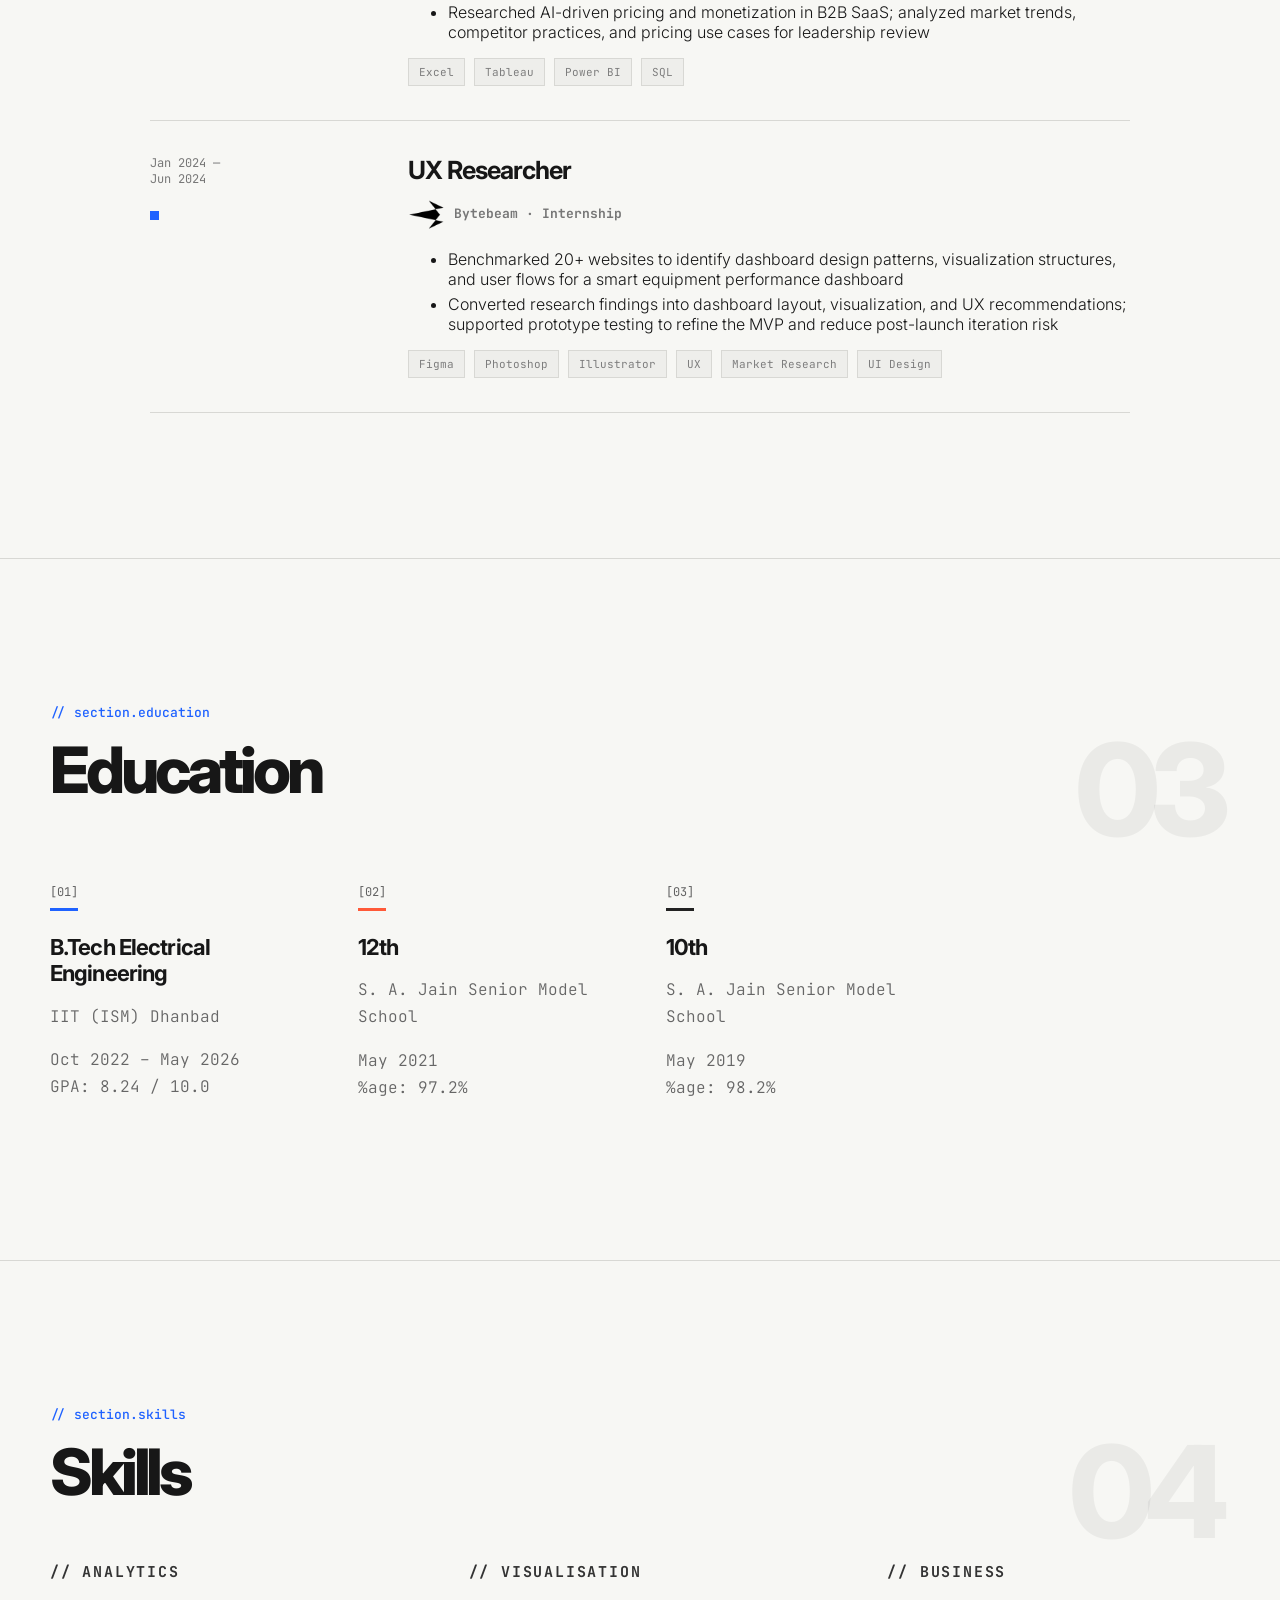
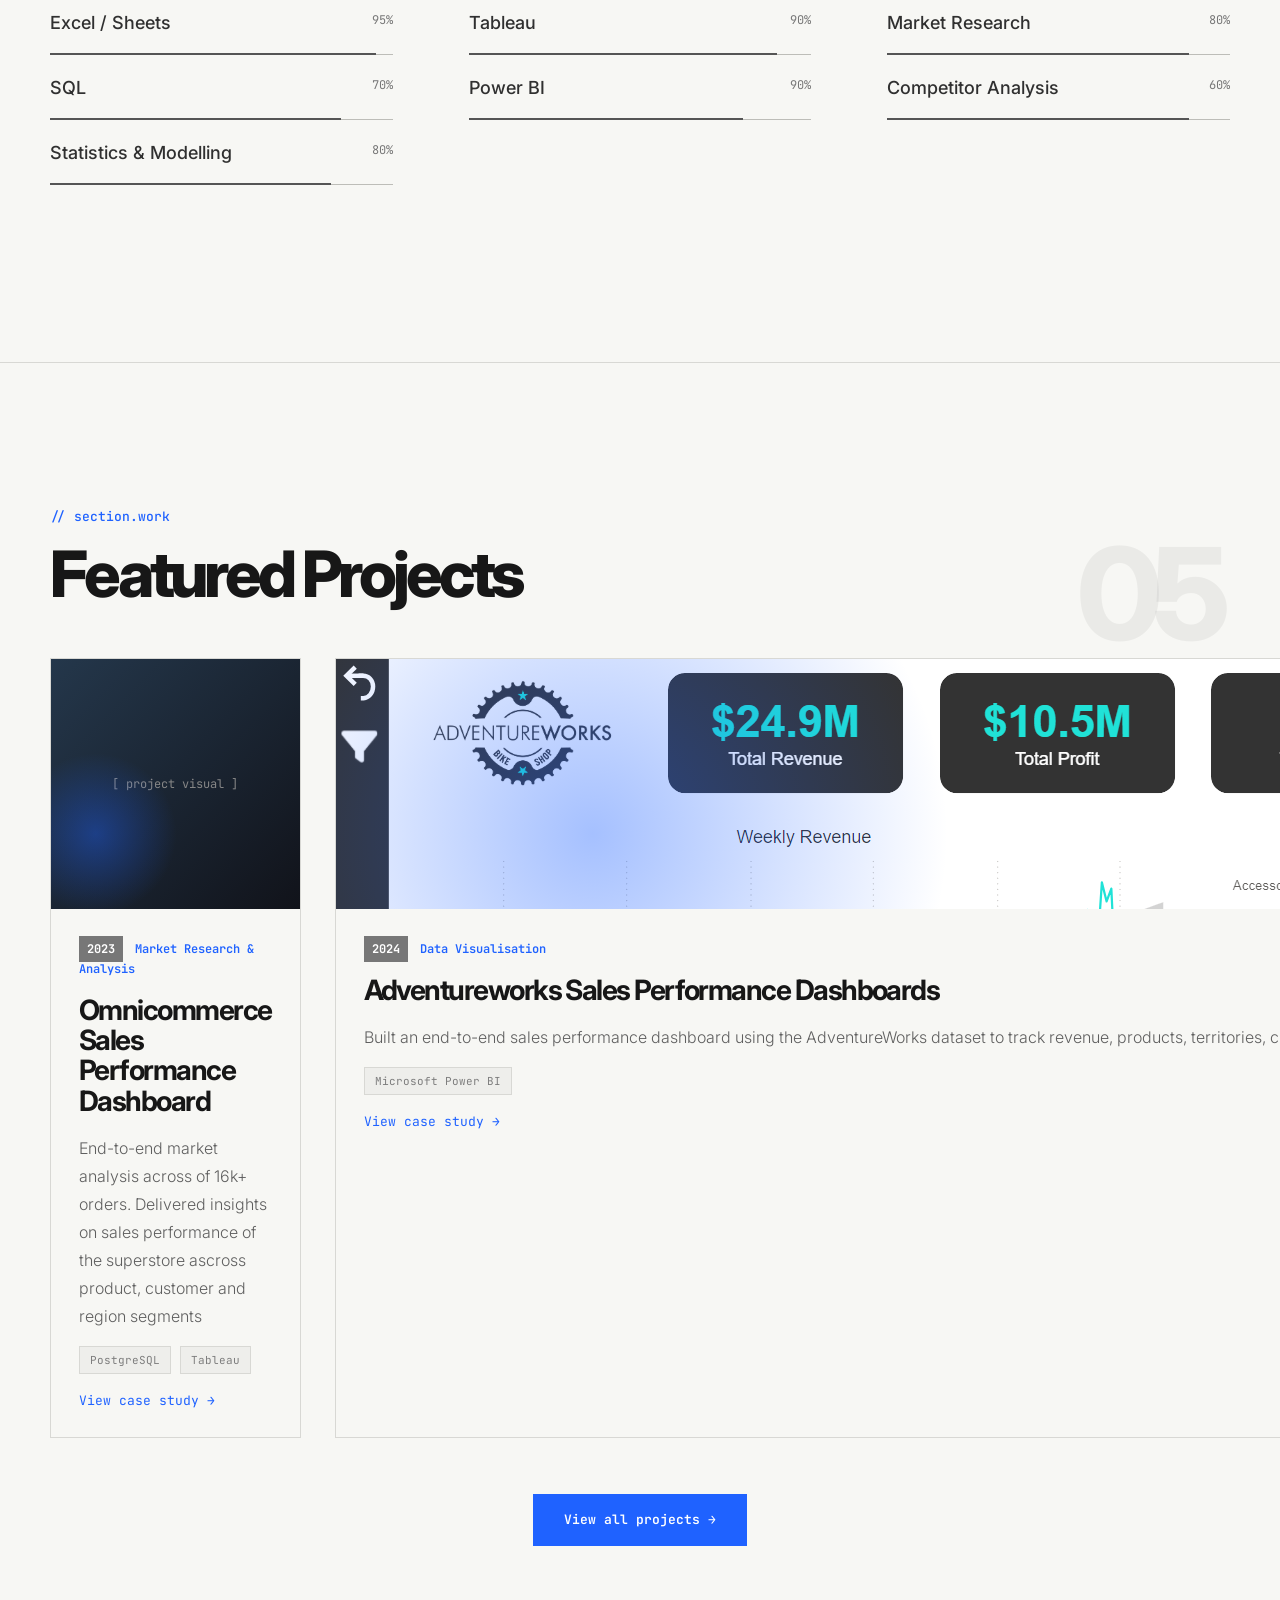
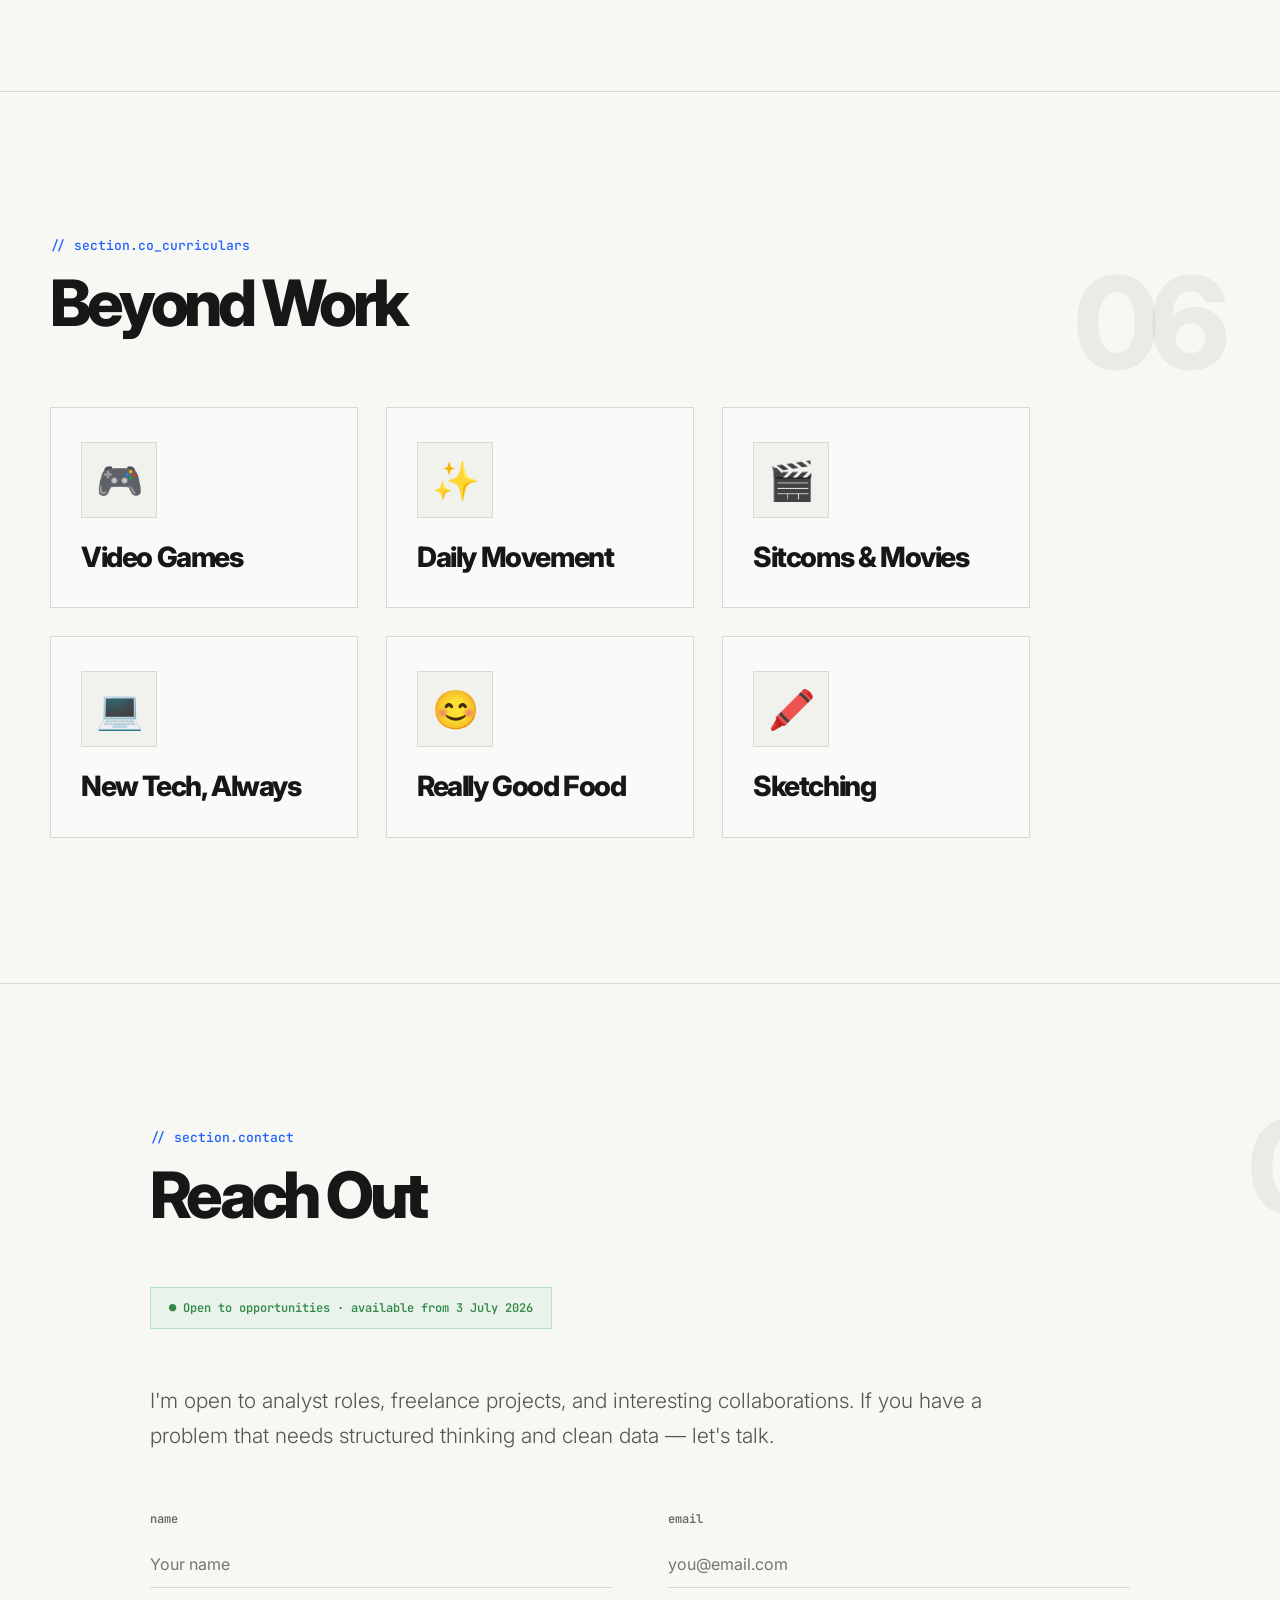
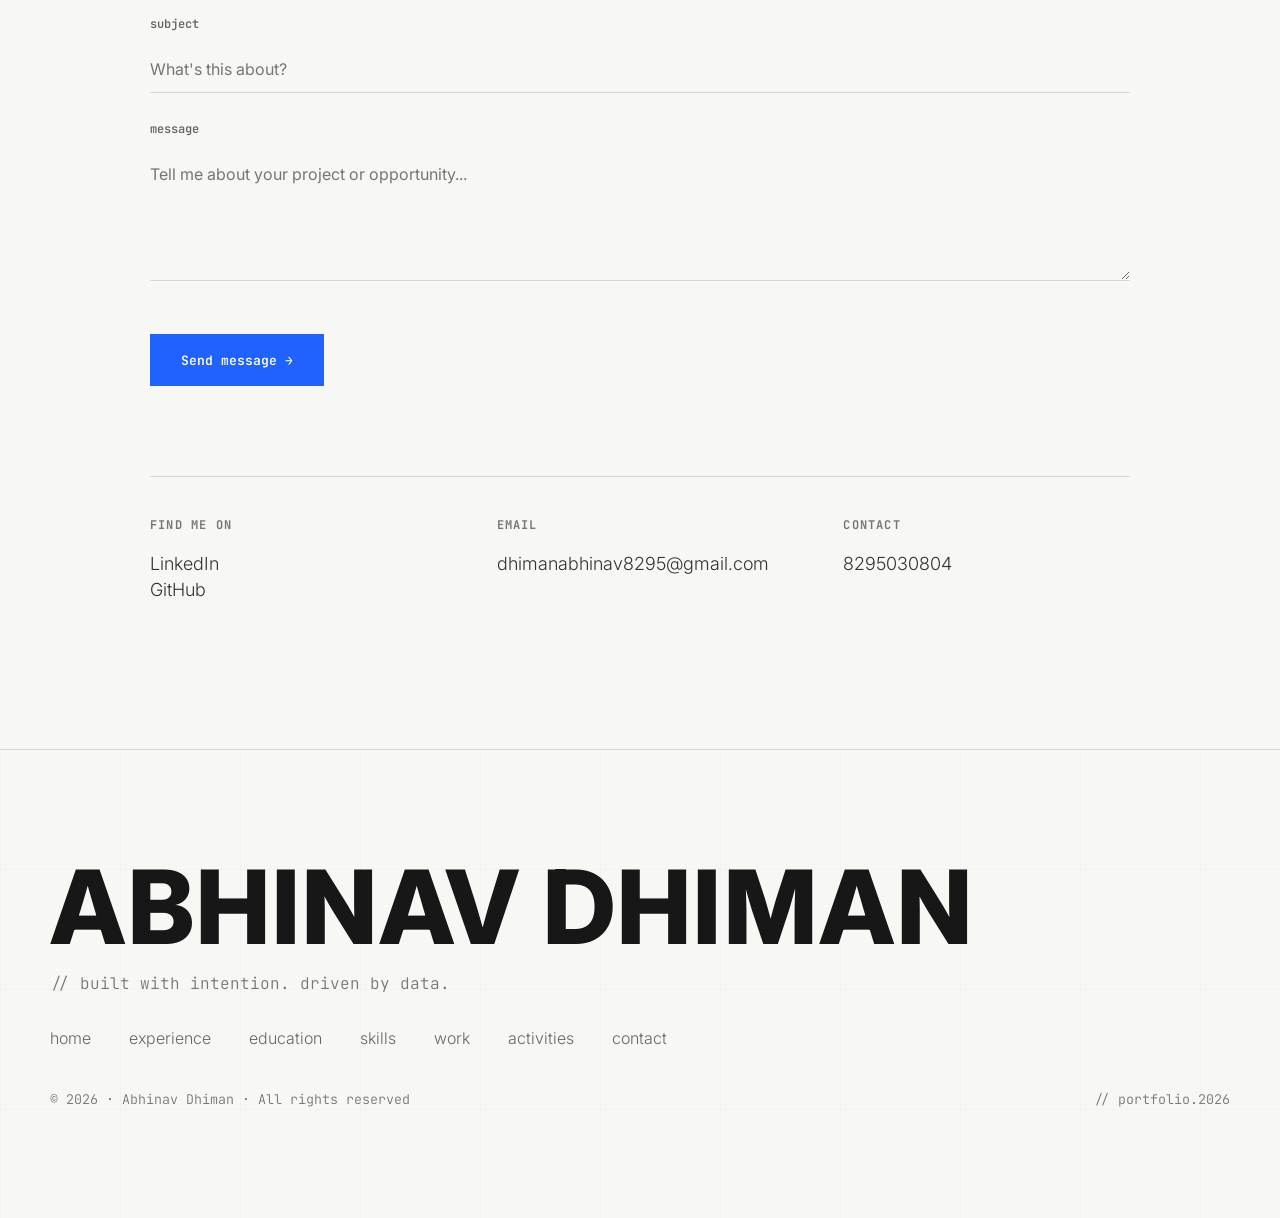
==== commit 964f36a9: "pictures" ====
--- a/index.html
+++ b/index.html
@@ -150,30 +150,30 @@
           <article class="project-card reveal">
             <div class="visual">[ project visual ]</div>
             <div class="project-info">
-              <span class="year">2023</span><span class="role">Market Research</span>
-              <h3>Omnicommerce Sales Dashboard</h3>
-              <p>End-to-end market analysis across 12 competitors. Delivered insights that directly informed a major product pivot approved in 2 weeks.</p>
-              <div class="tags"><span>Research</span><span>Excel</span><span>Strategy</span></div>
+              <span class="year">2023</span><span class="role">Market Research & Analysis</span>
+              <h3>Omnicommerce Sales Performance Dashboard</h3>
+              <p>End-to-end market analysis across of 16k+ orders. Delivered insights on sales performance of the superstore ascross product, customer and region segments</p>
+              <div class="tags"><span>PostgreSQL</span><span>Tableau</span></div>
               <a href="omnicommerce.html">View case study →</a>
             </div>
           </article>
           <article class="project-card reveal">
-            <div class="visual">[ project visual ]</div>
+            <div class="visual"><img src="images/adventureworks-exec-dashboard.png"></div>
             <div class="project-info">
-              <span class="year">2024</span><span class="role">Data Analysis</span>
+              <span class="year">2024</span><span class="role">Data Visualisation</span>
               <h3>Adventureworks Sales Performance Dashboards</h3>
               <p>Built an end-to-end sales performance dashboard using the AdventureWorks dataset to track revenue, products, territories, customers, and monthly sales trends.</p>
-              <div class="tags"><span>SQL</span><span>Power BI</span><span>Excel</span></div>
+              <div class="tags"><span>Microsoft Power BI</span></div>
               <a href="adventureworks.html">View case study →</a>
             </div>
           </article>
           <article class="project-card reveal">
-            <div class="visual">[ project visual ]</div>
+            <div class="visual"><img src="images/excel-model.png"></div>
             <div class="project-info">
-              <span class="year">2023</span><span class="role">Dashboard</span>
+              <span class="year">2023</span><span class="role">Excel Automation Model</span>
               <h3>Stack Overflow Developer Survey Analysis</h3>
               <p>Built an interactive developer survey dashboard to analyse tools, languages, roles, experience levels, compensation bands, and AI adoption patterns.</p>
-              <div class="tags"><span>Python</span><span>SQL</span><span>Tableau</span></div>
+              <div class="tags"><span>Microsoft Excel</span></div>
               <a href="stackoverflow.html">View case study →</a>
             </div>
           </article>
--- a/styles.css
+++ b/styles.css
@@ -318,4 +318,128 @@
   #activities .activity-card-v2 {
     min-height: 160px;
   }
+}
+
+/* AdventureWorks Power BI case page additions — designed to sit on top of the existing portfolio CSS */
+.case-study-page .nav a[href="index.html#work"]{color:#111}
+.aw-hero-preview{
+  border:1px solid var(--line);
+  background:rgba(255,255,255,.28);
+  padding:24px;
+  position:relative;
+  box-shadow:0 24px 70px rgba(0,0,0,.045);
+}
+.aw-hero-preview:before{
+  content:"// powerbi.report.preview";
+  position:absolute;
+  top:-13px;
+  left:20px;
+  background:var(--bg);
+  padding:0 8px;
+  font:700 11px var(--mono);
+  letter-spacing:.08em;
+  color:#888;
+}
+.aw-screen{
+  border:1px solid #1f1f1f;
+  background:#111;
+  overflow:hidden;
+}
+.aw-screen-bar{
+  height:32px;
+  display:flex;
+  align-items:center;
+  justify-content:space-between;
+  padding:0 12px;
+  background:#171717;
+  border-bottom:1px solid rgba(255,255,255,.10);
+  color:#aaa;
+  font:600 10px var(--mono);
+  letter-spacing:.08em;
+  text-transform:uppercase;
+}
+.aw-dots{display:flex;gap:7px;align-items:center}
+.aw-dots i{width:8px;height:8px;border-radius:50%;display:block;background:#747474}
+.aw-dots i:nth-child(2){background:#999}.aw-dots i:nth-child(3){background:#20ddd8}
+.aw-screen img{display:block;width:100%;aspect-ratio:16/9;object-fit:cover;object-position:top left;background:#fff}
+.aw-preview-metrics{display:grid;grid-template-columns:repeat(4,1fr);gap:1px;border:1px solid var(--line);background:var(--line);margin-top:18px}
+.aw-preview-metrics div{background:var(--bg);padding:16px 12px;min-height:94px}
+.aw-preview-metrics b{display:block;color:#111;font-size:28px;line-height:1;letter-spacing:-.06em;font-weight:800}
+.aw-preview-metrics span{display:block;margin-top:8px;font:700 10px/1.5 var(--mono);color:#777;text-transform:uppercase}
+.aw-image-showcase{
+  border:1px solid var(--line);
+  background:rgba(255,255,255,.22);
+  padding:22px;
+  position:relative;
+}
+.aw-image-showcase.featured{padding:28px;background:rgba(255,255,255,.30)}
+.aw-image-wrap{border:1px solid #1d1d1d;background:#111;overflow:hidden;position:relative}
+.aw-image-wrap img{display:block;width:100%;height:auto;background:#fff}
+.aw-image-wrap:after{
+  content:"dashboard screenshot";
+  position:absolute;
+  right:12px;
+  bottom:12px;
+  padding:7px 9px;
+  background:#111;
+  color:#fff;
+  font:700 10px var(--mono);
+  letter-spacing:.08em;
+  text-transform:uppercase;
+  opacity:.86;
+}
+.aw-shot-caption{display:flex;align-items:flex-start;justify-content:space-between;gap:24px;padding-top:18px}
+.aw-shot-caption h3{margin:0 0 8px}
+.aw-shot-caption p{margin:0;color:#606060;line-height:1.75}
+.aw-badge{font:700 11px var(--mono);color:#fff;background:#777;padding:7px 9px;white-space:nowrap;text-transform:uppercase}
+.aw-badge.blue{background:var(--blue)}.aw-badge.black{background:#111}.aw-badge.orange{background:var(--orange)}
+.aw-page-grid{display:grid;grid-template-columns:repeat(2,1fr);gap:28px;margin-top:34px}
+.aw-page-card{border:1px solid var(--line);background:rgba(255,255,255,.22);padding:18px;transition:.25s ease}
+.aw-page-card:hover{transform:translateY(-5px);border-color:var(--blue);box-shadow:0 20px 55px rgba(0,0,0,.06)}
+.aw-page-card .aw-image-wrap img{aspect-ratio:16/9;object-fit:cover;object-position:top left}
+.aw-page-card .aw-shot-caption{display:block;padding-top:16px}
+.aw-page-card .aw-shot-caption p{font-size:14px}
+.aw-metric-strip{display:grid;grid-template-columns:repeat(5,1fr);gap:1px;border:1px solid var(--line);background:var(--line);margin-top:36px}
+.aw-metric-strip div{background:var(--bg);padding:24px 18px}
+.aw-metric-strip b{display:block;font-size:30px;line-height:1;letter-spacing:-.06em}.aw-metric-strip span{display:block;margin-top:10px;font:700 10px/1.55 var(--mono);color:#777;text-transform:uppercase}
+.aw-model-list{border:1px solid var(--line);background:rgba(255,255,255,.20)}
+.aw-model-row{display:grid;grid-template-columns:210px 1fr;gap:24px;padding:20px 22px;border-bottom:1px solid var(--line)}
+.aw-model-row:last-child{border-bottom:0}.aw-model-row b{font:800 13px var(--mono);letter-spacing:.08em;text-transform:uppercase;color:#111}.aw-model-row span{color:#666;line-height:1.65}
+.aw-link-card{display:grid;grid-template-columns:1fr auto;gap:24px;align-items:center;border:1px solid var(--line);background:#111;color:#fff;padding:34px;margin-top:34px}
+.aw-link-card h2{color:#fff;margin-bottom:8px}.aw-link-card p{color:#cfcfcf;margin:0}.aw-link-card .btn.secondary{color:#fff;border-color:rgba(255,255,255,.35);background:rgba(255,255,255,.04)}
+.aw-small-note{font:600 12px var(--mono);color:#888;margin-top:16px;line-height:1.7}
+@media(max-width:980px){
+  .aw-preview-metrics,.aw-metric-strip,.aw-page-grid{grid-template-columns:1fr}
+  .aw-shot-caption,.aw-link-card,.aw-model-row{display:block}
+  .aw-shot-caption .aw-badge{display:inline-block;margin-top:14px}
+  .aw-model-row b{display:block;margin-bottom:8px}
+  .aw-hero-preview{padding:16px}
+}
+
+.excel-embed-frame {
+  width: 100%;
+  margin-top: 42px;
+  border: 1px solid var(--line);
+  background: rgba(255, 255, 255, 0.32);
+  padding: 18px;
+  box-shadow: 0 22px 60px rgba(0, 0, 0, 0.06);
+  overflow: hidden;
+}
+
+.excel-embed-frame iframe {
+  display: block;
+  width: 100%;
+  min-height: 720px;
+  border: 1px solid var(--line);
+  background: #fff;
+}
+
+@media (max-width: 980px) {
+  .excel-embed-frame {
+    padding: 10px;
+  }
+
+  .excel-embed-frame iframe {
+    min-height: 620px;
+  }
 }
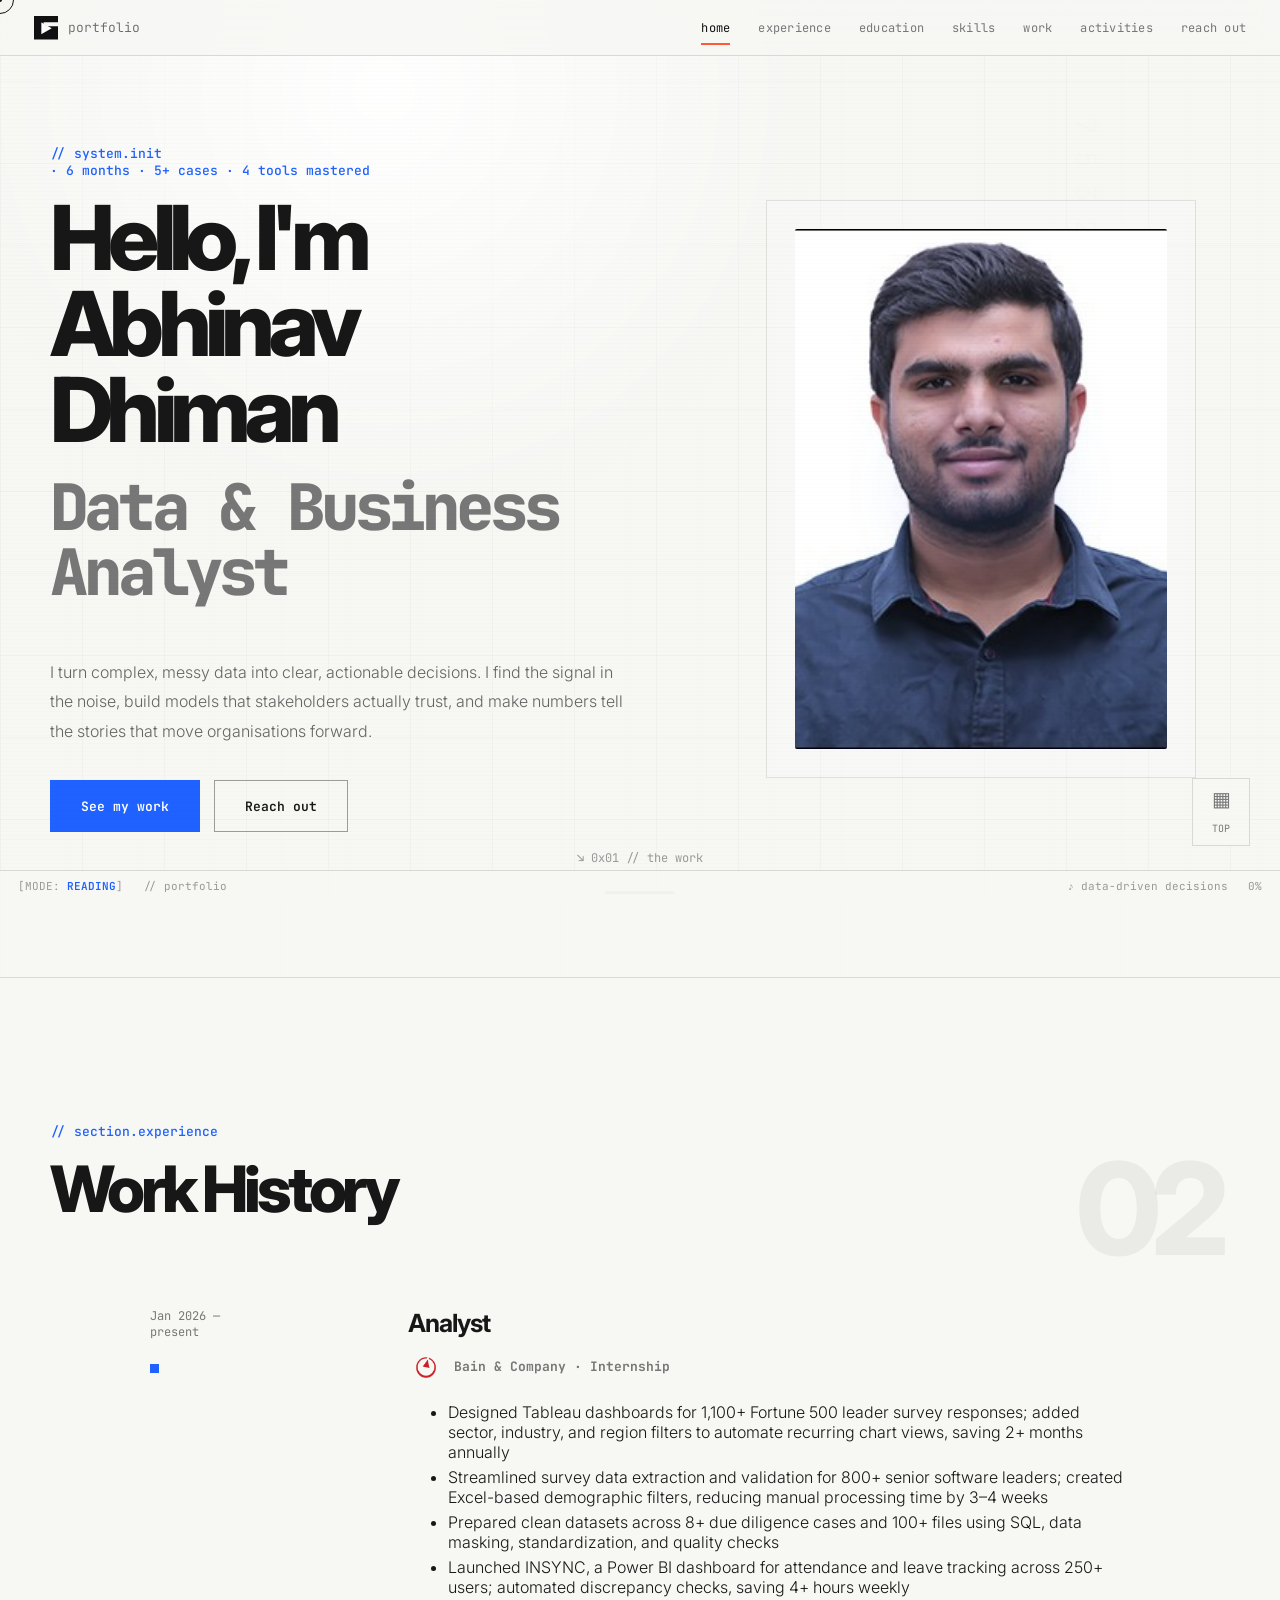
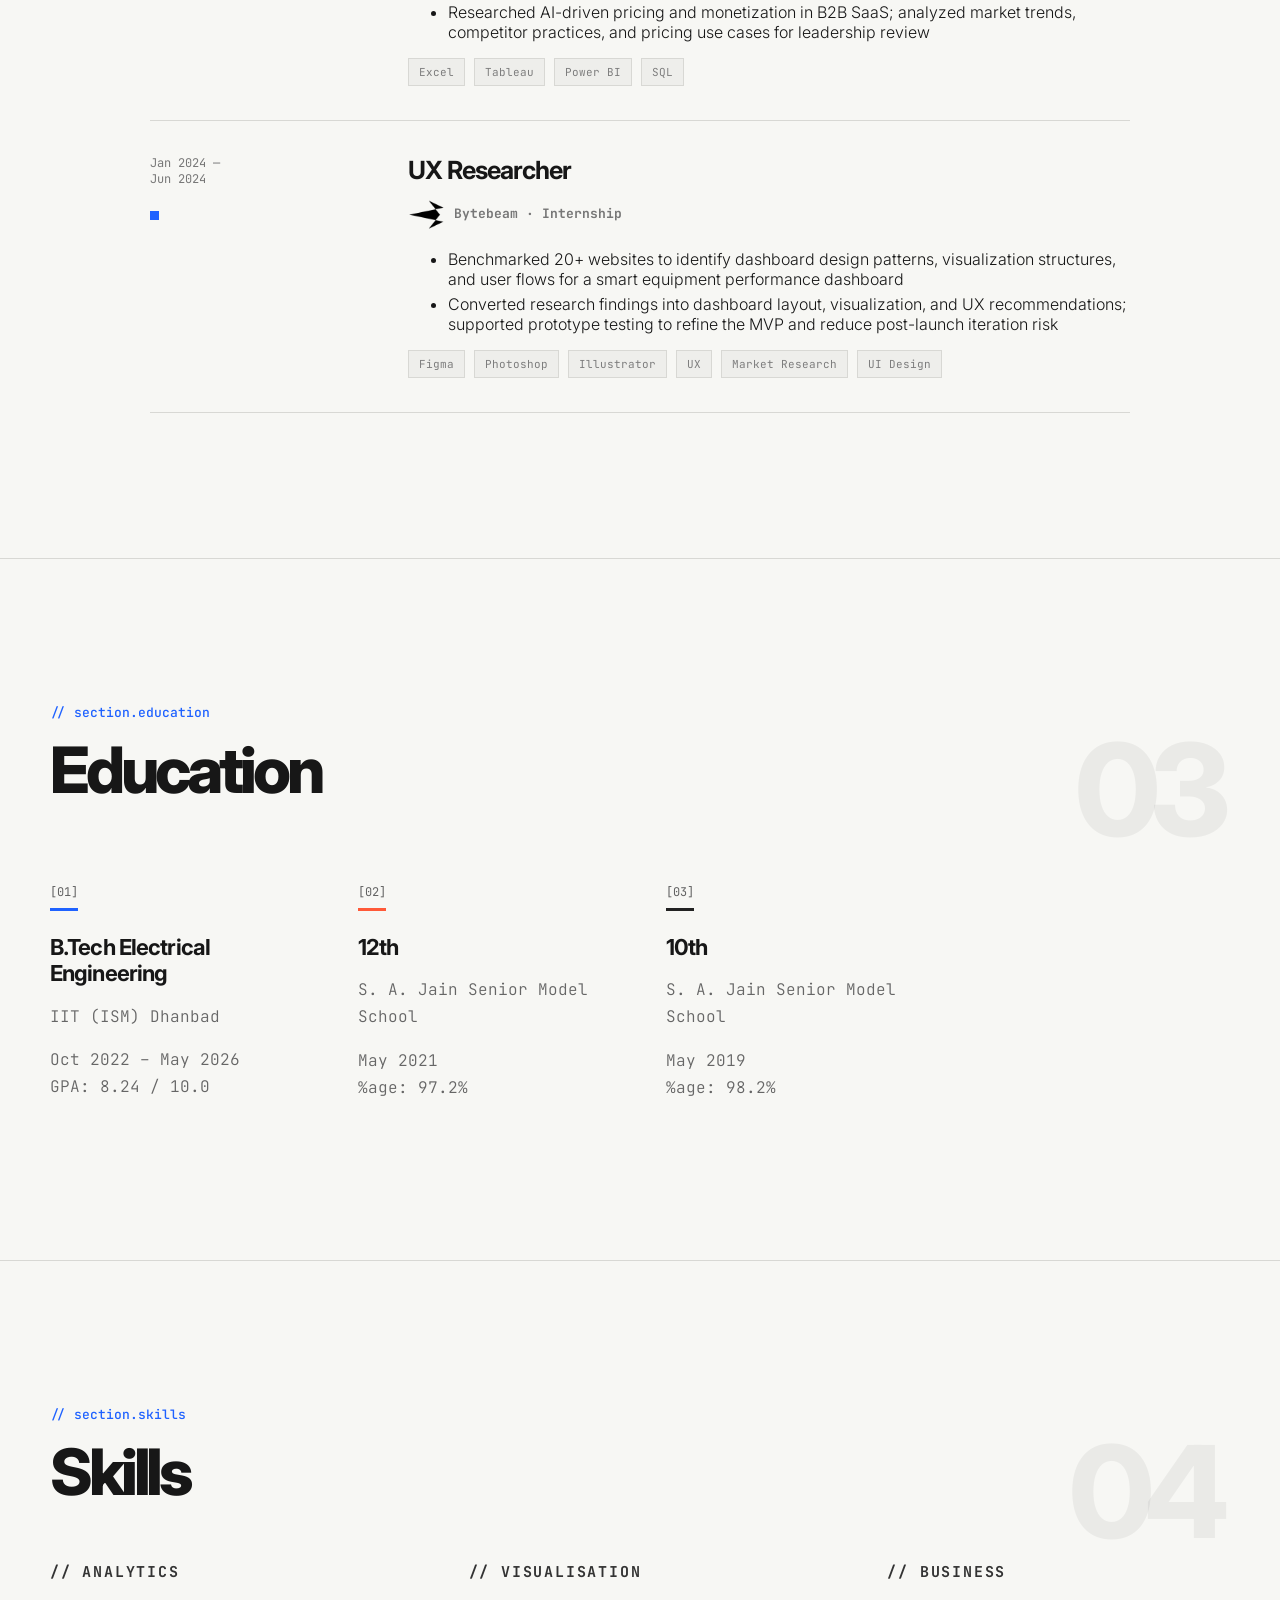
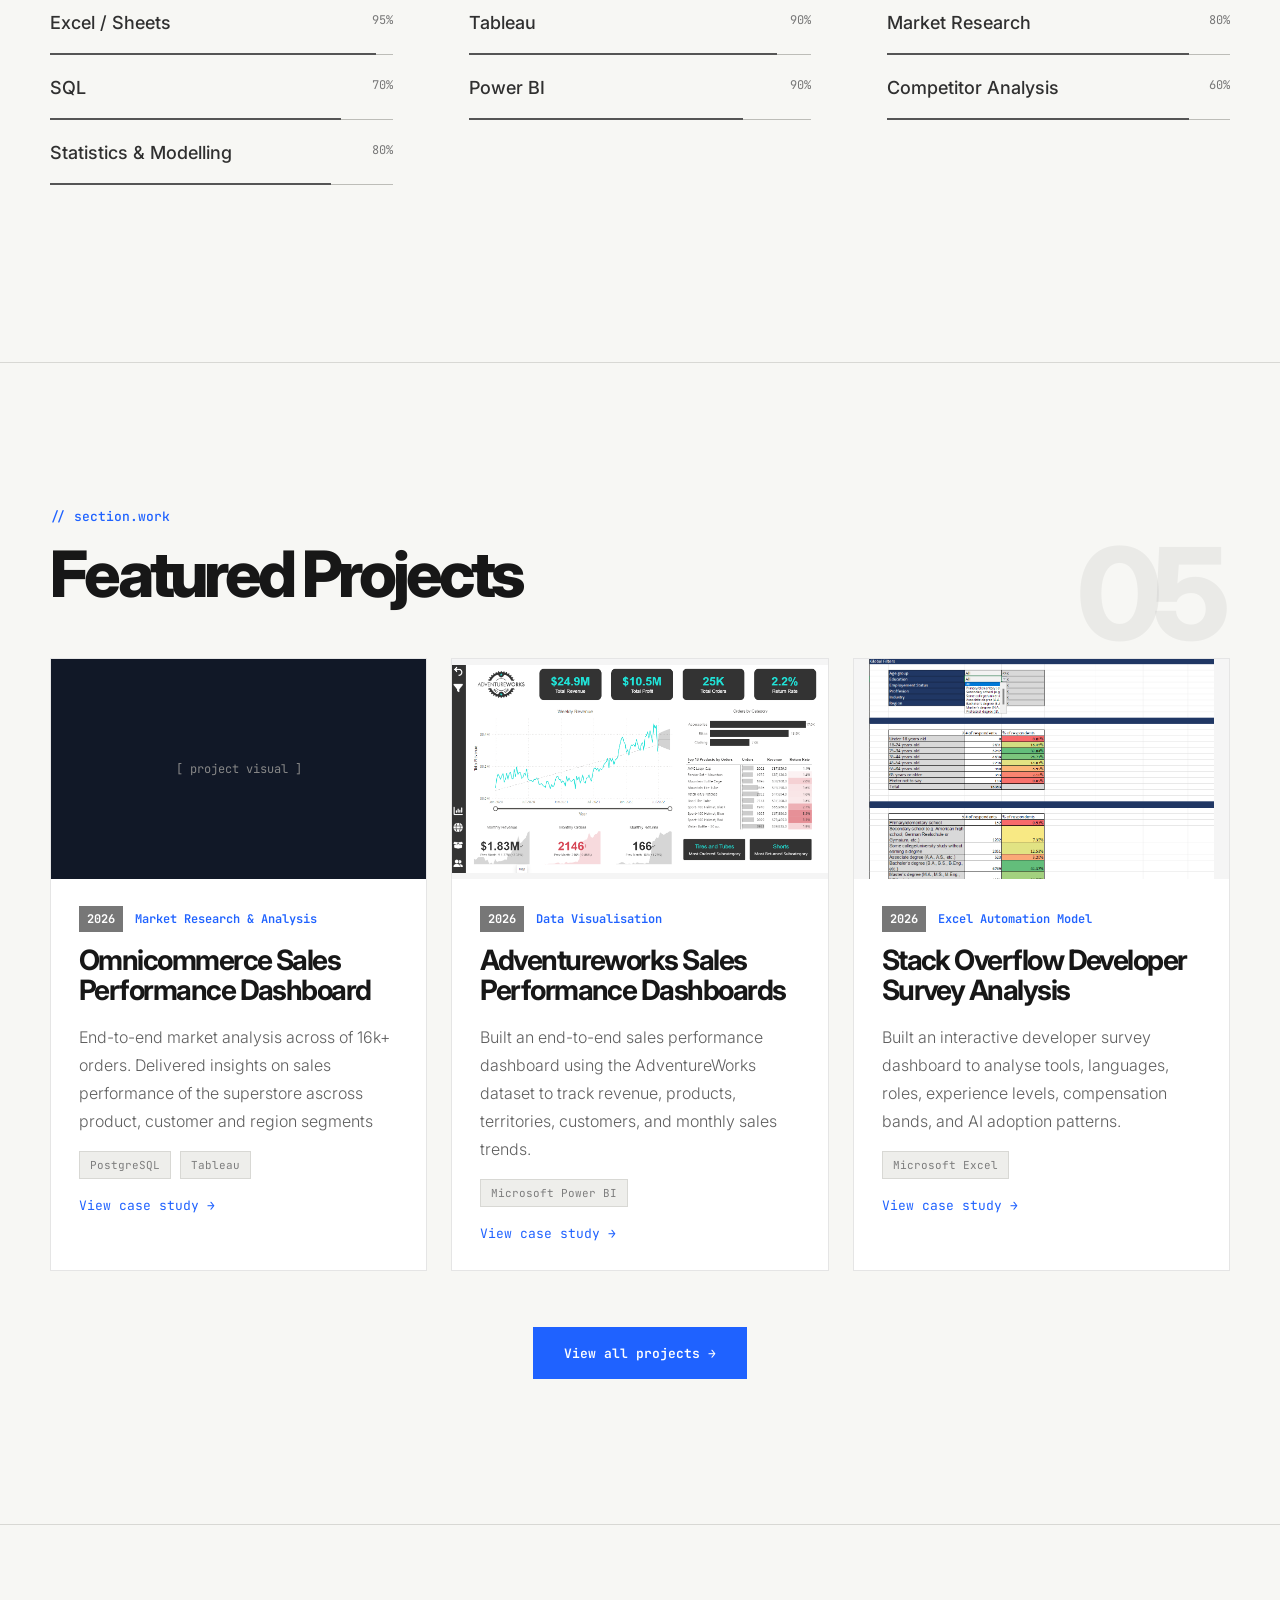
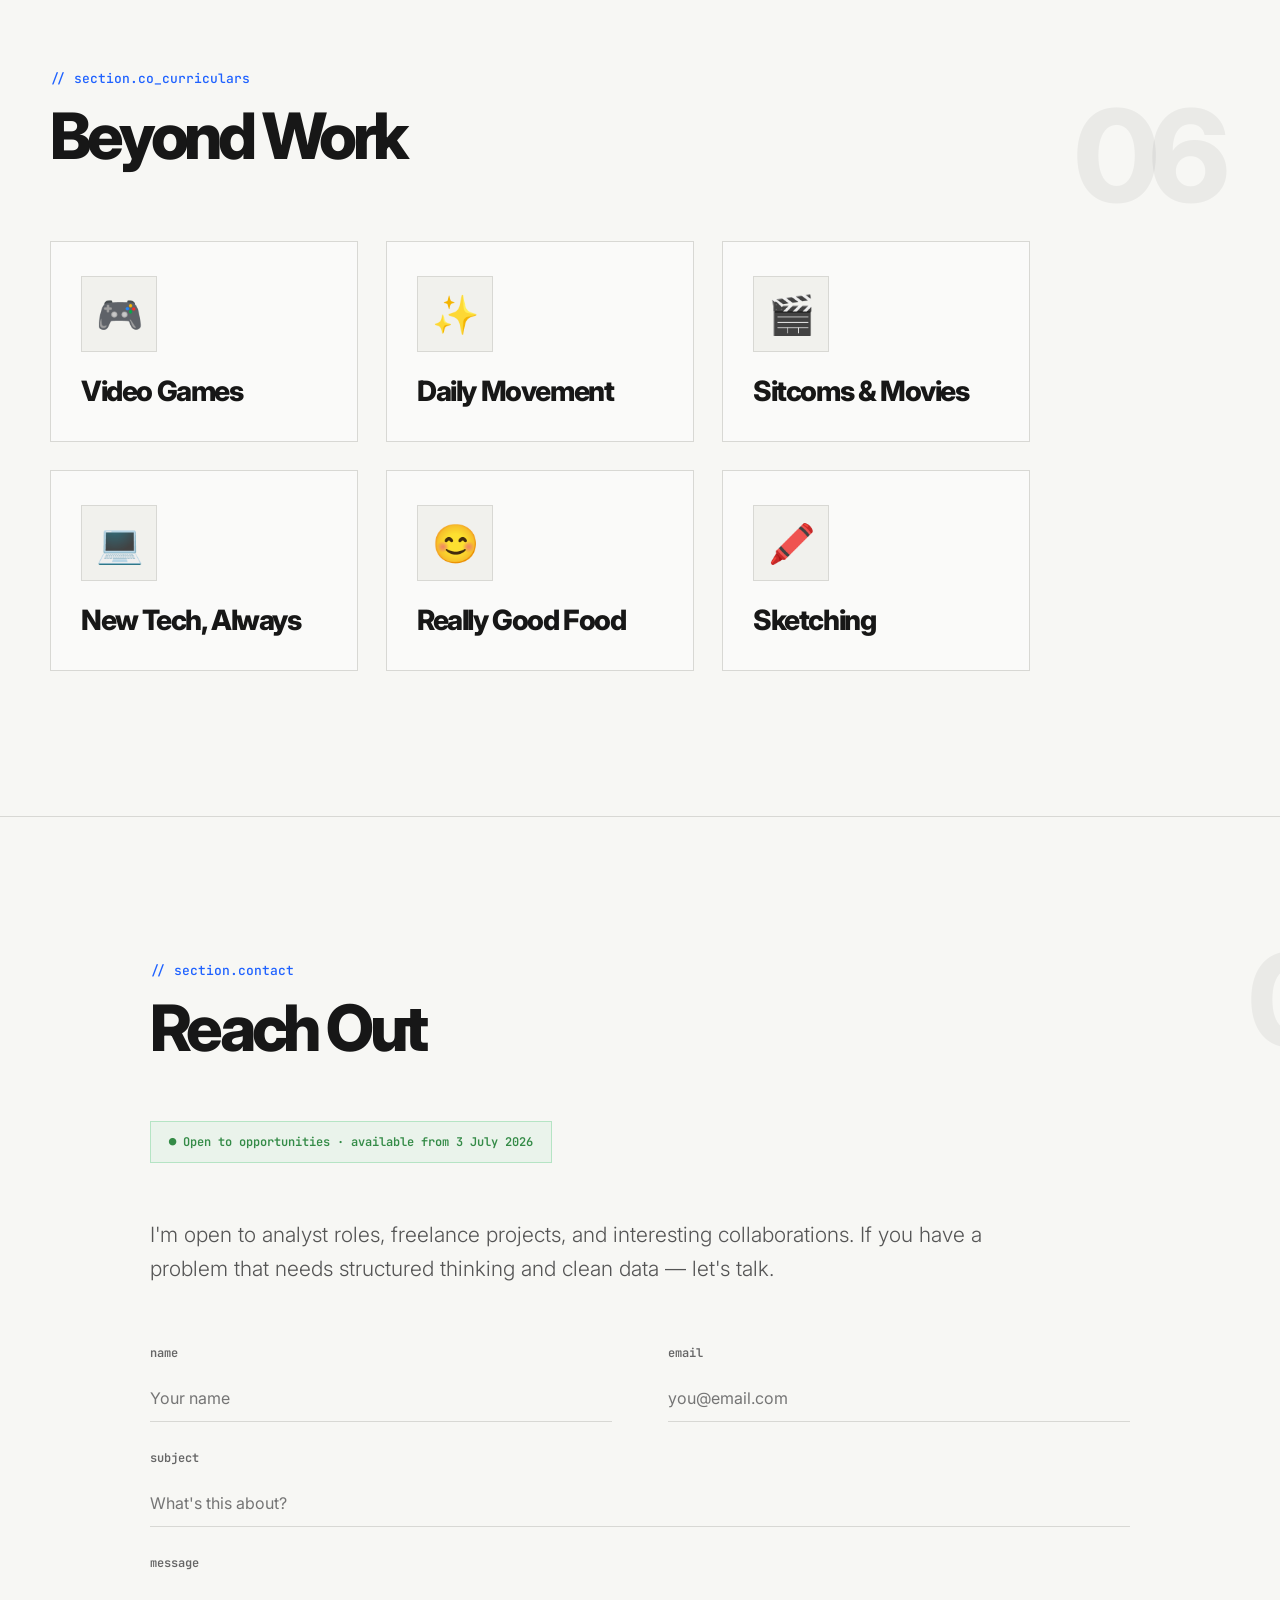
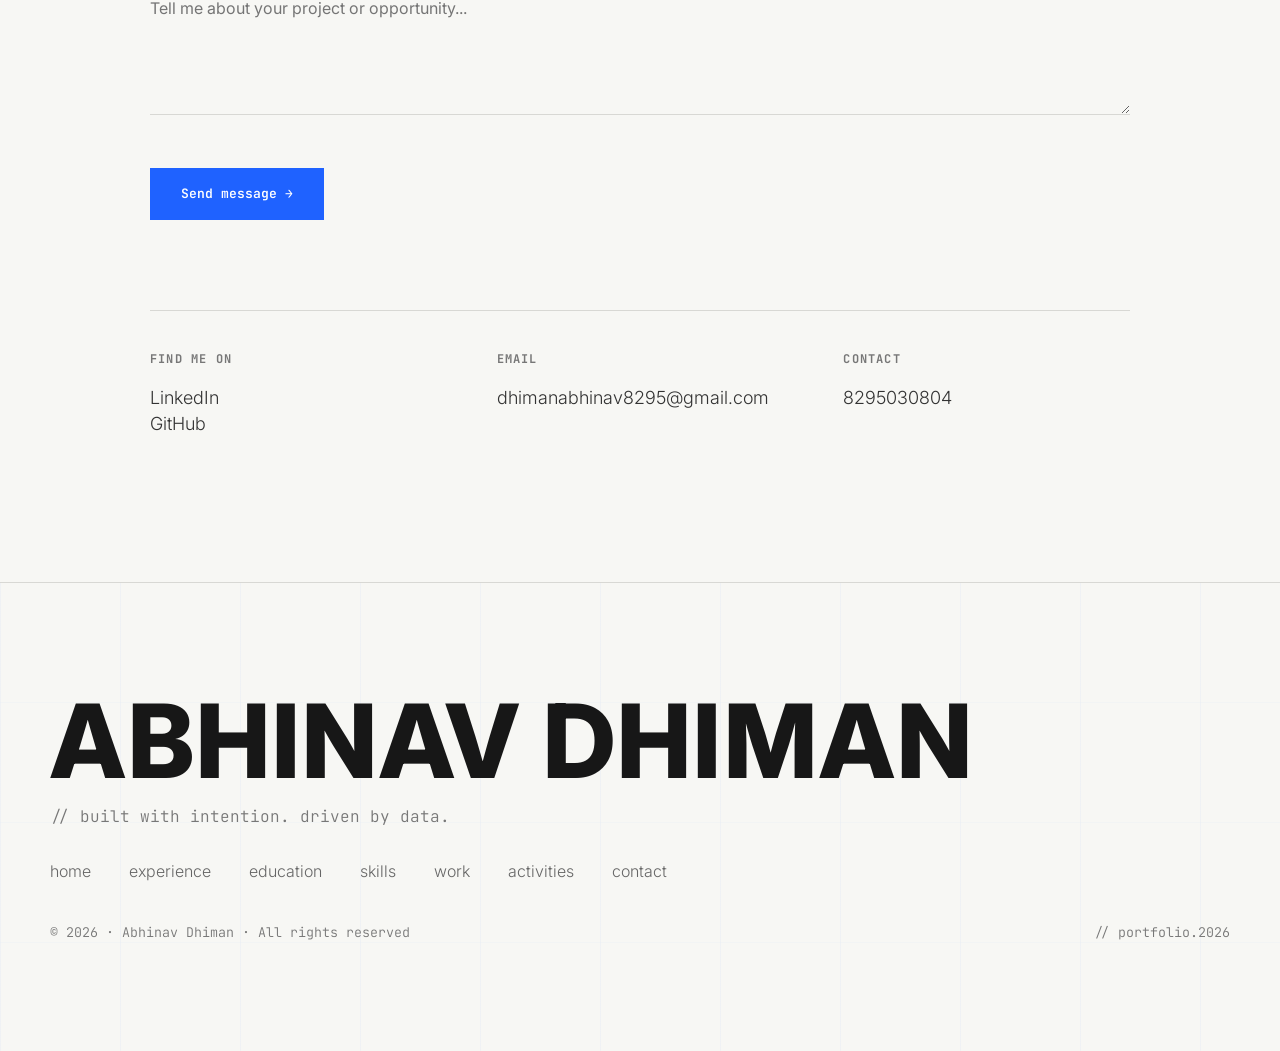
==== commit 8c1ef20c: "css" ====
--- a/index.html
+++ b/index.html
@@ -150,7 +150,7 @@
           <article class="project-card reveal">
             <div class="visual">[ project visual ]</div>
             <div class="project-info">
-              <span class="year">2023</span><span class="role">Market Research & Analysis</span>
+              <span class="year">2026</span><span class="role">Market Research & Analysis</span>
               <h3>Omnicommerce Sales Performance Dashboard</h3>
               <p>End-to-end market analysis across of 16k+ orders. Delivered insights on sales performance of the superstore ascross product, customer and region segments</p>
               <div class="tags"><span>PostgreSQL</span><span>Tableau</span></div>
@@ -160,7 +160,7 @@
           <article class="project-card reveal">
             <div class="visual"><img src="images/adventureworks-exec-dashboard.png"></div>
             <div class="project-info">
-              <span class="year">2024</span><span class="role">Data Visualisation</span>
+              <span class="year">2026</span><span class="role">Data Visualisation</span>
               <h3>Adventureworks Sales Performance Dashboards</h3>
               <p>Built an end-to-end sales performance dashboard using the AdventureWorks dataset to track revenue, products, territories, customers, and monthly sales trends.</p>
               <div class="tags"><span>Microsoft Power BI</span></div>
@@ -170,7 +170,7 @@
           <article class="project-card reveal">
             <div class="visual"><img src="images/excel-model.png"></div>
             <div class="project-info">
-              <span class="year">2023</span><span class="role">Excel Automation Model</span>
+              <span class="year">2026</span><span class="role">Excel Automation Model</span>
               <h3>Stack Overflow Developer Survey Analysis</h3>
               <p>Built an interactive developer survey dashboard to analyse tools, languages, roles, experience levels, compensation bands, and AI adoption patterns.</p>
               <div class="tags"><span>Microsoft Excel</span></div>
--- a/styles.css
+++ b/styles.css
@@ -442,4 +442,75 @@
   .excel-embed-frame iframe {
     min-height: 620px;
   }
+}
+
+/* Final fix for project cards and images */
+.projects .project-grid {
+  display: grid !important;
+  grid-template-columns: repeat(3, minmax(0, 1fr)) !important;
+  gap: 24px !important;
+  align-items: stretch;
+  width: 100%;
+  max-width: 100%;
+  overflow: hidden;
+}
+
+.projects .project-card {
+  width: 100%;
+  max-width: 100%;
+  min-width: 0;
+  overflow: hidden;
+  border: 1px solid #e5e5e5;
+  background: #fff;
+}
+
+.projects .visual {
+  width: 100%;
+  max-width: 100%;
+  height: 220px;
+  overflow: hidden;
+  background: #111827;
+  display: flex;
+  align-items: center;
+  justify-content: center;
+  position: relative;
+}
+
+.projects .visual img {
+  display: block;
+  width: 100%;
+  max-width: 100%;
+  height: 100%;
+  object-fit: contain;
+  object-position: center;
+  background: #f5f5f5;
+}
+
+/* Prevent text/image from forcing grid wider */
+.projects .project-card,
+.projects .project-card * {
+  min-width: 0;
+}
+
+.projects .project-info h3,
+.projects .project-info p {
+  overflow-wrap: break-word;
+}
+
+/* Tablet */
+@media (max-width: 992px) {
+  .projects .project-grid {
+    grid-template-columns: repeat(2, minmax(0, 1fr)) !important;
+  }
+}
+
+/* Mobile */
+@media (max-width: 600px) {
+  .projects .project-grid {
+    grid-template-columns: 1fr !important;
+  }
+}
+
+.projects .visual::after {
+  display: none !important;
 }
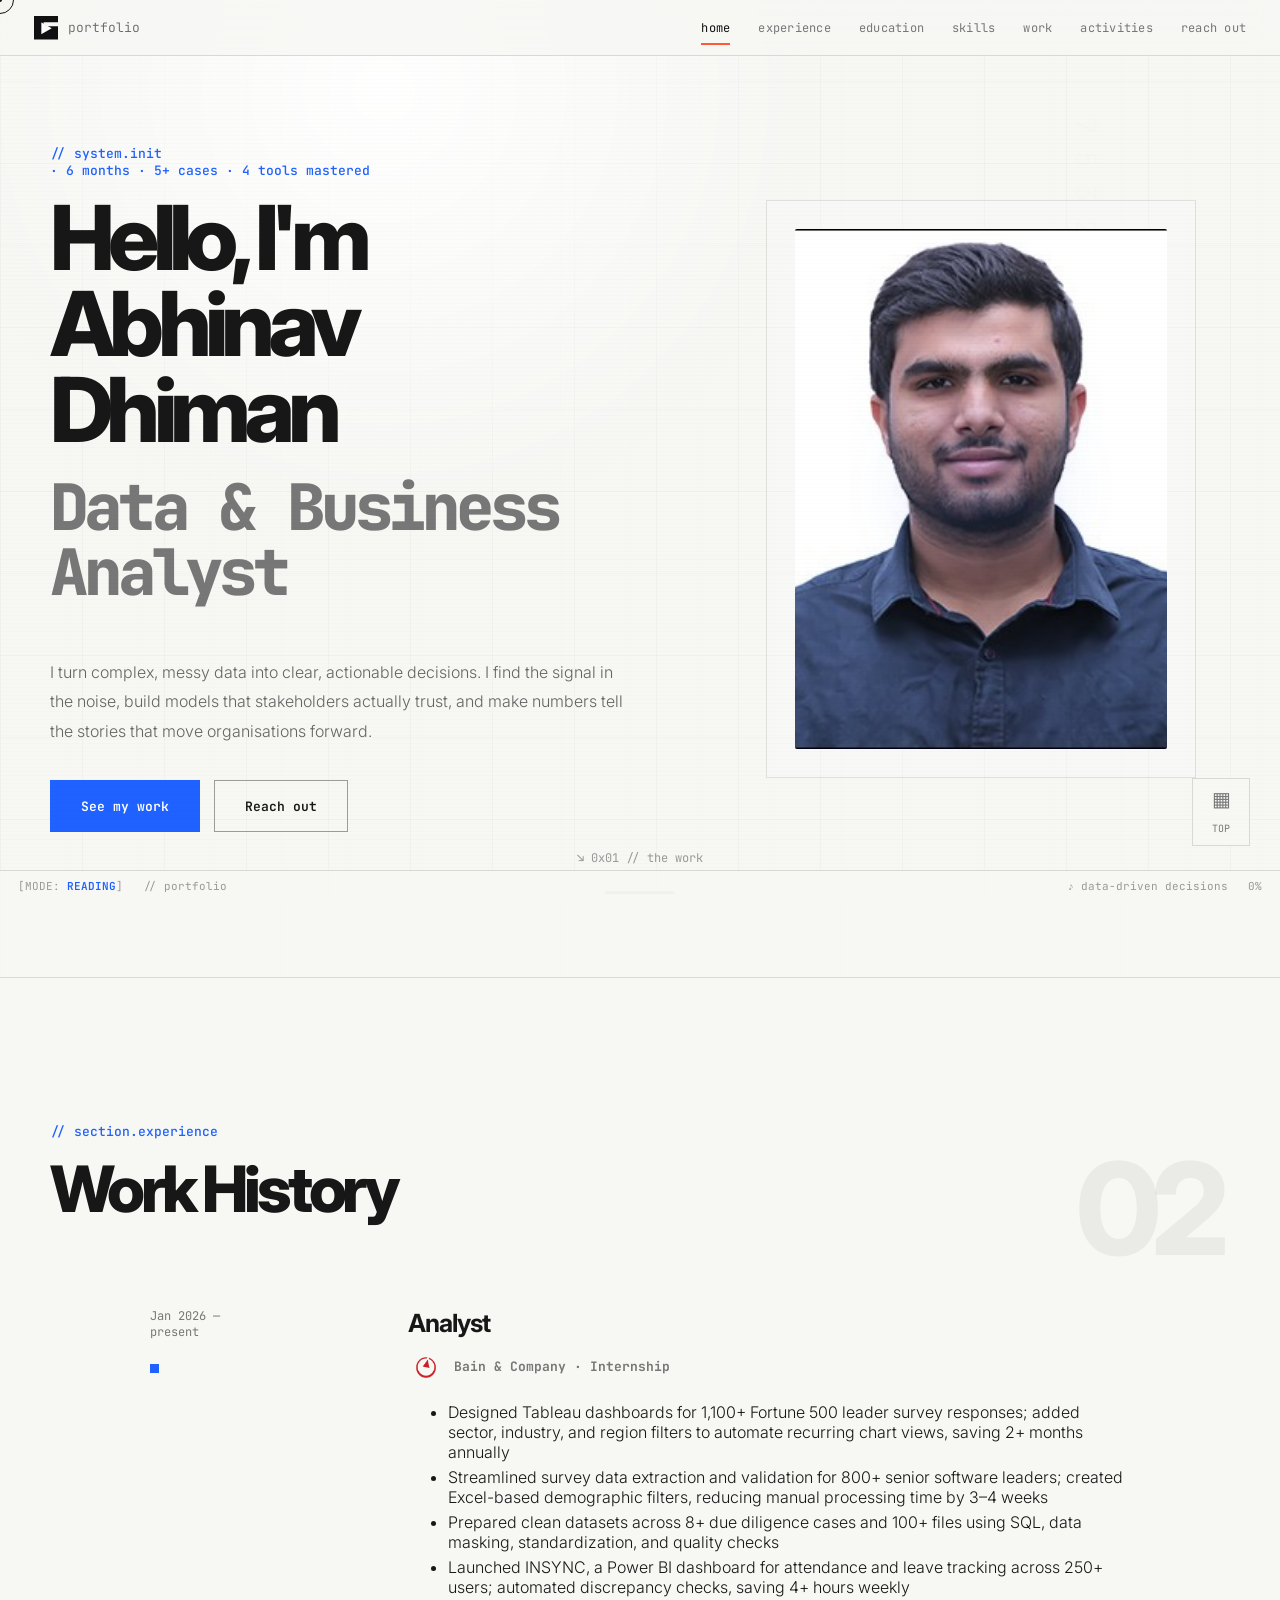
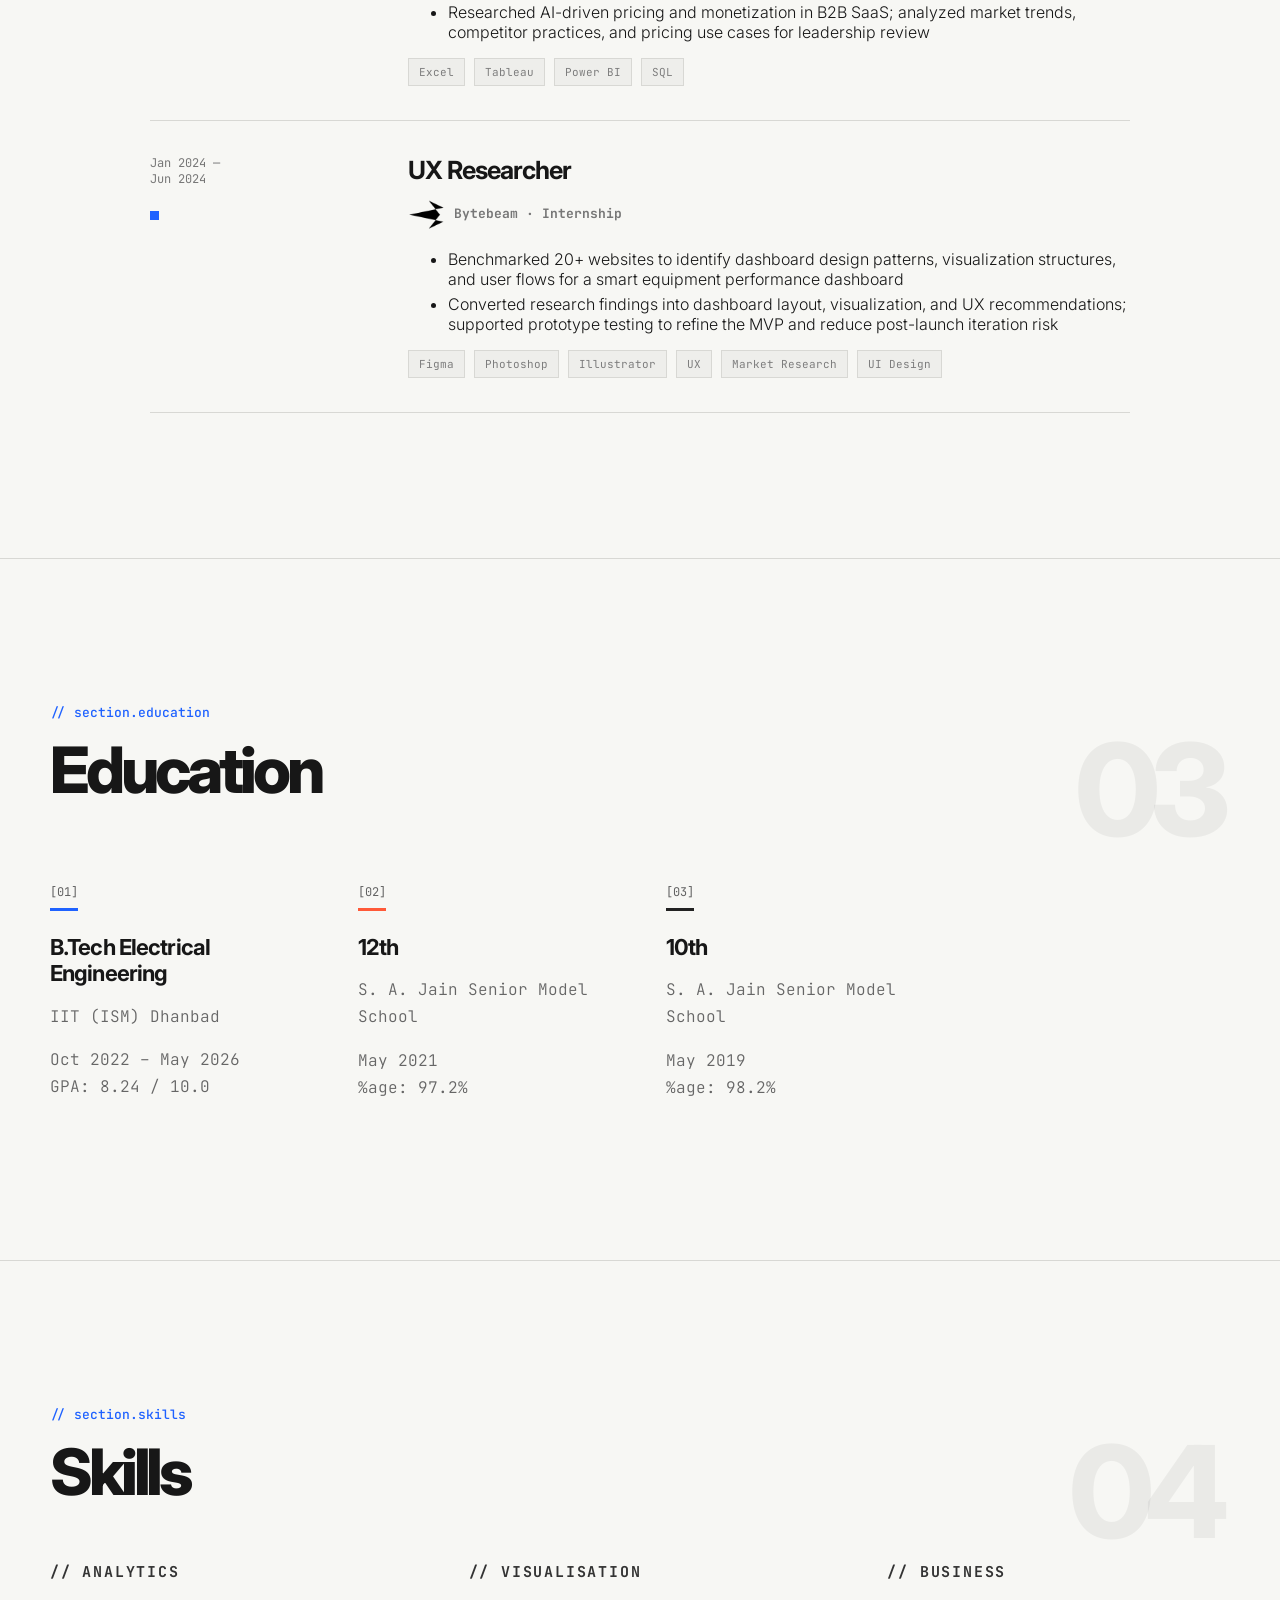
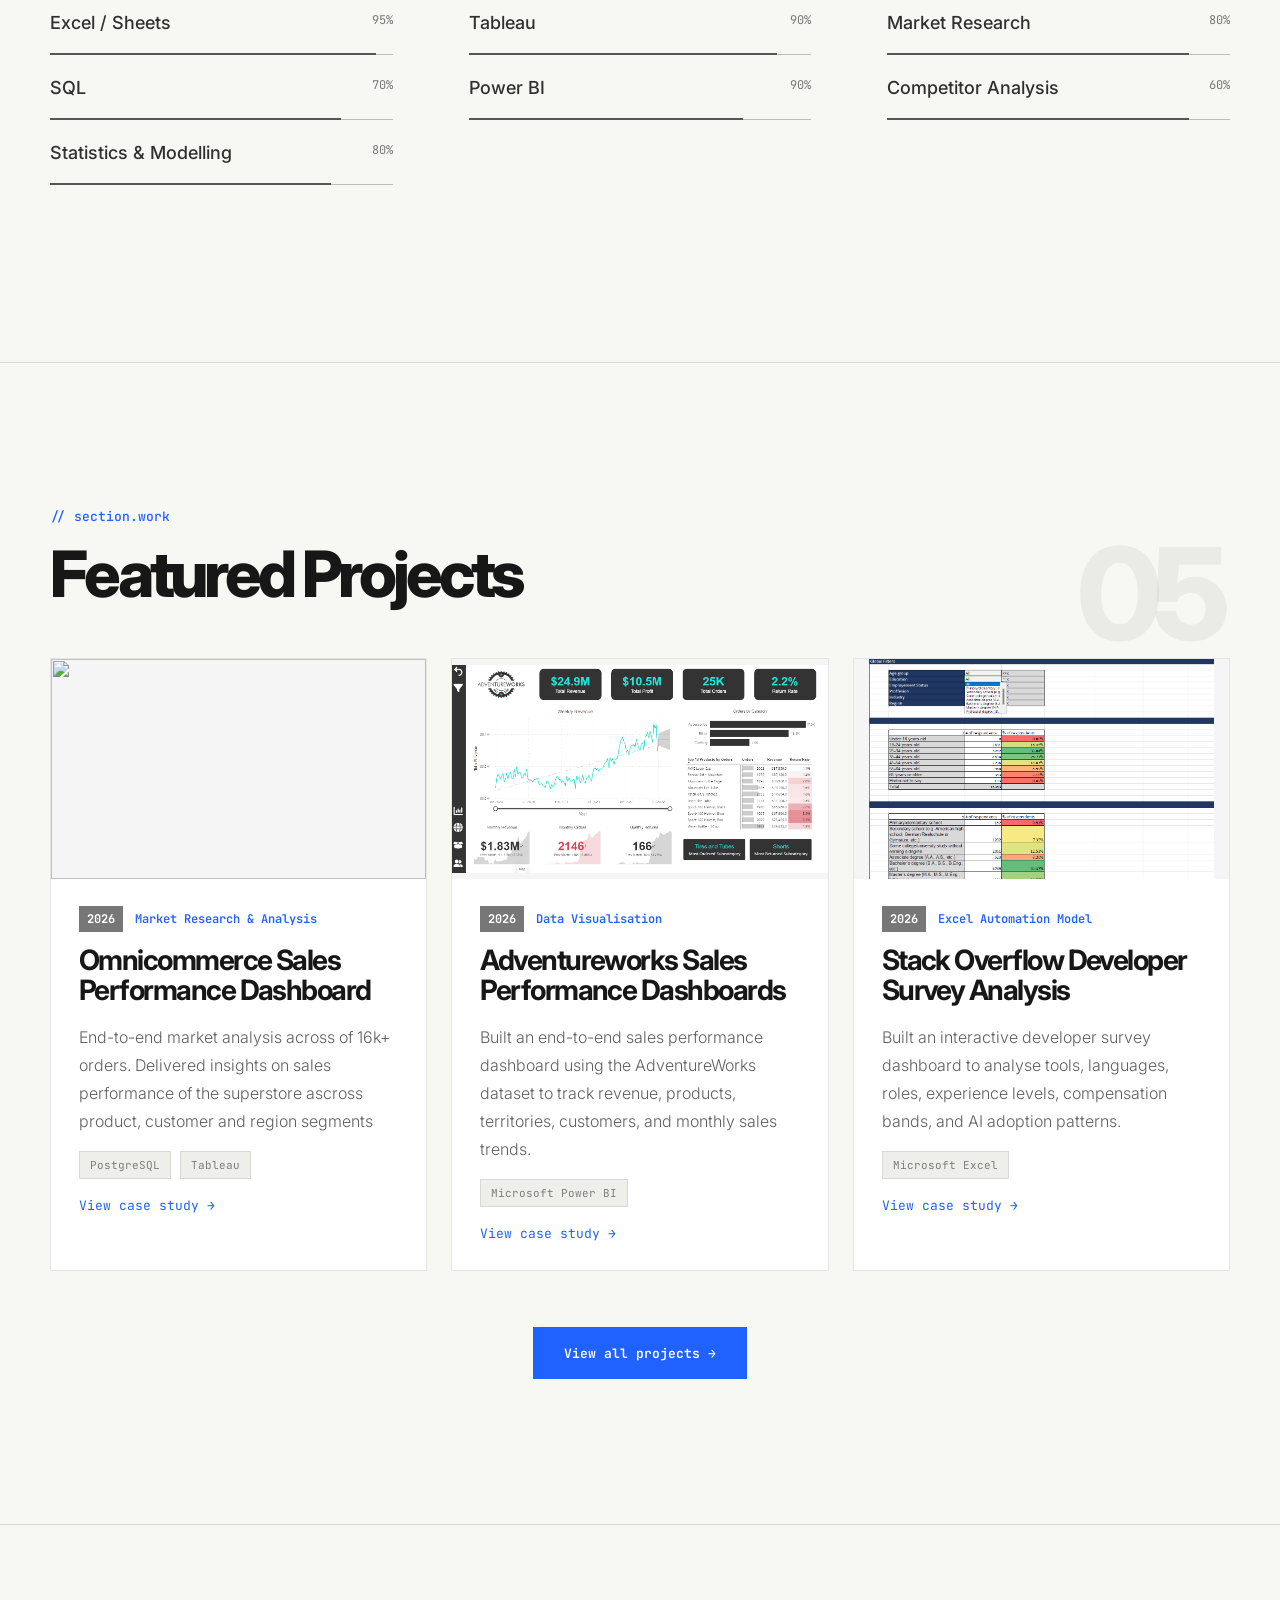
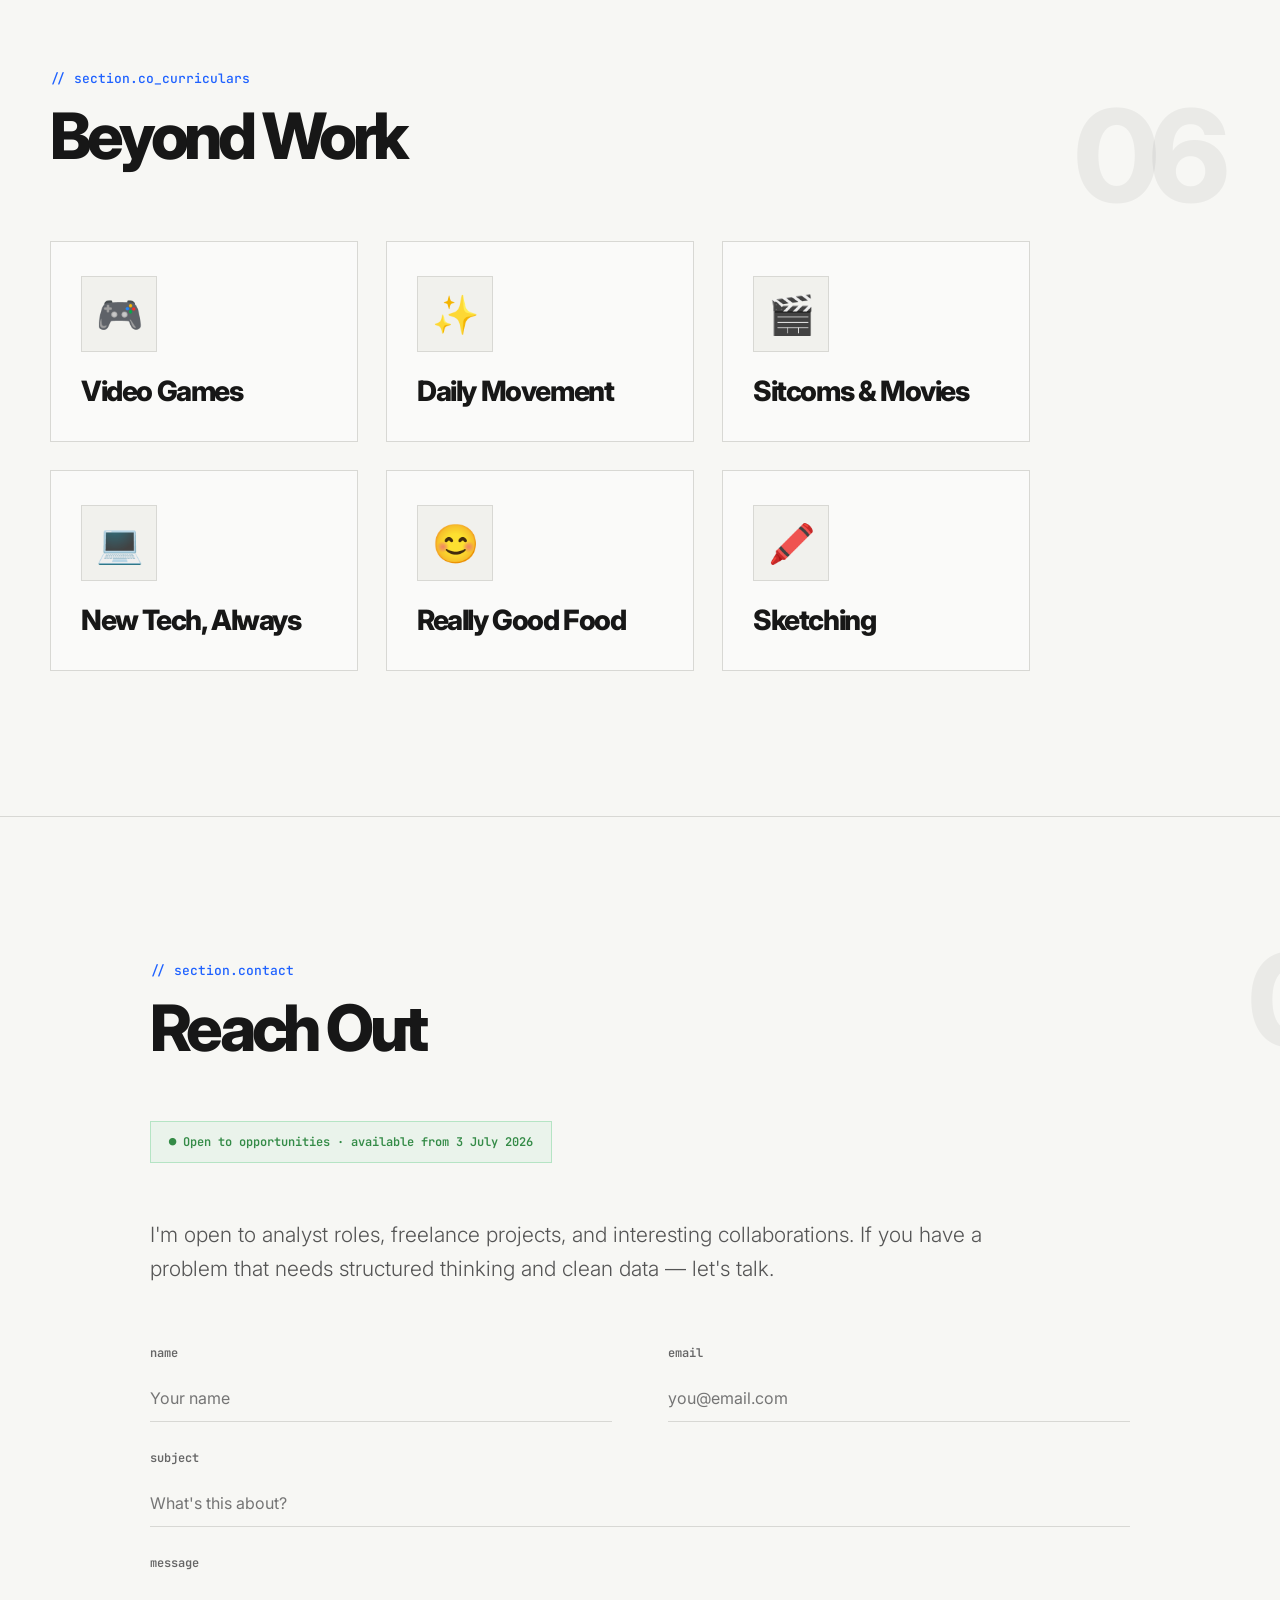
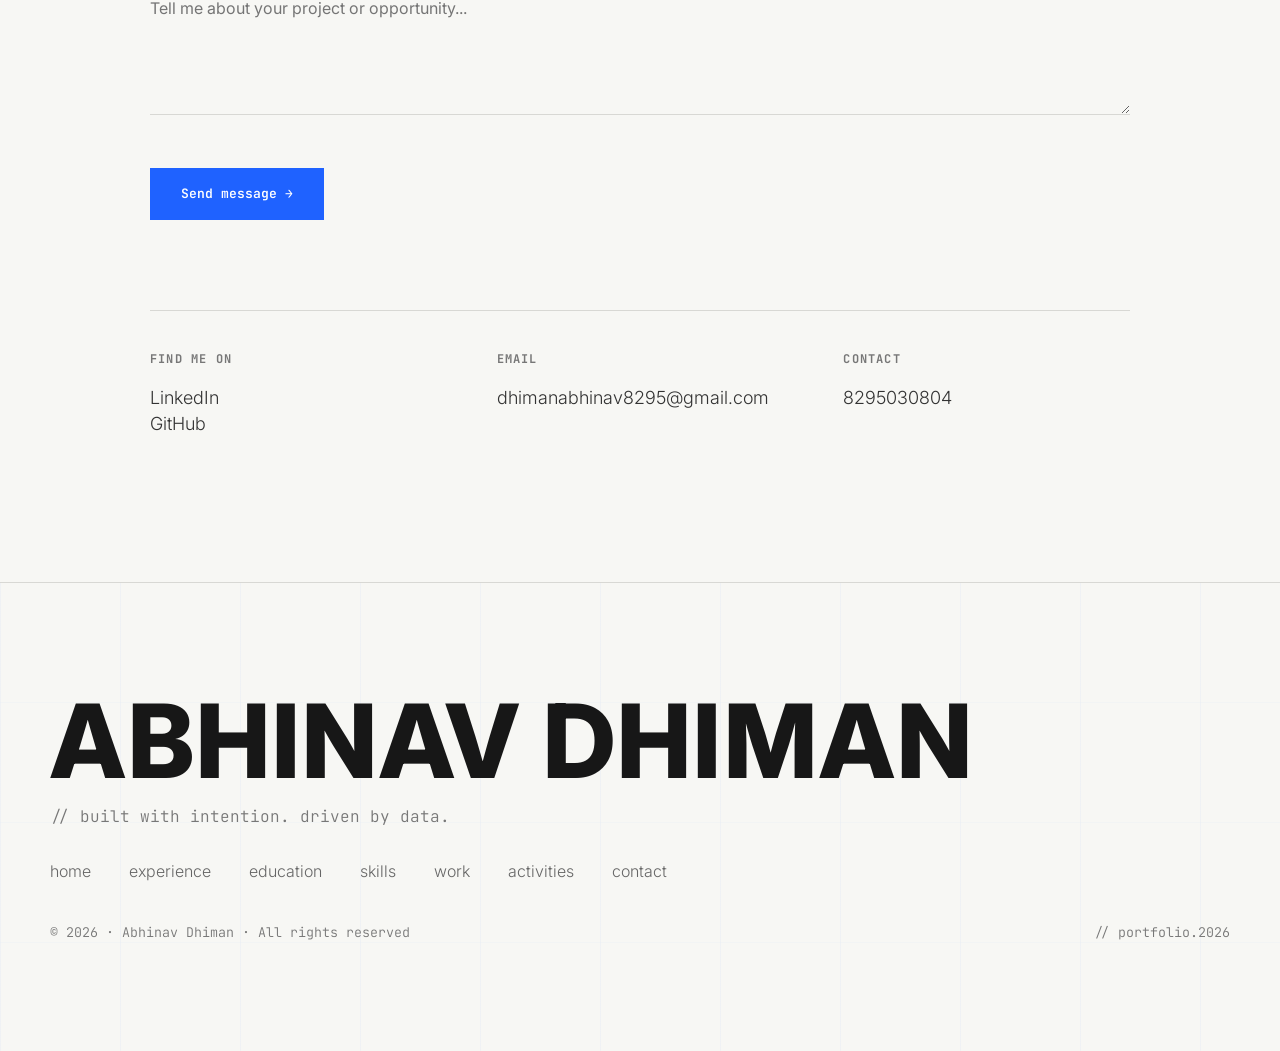
==== commit 05d712ff: "final changes" ====
--- a/index.html
+++ b/index.html
@@ -148,7 +148,7 @@
         </div>
         <div class="project-grid">
           <article class="project-card reveal">
-            <div class="visual">[ project visual ]</div>
+            <div class="visual"><img src="images/omnicommerce-dashboard.png"></div>
             <div class="project-info">
               <span class="year">2026</span><span class="role">Market Research & Analysis</span>
               <h3>Omnicommerce Sales Performance Dashboard</h3>
--- a/styles.css
+++ b/styles.css
@@ -513,4 +513,25 @@
 
 .projects .visual::after {
   display: none !important;
+}
+
+/* Remove blue haze/glow from project visuals */
+.projects .project-card .visual,
+.project-card .visual,
+.visual {
+  background: #111 !important;
+  background-image: none !important;
+}
+
+.projects .project-card .visual::after,
+.projects .project-card .visual:after,
+.project-card .visual::after,
+.project-card .visual:after,
+.visual::after,
+.visual:after {
+  content: none !important;
+  display: none !important;
+  background: none !important;
+  background-image: none !important;
+  opacity: 0 !important;
 }
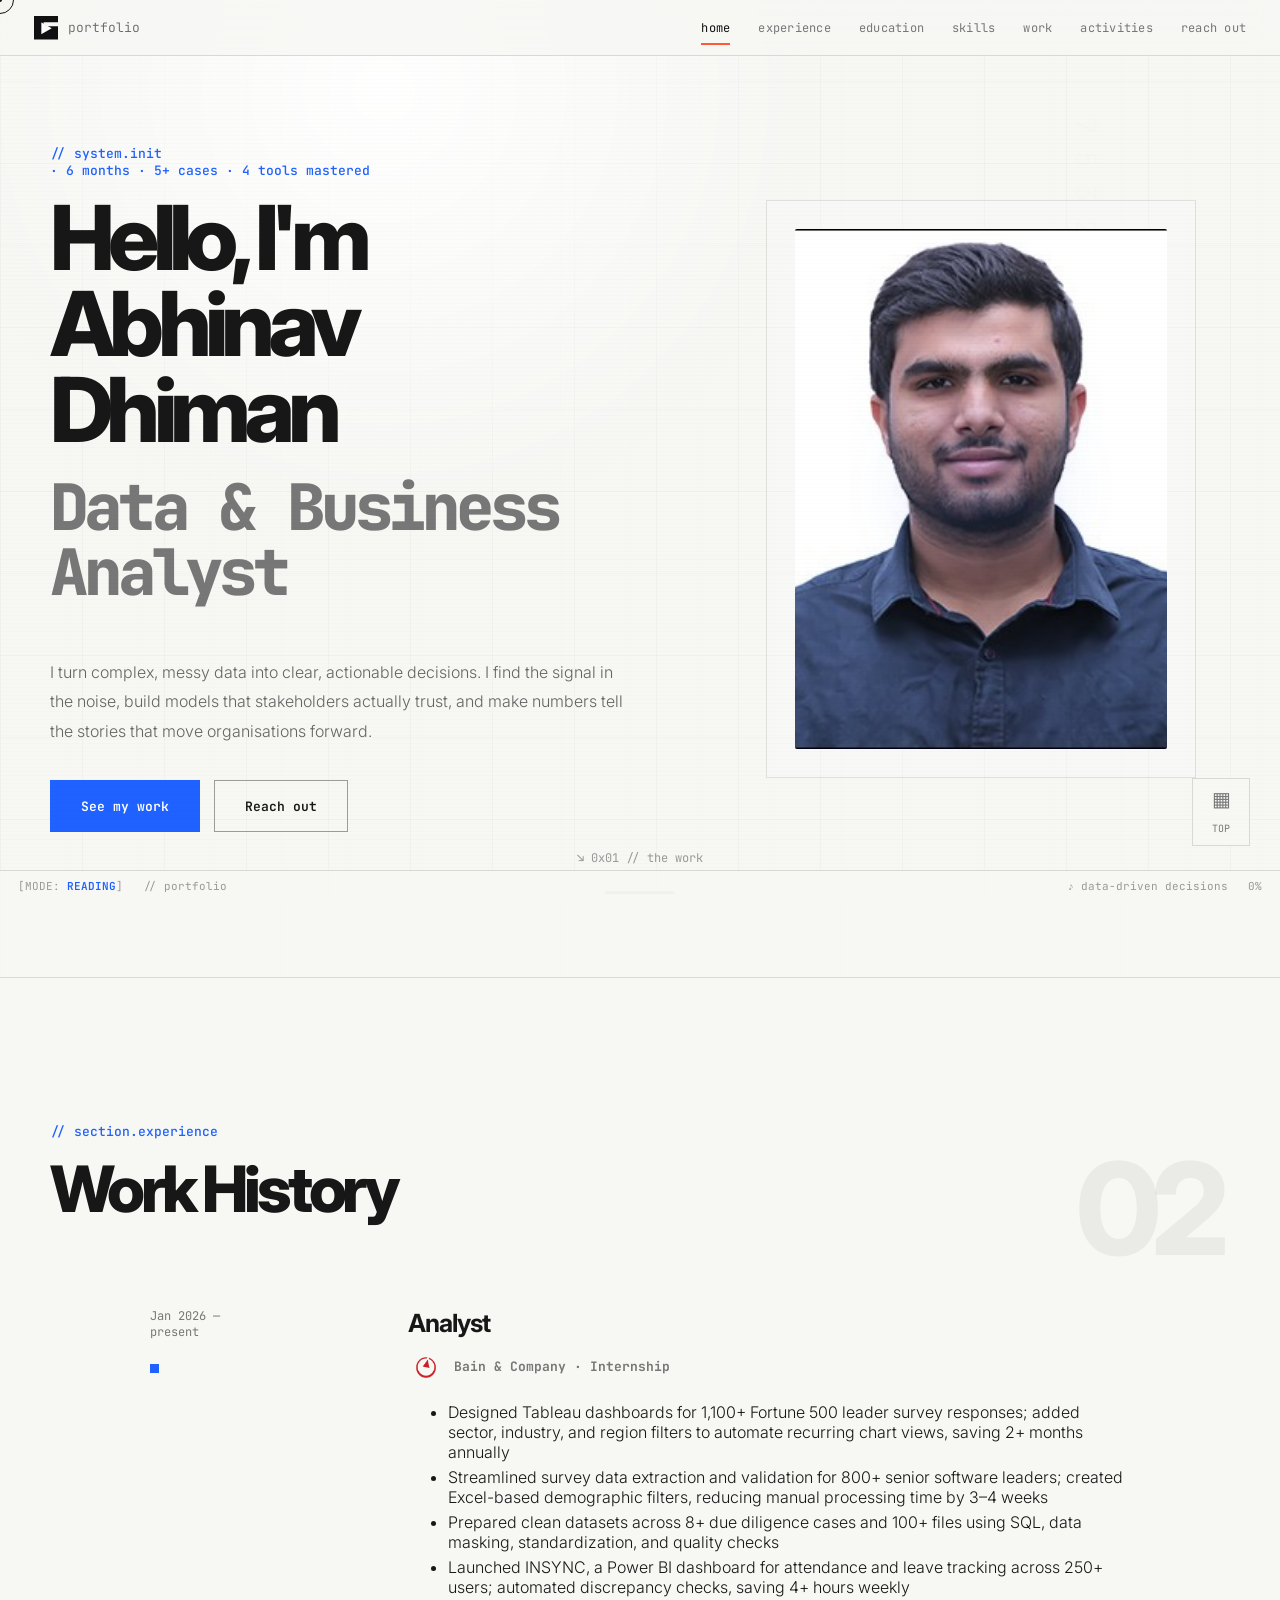
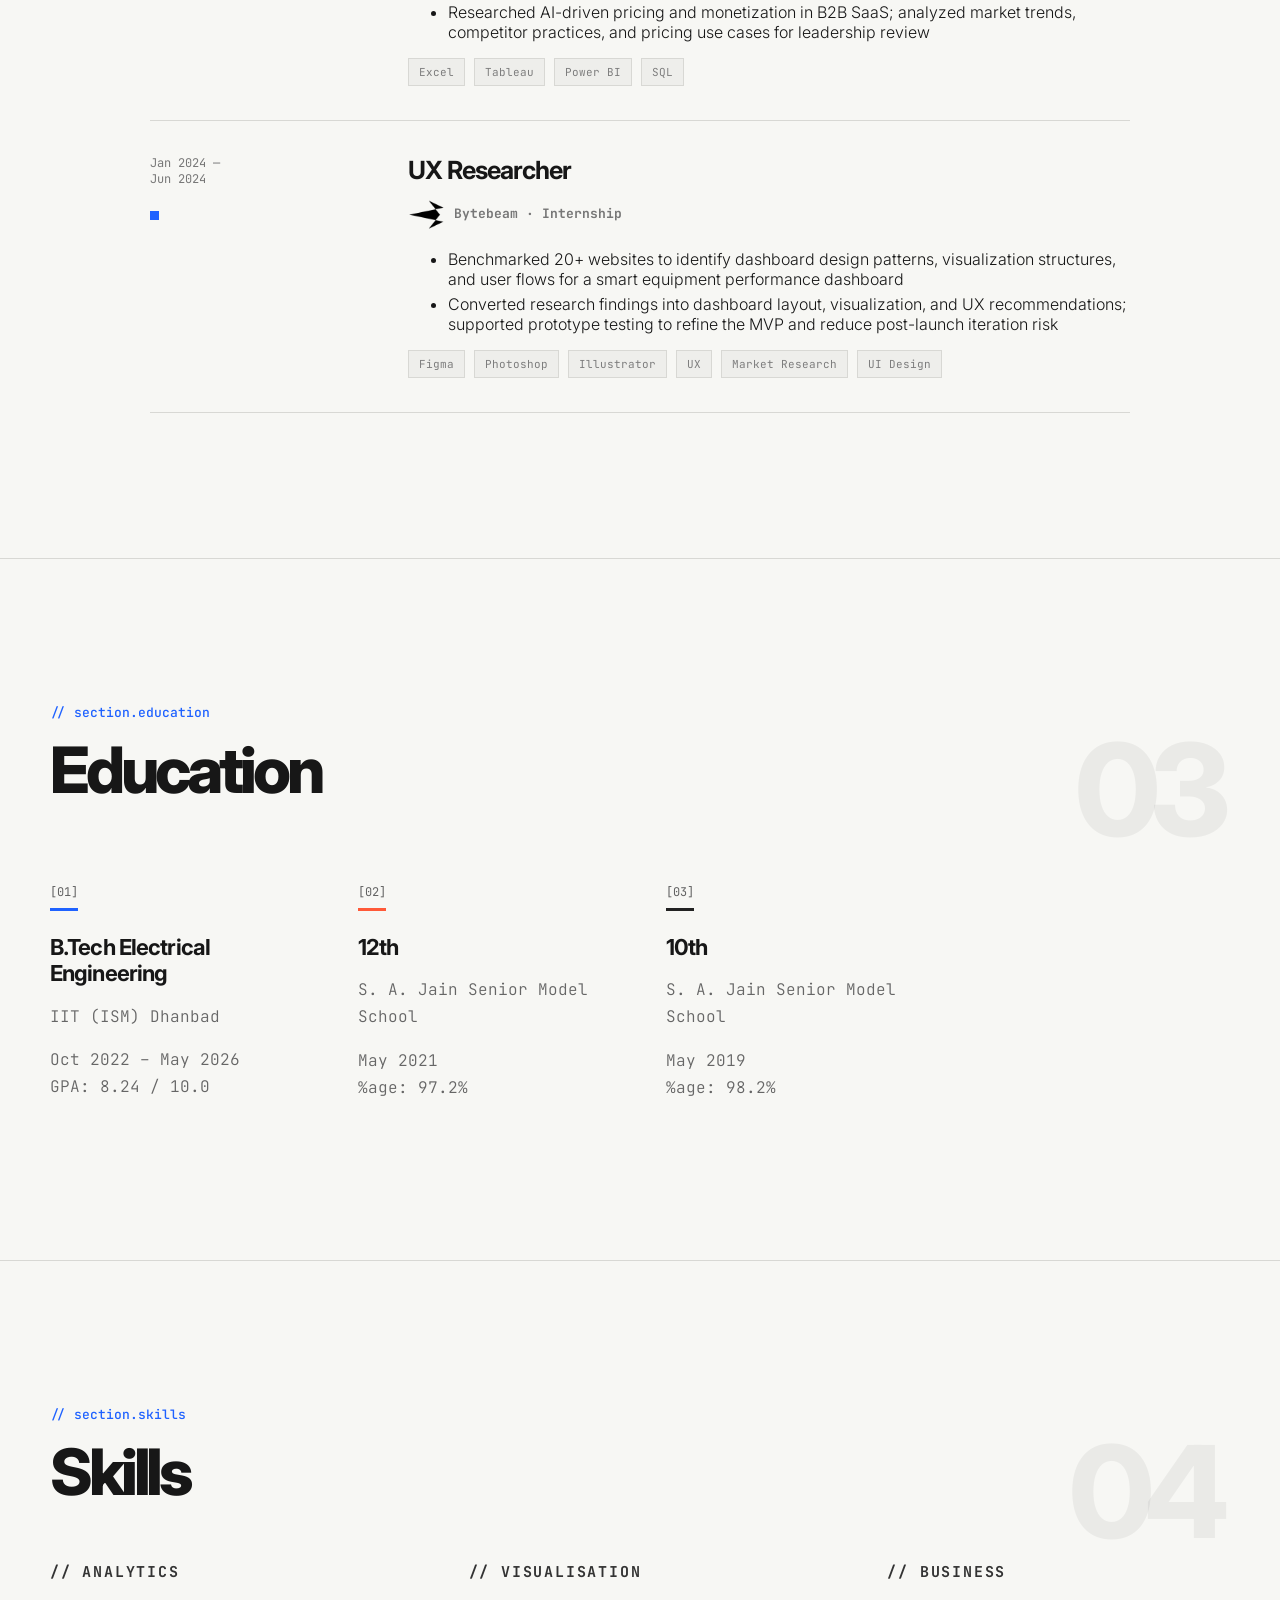
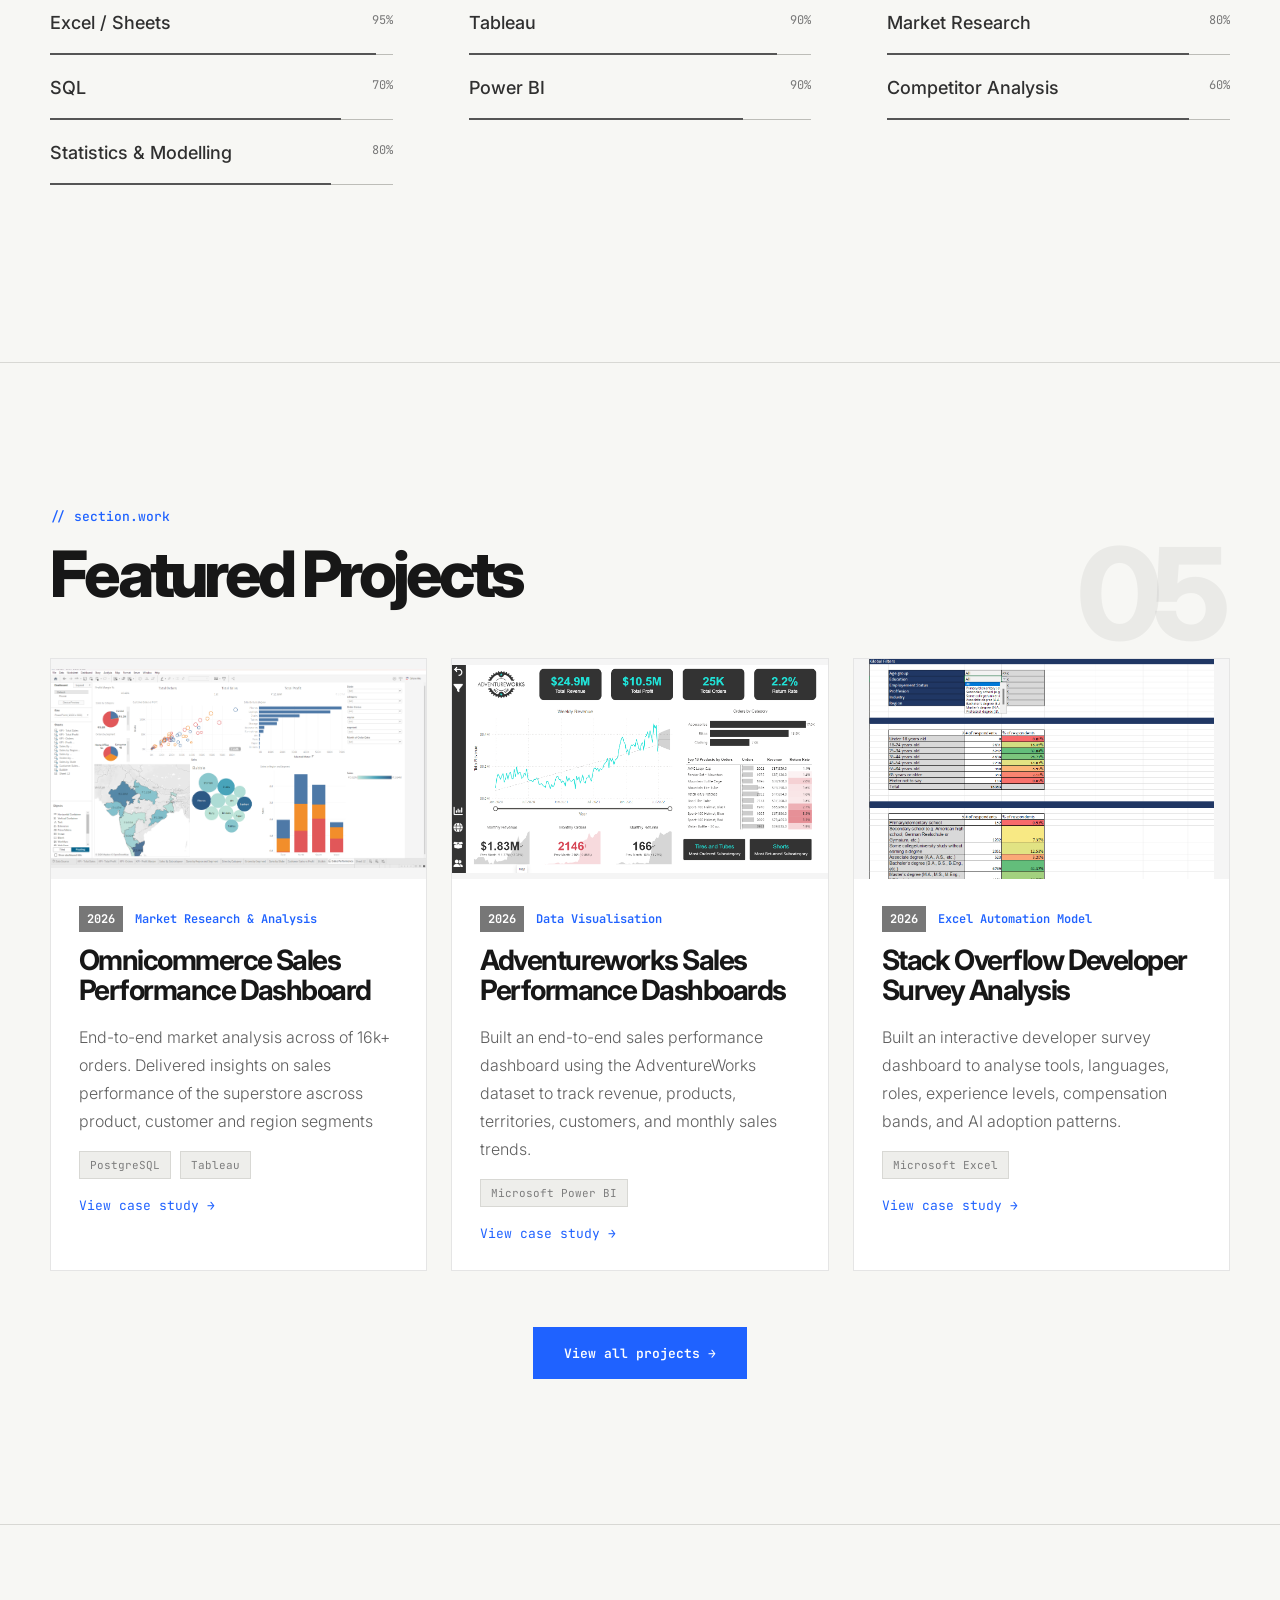
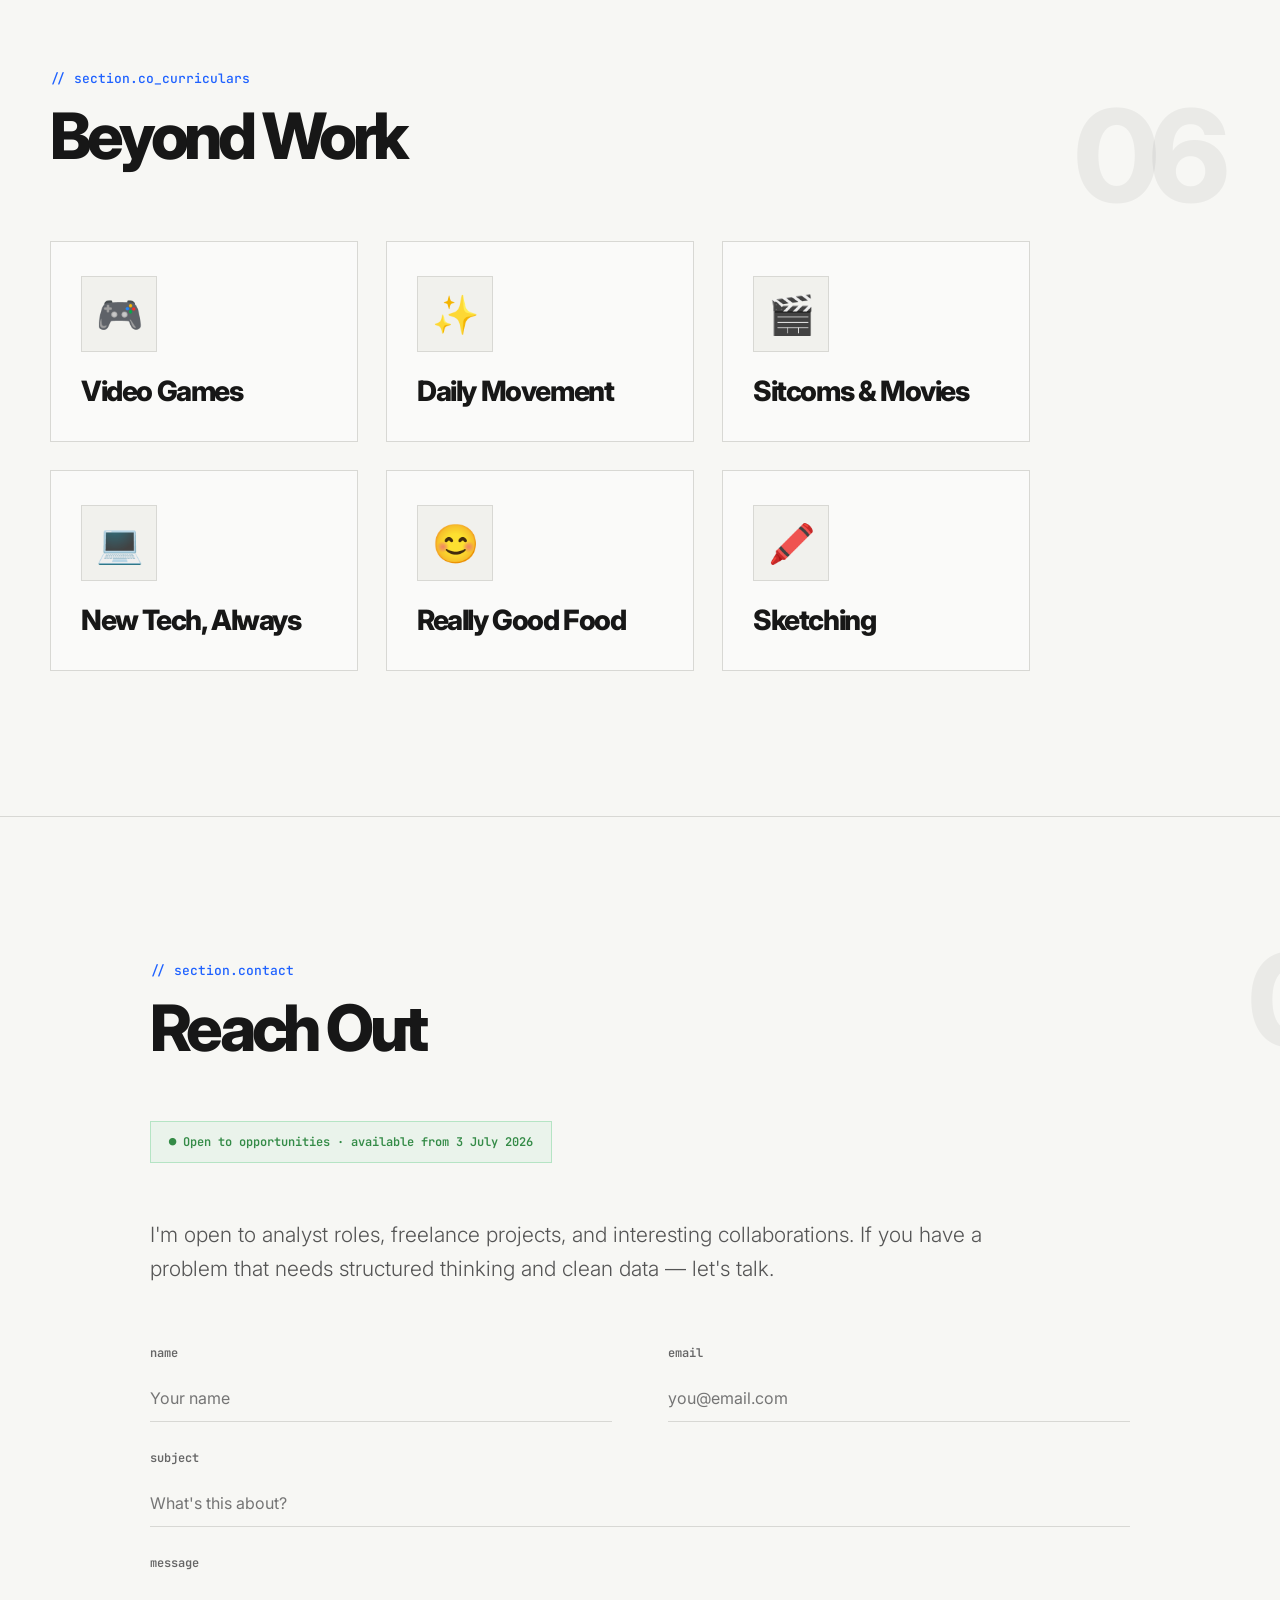
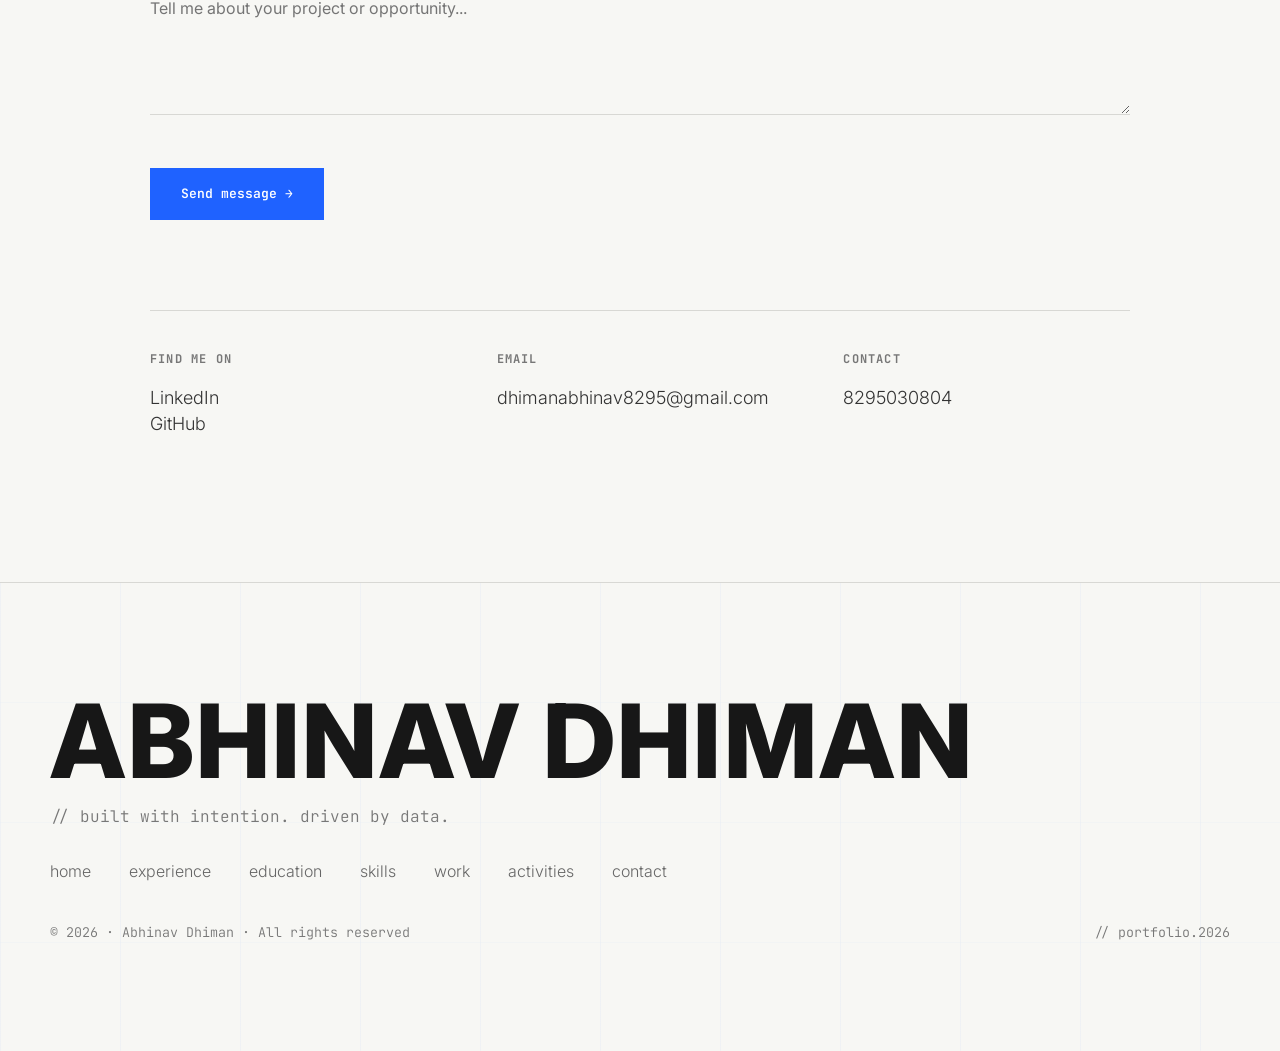
==== commit 75a3586e: "commit" ====
--- a/index.html
+++ b/index.html
@@ -148,7 +148,7 @@
         </div>
         <div class="project-grid">
           <article class="project-card reveal">
-            <div class="visual"><img src="images/omnicommerce-dashboard.png"></div>
+            <div class="visual"><img src="images/omnicommerce-exec.png"></div>
             <div class="project-info">
               <span class="year">2026</span><span class="role">Market Research & Analysis</span>
               <h3>Omnicommerce Sales Performance Dashboard</h3>
